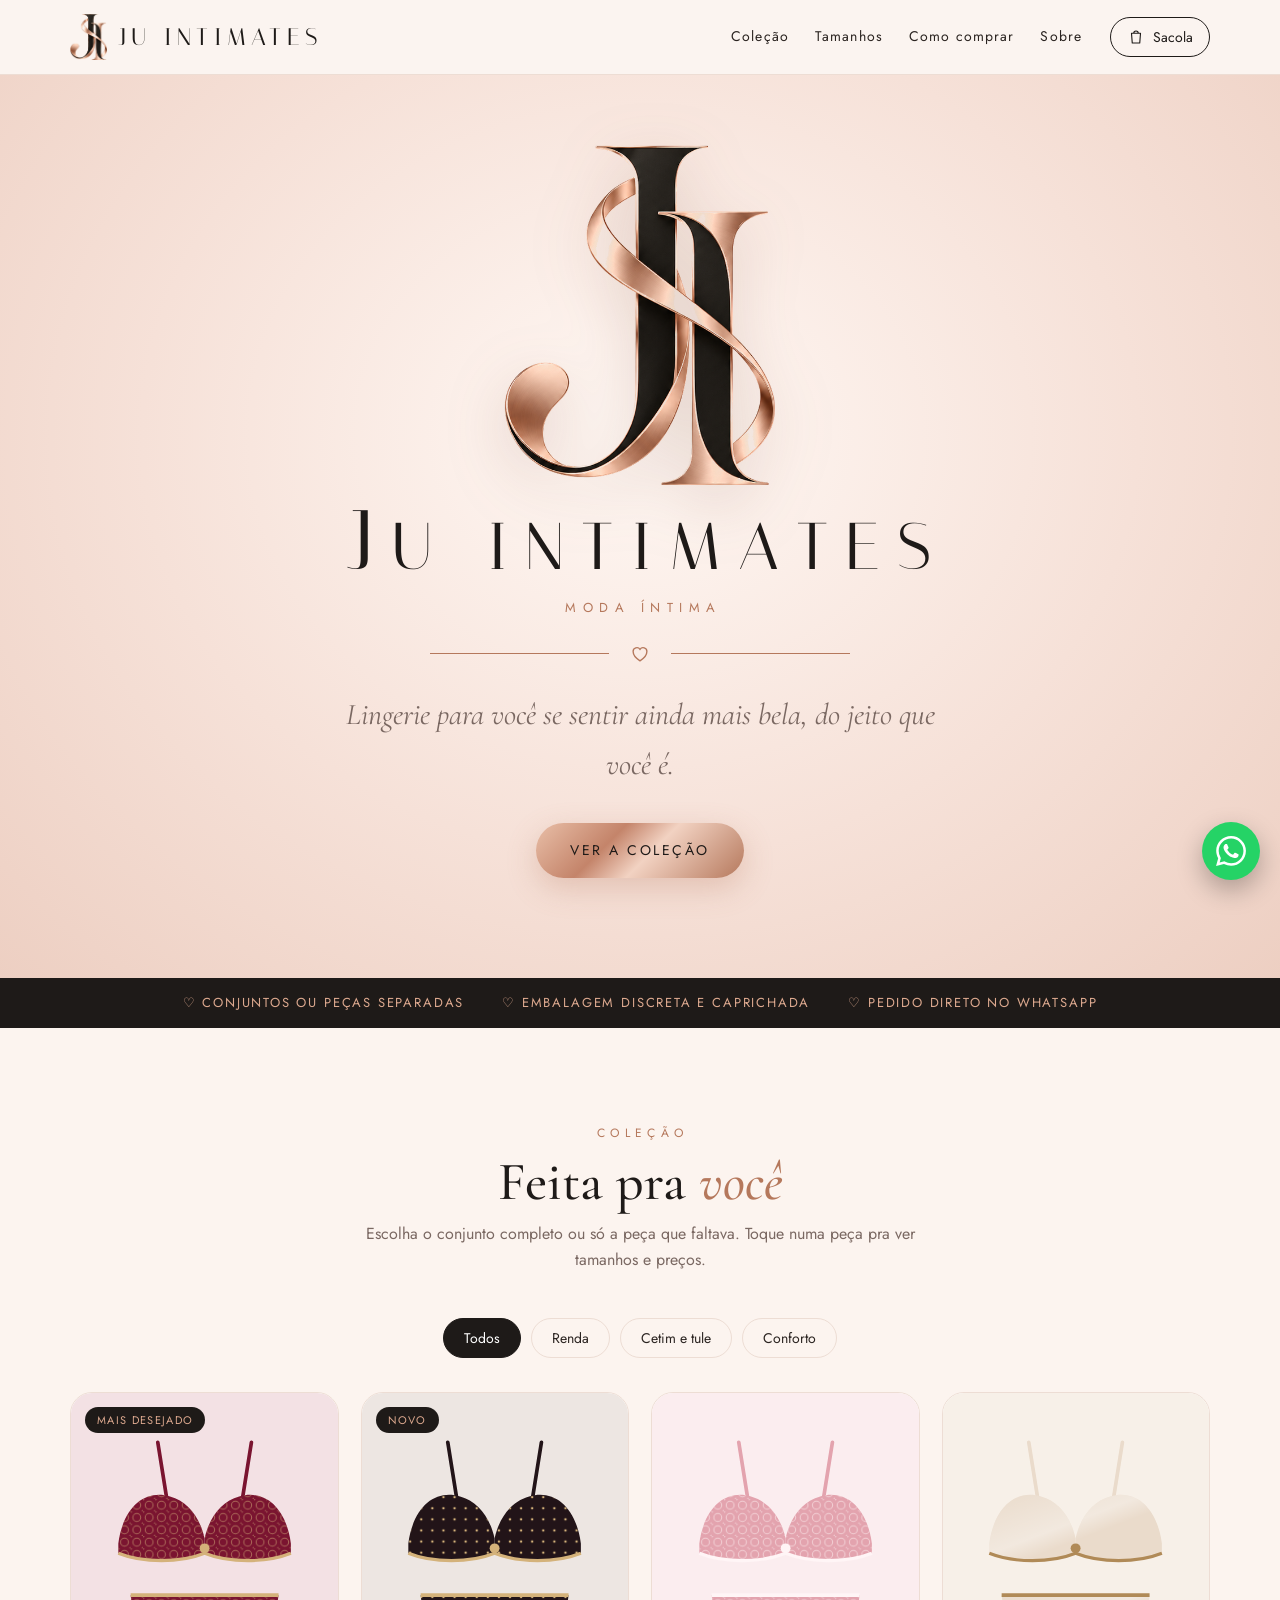
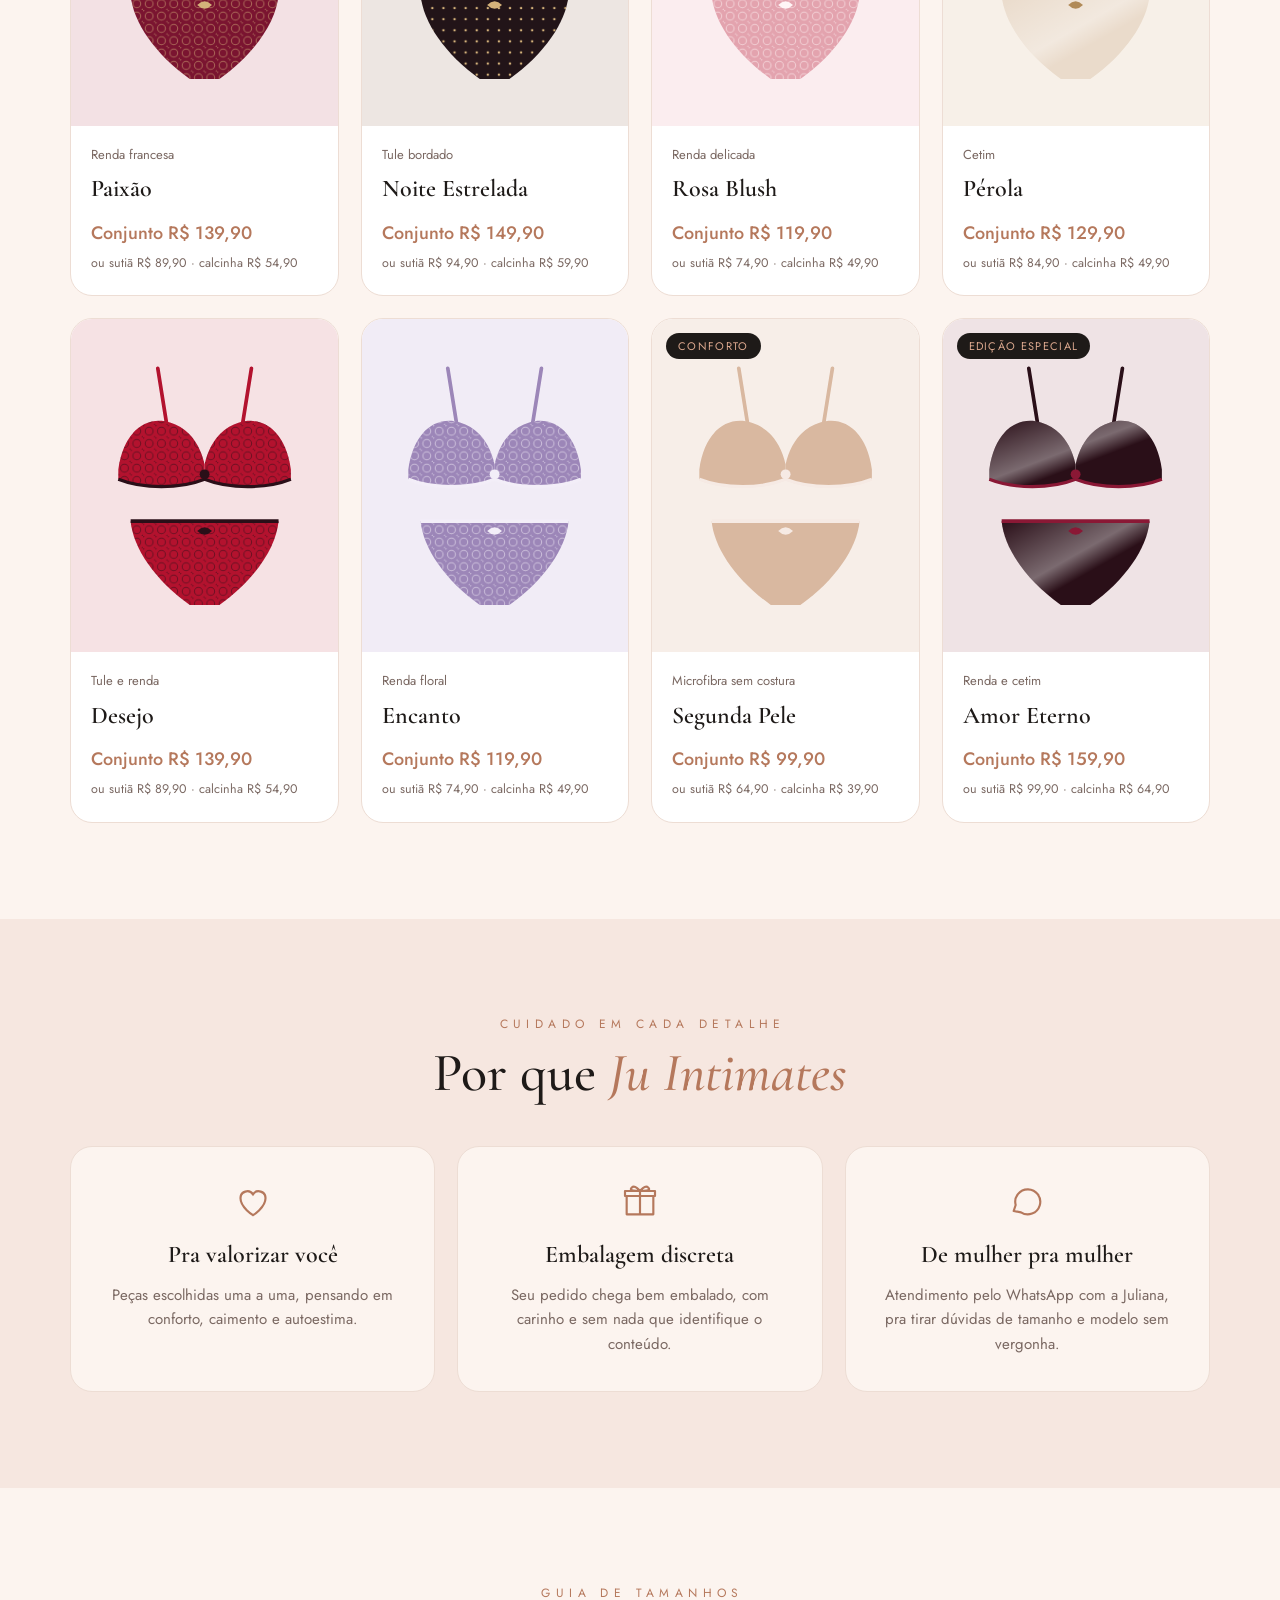
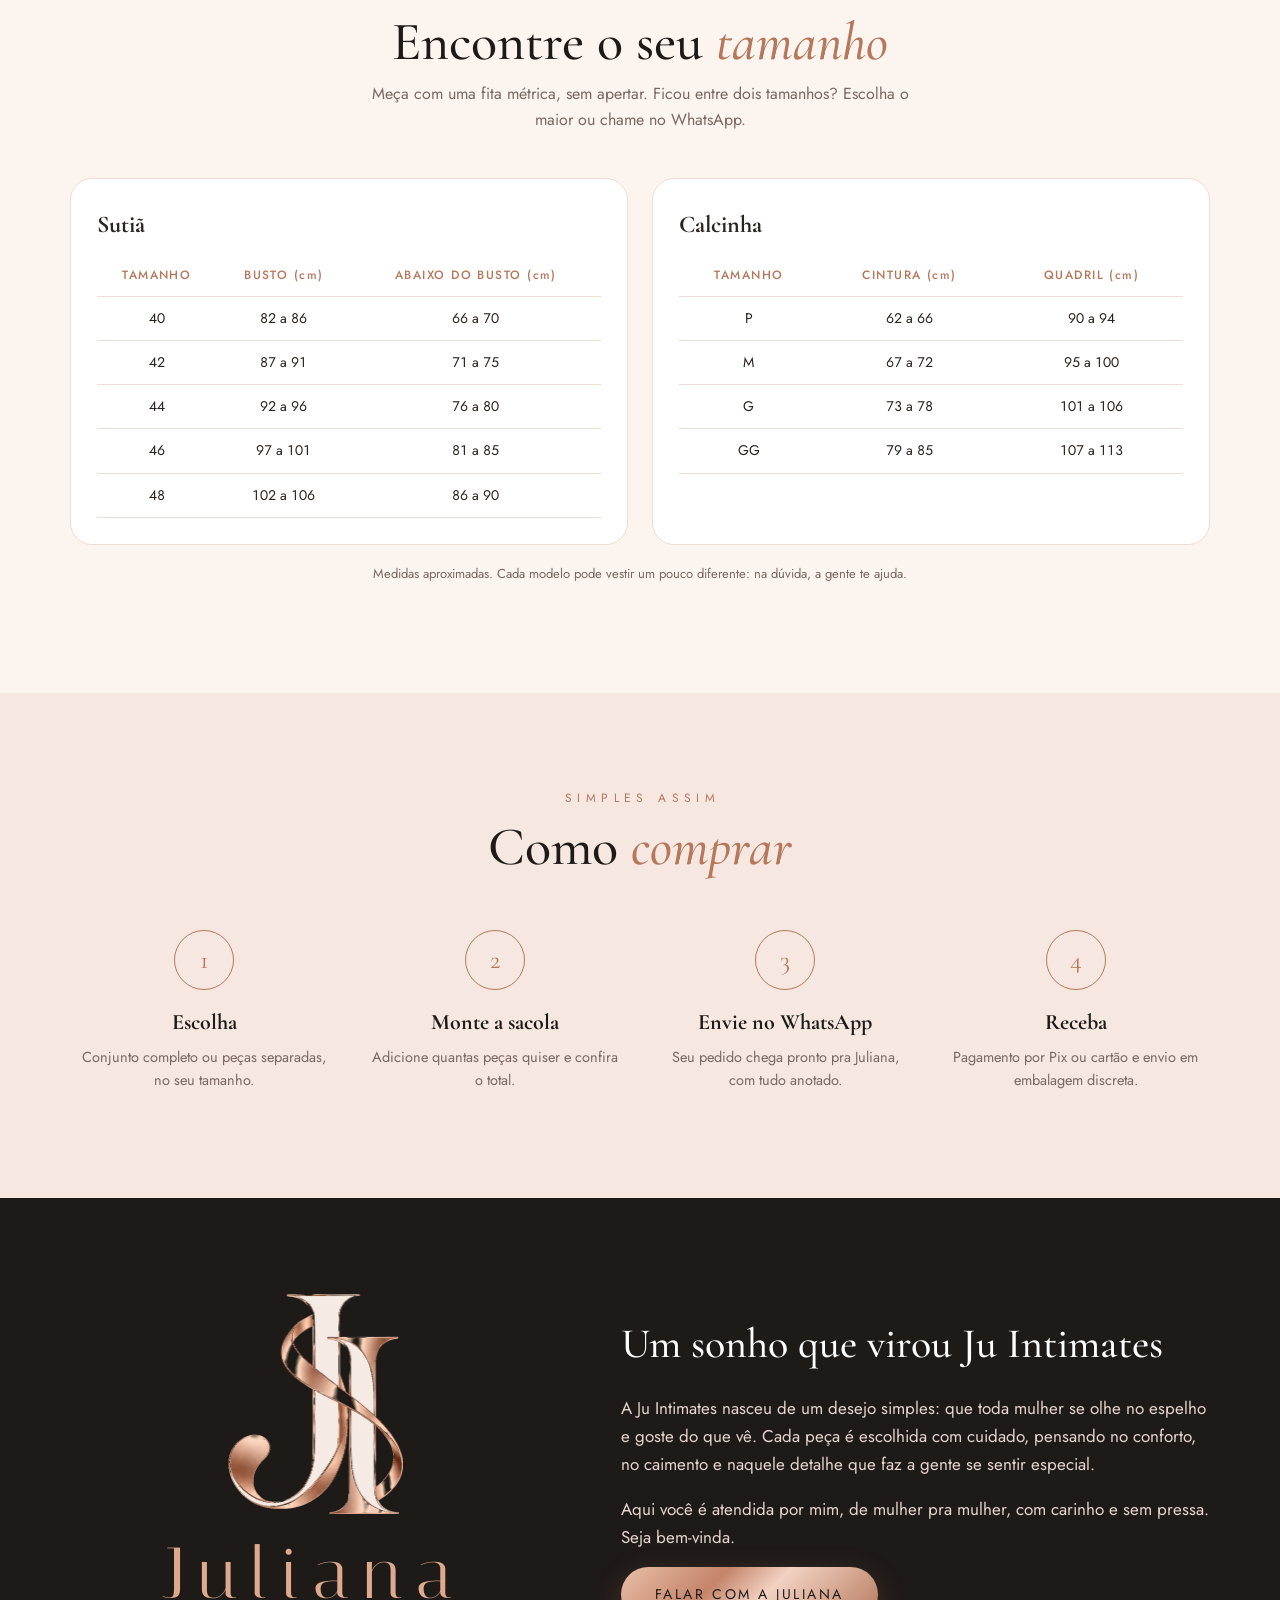
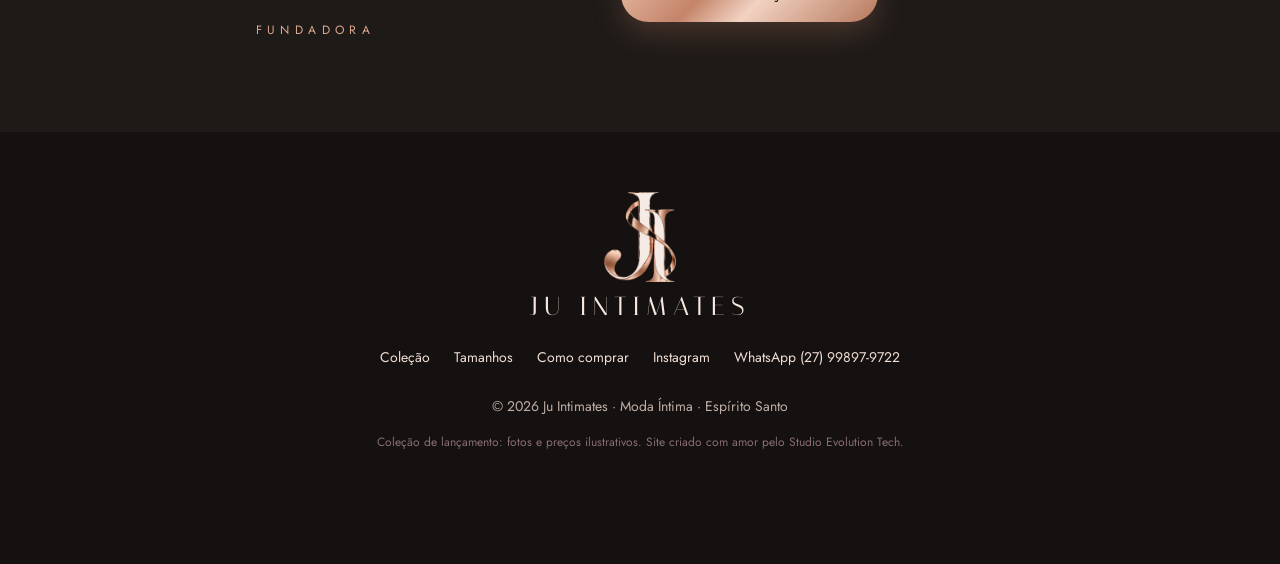
==== index.html @ 94814ea4 "Add files via upload" ====
<!DOCTYPE html>
<html lang="pt-BR">

<head>
    <meta charset="UTF-8">
    <meta name="viewport" content="width=device-width, initial-scale=1.0">
    <title>Ju Intimates · Moda Íntima</title>
    <meta name="description" content="Lingerie para você se sentir ainda mais bela. Conjuntos e peças avulsas com compra pelo WhatsApp.">
    <meta property="og:title" content="Ju Intimates">
    <meta property="og:description" content="Lingerie para você se sentir ainda mais bela.">
    <link rel="icon" href="data:image/svg+xml,%3Csvg xmlns='http://www.w3.org/2000/svg' viewBox='0 0 24 24'%3E%3Cpath d='M12 21s-8-4.9-8-10.8A4.4 4.4 0 0 1 12 7.6a4.4 4.4 0 0 1 8 2.6C20 16.1 12 21 12 21z' fill='%23B5785C'/%3E%3C/svg%3E">
    <link rel="preconnect" href="https://fonts.googleapis.com">
    <link rel="preconnect" href="https://fonts.gstatic.com" crossorigin>
    <link href="https://fonts.googleapis.com/css2?family=Italiana&family=Cormorant+Garamond:ital,wght@0,500;0,600;1,500&family=Jost:wght@400;500&display=swap" rel="stylesheet">

    <style>
        /* ================================================================
           MAIS BELA MODA ÍNTIMA · cores e fontes da marca
           ================================================================ */
        :root {
            --noite: #1E1A18;
            --vinho: #1E1A18;
            --vinho2: #3A302B;
            --rose: #E3B5A2;
            --nude: #F6E7E0;
            --creme: #FCF4EF;
            --dourado: #B5785C;
            --dourado2: #DDA98F;
            --texto: #2A2320;
            --suave: #7A6862;
            --linha: #EDDDD4;
            --rosegold: linear-gradient(135deg, #E9BFA8 0%, #C4846A 35%, #F2D2C2 55%, #B5785C 100%);
            --script: 'Italiana', 'Cormorant Garamond', serif;
            --serif: 'Cormorant Garamond', Georgia, serif;
            --sans: 'Jost', 'Segoe UI', sans-serif;
        }

        * { box-sizing: border-box; }
        html { scroll-behavior: smooth; }
        body { margin: 0; font-family: var(--sans); color: var(--texto); background: var(--creme); line-height: 1.65; overflow-x: clip; }
        img, svg { max-width: 100%; display: block; }
        a { color: var(--vinho); }
        button { font-family: inherit; }
        .container { width: min(1140px, 100% - 40px); margin: 0 auto; }

        /* ===== TOPO ===== */
        .topo { position: sticky; top: 0; z-index: 40; background: rgba(251, 244, 240, 0.9); backdrop-filter: blur(10px); -webkit-backdrop-filter: blur(10px); border-bottom: 1px solid var(--linha); }
        .topo .container { display: flex; align-items: center; gap: 28px; height: 74px; }
        .marca { display: flex; align-items: center; gap: 12px; text-decoration: none; line-height: 1; }
        .marca img { height: 46px; width: auto; }
        .marca b { font-family: var(--script); font-weight: 400; font-size: 24px; letter-spacing: .22em; color: var(--noite); white-space: nowrap; }
        .marca small { display: none; }
        .menu { display: flex; gap: 26px; margin-left: auto; }
        .menu a { text-decoration: none; color: var(--texto); font-size: 14px; letter-spacing: .08em; position: relative; }
        .menu a::after { content: ""; position: absolute; left: 0; right: 0; bottom: -4px; height: 1px; background: var(--dourado); transform: scaleX(0); transition: transform .3s; }
        .menu a:hover::after { transform: scaleX(1); }
        .btn-sacola { position: relative; display: flex; align-items: center; gap: 8px; background: none; border: 1px solid var(--vinho); color: var(--vinho); padding: 9px 16px; border-radius: 999px; cursor: pointer; font-size: 14px; }
        .btn-sacola:hover { background: var(--vinho); color: #fff; }
        .btn-sacola svg { width: 18px; height: 18px; }
        .contador { position: absolute; top: -8px; right: -8px; min-width: 22px; height: 22px; border-radius: 999px; background: var(--dourado); color: #fff; font-size: 12px; display: grid; place-items: center; padding: 0 6px; }
        .contador[hidden] { display: none; }

        /* ===== CAPA ===== */
        .capa { position: relative; overflow: hidden; background: radial-gradient(ellipse at 50% 40%, #FFF8F4 0%, #F6E1D8 55%, #EDCFC2 100%); color: var(--noite); padding: 70px 0 100px; text-align: center; }
        .capa .mono { height: clamp(220px, 34vw, 340px); width: auto; margin: 0 auto 10px; opacity: 0; transform: scale(.94); animation: monograma 1.4s ease .1s forwards; filter: drop-shadow(0 18px 30px rgba(120, 70, 50, .18)); }
        @keyframes monograma { to { opacity: 1; transform: none; } }
        .capa .eyebrow { font-size: 13px; letter-spacing: .5em; color: var(--dourado); margin-right: -.5em; }
        .capa h1 { font-family: var(--script); font-weight: 400; font-size: clamp(34px, 6.4vw, 66px); letter-spacing: .26em; margin: 6px -.26em 6px 0; line-height: 1.1; color: var(--noite); }
        .capa h1 .grande { font-size: 1.28em; }
        .capa h1 span { display: inline-block; opacity: 0; transform: translateY(18px); animation: surgir .9s ease forwards; }
        @keyframes surgir { to { opacity: 1; transform: none; } }
        .ornamento { display: flex; align-items: center; justify-content: center; gap: 16px; margin: 18px auto 22px; width: min(420px, 80%); }
        .ornamento i { flex: 1; height: 1px; background: var(--dourado); transform: scaleX(0); animation: linha 1.4s ease 1.2s forwards; }
        .ornamento i:first-child { transform-origin: right; }
        .ornamento i:last-child { transform-origin: left; }
        @keyframes linha { to { transform: scaleX(1); } }
        .ornamento button { background: none; border: 0; padding: 4px; cursor: pointer; color: var(--dourado); }
        .ornamento svg { width: 22px; height: 22px; animation: bater 1.6s ease-in-out infinite; }
        @keyframes bater { 0%, 100% { transform: scale(1); } 15% { transform: scale(1.18); } 30% { transform: scale(1); } 45% { transform: scale(1.12); } }
        .capa p { font-family: var(--serif); font-style: italic; font-size: clamp(22px, 3vw, 30px); max-width: 640px; margin: 0 auto 34px; color: var(--suave); }
        .botao { display: inline-flex; align-items: center; justify-content: center; gap: 10px; padding: 16px 34px; border-radius: 999px; text-decoration: none; font-size: 14px; letter-spacing: .18em; border: 0; cursor: pointer; transition: transform .2s, background .2s, box-shadow .2s; }
        .botao:hover { transform: translateY(-2px); }
        .botao-dourado { background: var(--rosegold); color: var(--noite); box-shadow: 0 10px 30px rgba(181, 120, 92, .3); }
        .botao-vinho { background: var(--vinho); color: #fff; }
        .botao-vinho:hover { background: var(--vinho2); }
        .botao-contorno { border: 1px solid var(--vinho); color: var(--vinho); background: transparent; }

        /* Pétalas caindo devagar na capa */
        .petalas { position: absolute; inset: 0; pointer-events: none; }
        .petalas i { position: absolute; top: -40px; width: 14px; height: 18px; background: var(--rosegold); border-radius: 80% 0 80% 0; opacity: .5; animation: cair linear infinite; }
        @keyframes cair { to { transform: translate(var(--x, 60px), 760px) rotate(540deg); opacity: 0; } }

        /* ===== FAIXA DE BENEFÍCIOS ===== */
        .faixa { background: var(--noite); color: var(--dourado2); font-size: 13px; letter-spacing: .14em; }
        .faixa .container { display: flex; flex-wrap: wrap; justify-content: center; gap: 10px 38px; padding: 14px 0; text-align: center; }

        /* ===== TÍTULOS DE SEÇÃO ===== */
        section { padding: 96px 0; }
        .titulo { text-align: center; margin-bottom: 44px; }
        .titulo small { display: block; font-size: 12px; letter-spacing: .45em; color: var(--dourado); margin-right: -.45em; }
        .titulo h2 { font-family: var(--serif); font-weight: 500; font-size: clamp(36px, 5vw, 54px); line-height: 1.1; margin: 8px 0 10px; color: var(--noite); }
        .titulo h2 em { font-family: var(--serif); font-style: italic; color: var(--dourado); }
        .titulo p { color: var(--suave); max-width: 560px; margin: 0 auto; }

        /* ===== COLEÇÃO ===== */
        .filtros { display: flex; flex-wrap: wrap; justify-content: center; gap: 10px; margin-bottom: 34px; }
        .filtros button { background: transparent; border: 1px solid var(--linha); color: var(--texto); padding: 9px 20px; border-radius: 999px; cursor: pointer; font-size: 14px; }
        .filtros button[aria-pressed="true"] { background: var(--vinho); border-color: var(--vinho); color: #fff; }
        .grade { display: grid; grid-template-columns: repeat(4, minmax(0, 1fr)); gap: 22px; }
        .produto { background: #fff; border-radius: 22px; overflow: hidden; border: 1px solid var(--linha); display: flex; flex-direction: column; transition: transform .3s, box-shadow .3s; cursor: pointer; text-align: left; padding: 0; color: inherit; font: inherit; }
        .produto:hover { transform: translateY(-6px); box-shadow: 0 22px 44px rgba(107, 16, 40, .14); }
        .produto:focus-visible { outline: 2px solid var(--vinho); outline-offset: 3px; }
        .produto .vitrine { position: relative; aspect-ratio: 4 / 5; display: grid; place-items: center; }
        .produto .vitrine svg { width: 74%; transition: transform .5s; }
        .produto:hover .vitrine svg { transform: scale(1.05) rotate(-1.5deg); }
        .selo { position: absolute; top: 14px; left: 14px; background: var(--noite); color: var(--dourado2); font-size: 11px; letter-spacing: .12em; padding: 4px 12px; border-radius: 999px; }
        .produto .info { padding: 18px 20px 22px; display: grid; gap: 4px; }
        .produto h3 { font-family: var(--serif); font-weight: 600; font-size: 24px; margin: 0; color: var(--noite); }
        .produto .tecido { font-size: 13px; color: var(--suave); }
        .produto .preco { font-size: 18px; color: var(--dourado); font-weight: 500; margin-top: 6px; }
        .produto .avulso { font-size: 12.5px; color: var(--suave); }

        /* ===== POR QUE ===== */
        .porque { background: var(--nude); }
        .cartoes { display: grid; grid-template-columns: repeat(3, minmax(0, 1fr)); gap: 22px; }
        .cartao { background: var(--creme); border-radius: 22px; padding: 34px 28px; text-align: center; border: 1px solid var(--linha); }
        .cartao svg { width: 40px; height: 40px; margin: 0 auto 14px; color: var(--dourado); }
        .cartao h3 { font-family: var(--serif); font-weight: 600; font-size: 24px; margin: 0 0 8px; color: var(--noite); }
        .cartao p { margin: 0; color: var(--suave); font-size: 15px; }

        /* ===== TAMANHOS ===== */
        .tabelas { display: grid; grid-template-columns: repeat(2, minmax(0, 1fr)); gap: 24px; }
        .tabela { background: #fff; border-radius: 22px; padding: 26px; border: 1px solid var(--linha); overflow-x: auto; }
        .tabela h3 { font-family: var(--serif); font-size: 24px; margin: 0 0 12px; }
        table { width: 100%; border-collapse: collapse; font-size: 14px; font-variant-numeric: tabular-nums; }
        th, td { padding: 10px 8px; text-align: center; border-bottom: 1px solid var(--linha); }
        th { font-weight: 500; color: var(--dourado); font-size: 12px; letter-spacing: .12em; }
        .nota { text-align: center; color: var(--suave); font-size: 13px; margin-top: 18px; }

        /* ===== COMO COMPRAR ===== */
        .passos { list-style: none; padding: 0; margin: 0; display: grid; grid-template-columns: repeat(4, minmax(0, 1fr)); gap: 22px; counter-reset: p; }
        .passos li { counter-increment: p; text-align: center; padding: 10px; }
        .passos li::before { content: counter(p); display: grid; place-items: center; width: 58px; height: 58px; margin: 0 auto 14px; border-radius: 50%; border: 1px solid var(--dourado); font-family: var(--serif); font-size: 26px; color: var(--dourado); }
        .passos b { display: block; font-family: var(--serif); font-size: 22px; color: var(--noite); }
        .passos p { margin: 4px 0 0; color: var(--suave); font-size: 14.5px; }

        /* ===== SOBRE ===== */
        .sobre { background: var(--noite); color: var(--nude); }
        .sobre .container { display: grid; grid-template-columns: minmax(0, 1fr) minmax(0, 1.2fr); gap: 60px; align-items: center; }
        .sobre .assinatura { font-family: var(--script); font-size: clamp(48px, 6vw, 72px); letter-spacing: .2em; color: var(--dourado2); line-height: 1; text-align: center; }
        .sobre .assinatura img { height: 220px; width: auto; margin: 0 auto 24px; }
        .sobre .assinatura small { display: block; font-family: var(--sans); font-size: 12px; letter-spacing: .45em; color: var(--dourado2); margin-top: 14px; }
        .sobre h2 { font-family: var(--serif); font-weight: 500; font-size: 42px; margin: 0 0 16px; color: #fff; }
        .sobre p { color: #E6D6CF; font-size: 17px; margin: 0 0 16px; }

        /* ===== RODAPÉ ===== */
        .rodape { background: #141110; color: #BFAEA6; padding: 60px 0 100px; text-align: center; font-size: 14px; }
        .rodape .marca { flex-direction: column; } .rodape .marca img { height: 90px; } .rodape .marca b { color: var(--nude); font-size: 26px; }
        .rodape nav { display: flex; flex-wrap: wrap; justify-content: center; gap: 24px; margin: 26px 0; }
        .rodape a { color: #F2DED5; text-decoration: none; }
        .rodape a:hover { color: var(--dourado2); }
        .rodape .demo { font-size: 12px; color: #8A6E74; margin-top: 10px; }

        /* ===== WHATSAPP FLUTUANTE ===== */
        .whats { position: fixed; right: 20px; bottom: 20px; z-index: 45; width: 58px; height: 58px; border-radius: 50%; background: #25D366; color: #fff; display: grid; place-items: center; box-shadow: 0 10px 26px rgba(0, 0, 0, .28); }
        .whats svg { width: 30px; height: 30px; }

        /* ===== JANELA DO PRODUTO ===== */
        .fundo { position: fixed; inset: 0; z-index: 60; background: rgba(26, 10, 15, .62); display: none; align-items: center; justify-content: center; padding: 20px; }
        .fundo.aberto { display: flex; }
        .janela { background: var(--creme); border-radius: 26px; width: min(880px, 100%); max-height: 92vh; overflow: auto; display: grid; grid-template-columns: minmax(0, 1fr) minmax(0, 1.1fr); position: relative; animation: abrir .35s ease; }
        @keyframes abrir { from { opacity: 0; transform: translateY(16px) scale(.98); } }
        .janela .vitrine { display: grid; place-items: center; padding: 30px; min-height: 340px; }
        .janela .vitrine svg { width: 82%; }
        .janela .detalhes { padding: 34px 32px; display: grid; gap: 14px; align-content: start; }
        .janela h3 { font-family: var(--serif); font-weight: 600; font-size: 34px; margin: 0; color: var(--noite); line-height: 1.1; }
        .janela .desc { color: var(--suave); margin: 0; }
        .fechar { position: absolute; top: 14px; right: 16px; background: #fff; border: 1px solid var(--linha); width: 40px; height: 40px; border-radius: 50%; font-size: 22px; cursor: pointer; color: var(--texto); z-index: 2; }
        .rotulo { font-size: 12px; letter-spacing: .2em; color: var(--dourado); }
        .opcoes { display: flex; flex-wrap: wrap; gap: 8px; }
        .opcoes button { border: 1px solid var(--linha); background: #fff; padding: 9px 14px; border-radius: 12px; cursor: pointer; font-size: 14px; color: var(--texto); min-width: 48px; }
        .opcoes button[aria-pressed="true"] { border-color: var(--vinho); background: var(--vinho); color: #fff; }
        .opcoes.tipo button { flex: 1; text-align: left; display: grid; gap: 2px; }
        .opcoes.tipo button small { opacity: .8; }
        .total-janela { display: flex; align-items: baseline; justify-content: space-between; border-top: 1px solid var(--linha); padding-top: 14px; }
        .total-janela b { font-family: var(--serif); font-size: 30px; color: var(--dourado); }
        .economia { font-size: 13px; color: #8A5A44; }
        .aviso { font-size: 13px; color: #A3423A; min-height: 1em; margin: 0; }

        /* ===== SACOLA ===== */
        .sacola { position: fixed; top: 0; right: 0; bottom: 0; z-index: 70; width: min(420px, 100%); background: var(--creme); box-shadow: -20px 0 50px rgba(26, 10, 15, .25); transform: translateX(105%); visibility: hidden; transition: transform .35s ease, visibility 0s .35s; display: flex; flex-direction: column; }
        .sacola.aberta { transform: none; visibility: visible; transition: transform .35s ease; }
        .sacola header { display: flex; align-items: center; justify-content: space-between; padding: 22px 24px; border-bottom: 1px solid var(--linha); }
        .sacola header h3 { font-family: var(--serif); font-size: 28px; margin: 0; }
        .sacola .itens { flex: 1; overflow: auto; padding: 10px 24px; }
        .item { display: grid; grid-template-columns: 64px minmax(0, 1fr) auto; gap: 14px; align-items: center; padding: 14px 0; border-bottom: 1px solid var(--linha); }
        .item .mini { width: 64px; height: 64px; border-radius: 14px; display: grid; place-items: center; }
        .item .mini svg { width: 80%; }
        .item b { font-family: var(--serif); font-size: 19px; display: block; }
        .item small { color: var(--suave); display: block; }
        .item .qtd { display: flex; align-items: center; gap: 8px; margin-top: 6px; }
        .item .qtd button { width: 28px; height: 28px; border-radius: 50%; border: 1px solid var(--linha); background: #fff; cursor: pointer; }
        .item .valor { text-align: right; font-weight: 500; color: var(--dourado); white-space: nowrap; }
        .vazia { text-align: center; color: var(--suave); padding: 50px 10px; }
        .vazia b { display: block; font-family: var(--script); font-size: 40px; letter-spacing: .15em; color: var(--dourado); font-weight: 400; }
        .sacola footer { padding: 20px 24px 26px; border-top: 1px solid var(--linha); display: grid; gap: 12px; }
        .sacola footer .soma { display: flex; justify-content: space-between; align-items: baseline; }
        .sacola footer .soma b { font-family: var(--serif); font-size: 30px; color: var(--dourado); }
        .finalizar { background: #25D366; color: #fff; }
        .toast { position: fixed; left: 50%; bottom: 28px; z-index: 80; transform: translate(-50%, 30px); opacity: 0; background: var(--noite); color: var(--nude); padding: 14px 24px; border-radius: 999px; font-size: 14px; transition: .35s; pointer-events: none; text-align: center; max-width: calc(100% - 40px); }
        .toast.ver { opacity: 1; transform: translate(-50%, 0); }

        /* ===== CELULAR ===== */
        @media (max-width: 980px) {
            .grade { grid-template-columns: repeat(2, minmax(0, 1fr)); }
            .passos { grid-template-columns: repeat(2, minmax(0, 1fr)); }
        }
        @media (max-width: 760px) {
            .menu { display: none; }
            .btn-sacola span { display: none; }
            .topo .marca b { font-size: 17px; letter-spacing: .16em; }
            .topo .marca img { height: 40px; }
            section { padding: 72px 0; }
            .capa { padding: 90px 0 100px; }
            .cartoes, .tabelas, .sobre .container, .janela { grid-template-columns: minmax(0, 1fr); }
            .janela .vitrine { min-height: 220px; padding: 20px; }
            .janela .vitrine svg { width: 52%; }
            .janela .detalhes { padding: 6px 22px 26px; }
        }
        @media (max-width: 420px) {
            .grade { gap: 12px; }
            .produto .info { padding: 14px; }
            .produto h3 { font-size: 20px; }
        }
        @media (prefers-reduced-motion: reduce) {
            *, *::before, *::after { animation: none !important; transition: none !important; }
            .capa h1 span { opacity: 1; transform: none; }
            .ornamento i { transform: none; }
        }
    </style>
</head>

<body>

    <!-- ===== TOPO ===== -->
    <header class="topo">
        <div class="container">
            <a class="marca" href="#inicio" aria-label="Ju Intimates, início"><img src="img/monograma-mini.png" alt="" width="38" height="48"><b>JU INTIMATES</b></a>
            <nav class="menu" aria-label="Menu">
                <a href="#colecao">Coleção</a>
                <a href="#tamanhos">Tamanhos</a>
                <a href="#como-comprar">Como comprar</a>
                <a href="#sobre">Sobre</a>
            </nav>
            <button class="btn-sacola" id="abrir-sacola" type="button" aria-label="Abrir a sacola">
                <svg viewBox="0 0 24 24" aria-hidden="true"><path d="M6 7h12l-1 13H7L6 7zm3 0a3 3 0 0 1 6 0" fill="none" stroke="currentColor" stroke-width="1.5" stroke-linecap="round" stroke-linejoin="round"/></svg>
                <span>Sacola</span>
                <em class="contador" id="contador" hidden>0</em>
            </button>
        </div>
    </header>

    <main>
        <!-- ===== CAPA ===== -->
        <section class="capa" id="inicio">
            <div class="petalas" id="petalas" aria-hidden="true"></div>
            <div class="container">
                <img class="mono" src="img/monograma.png" alt="Monograma Ju Intimates" width="480" height="600">
                <h1 aria-label="Ju Intimates"><span class="grande" style="animation-delay:0.50s">J</span><span style="animation-delay:0.56s">U</span>&nbsp;<span style="animation-delay:0.62s">I</span><span style="animation-delay:0.68s">N</span><span style="animation-delay:0.74s">T</span><span style="animation-delay:0.80s">I</span><span style="animation-delay:0.86s">M</span><span style="animation-delay:0.92s">A</span><span style="animation-delay:0.98s">T</span><span style="animation-delay:1.04s">E</span><span style="animation-delay:1.10s">S</span></h1>
                <span class="eyebrow">MODA ÍNTIMA</span>
                <div class="ornamento">
                    <i></i>
                    <button type="button" id="coracao" aria-label="Um recado especial"><svg viewBox="0 0 24 24" aria-hidden="true"><path d="M12 20.5s-7.5-4.6-7.5-10.1A4.1 4.1 0 0 1 12 8a4.1 4.1 0 0 1 7.5 2.4c0 5.5-7.5 10.1-7.5 10.1z" fill="none" stroke="currentColor" stroke-width="1.5"/></svg></button>
                    <i></i>
                </div>
                <p>Lingerie para você se sentir ainda mais bela, do jeito que você é.</p>
                <a class="botao botao-dourado" href="#colecao">VER A COLEÇÃO</a>
            </div>
        </section>

        <div class="faixa">
            <div class="container">
                <span>♡ CONJUNTOS OU PEÇAS SEPARADAS</span>
                <span>♡ EMBALAGEM DISCRETA E CAPRICHADA</span>
                <span>♡ PEDIDO DIRETO NO WHATSAPP</span>
            </div>
        </div>

        <!-- ===== COLEÇÃO ===== -->
        <section id="colecao">
            <div class="container">
                <div class="titulo">
                    <small>COLEÇÃO</small>
                    <h2>Feita pra <em>você</em></h2>
                    <p>Escolha o conjunto completo ou só a peça que faltava. Toque numa peça pra ver tamanhos e preços.</p>
                </div>
                <div class="filtros" id="filtros">
                    <button type="button" data-filtro="todos" aria-pressed="true">Todos</button>
                    <button type="button" data-filtro="renda" aria-pressed="false">Renda</button>
                    <button type="button" data-filtro="cetim" aria-pressed="false">Cetim e tule</button>
                    <button type="button" data-filtro="conforto" aria-pressed="false">Conforto</button>
                </div>
                <div class="grade" id="grade"></div>
            </div>
        </section>

        <!-- ===== POR QUE MAIS BELA ===== -->
        <section class="porque">
            <div class="container">
                <div class="titulo">
                    <small>CUIDADO EM CADA DETALHE</small>
                    <h2>Por que <em>Ju Intimates</em></h2>
                </div>
                <div class="cartoes">
                    <div class="cartao">
                        <svg viewBox="0 0 24 24" aria-hidden="true"><path d="M12 20.5s-7.5-4.6-7.5-10.1A4.1 4.1 0 0 1 12 8a4.1 4.1 0 0 1 7.5 2.4c0 5.5-7.5 10.1-7.5 10.1z" fill="none" stroke="currentColor" stroke-width="1.3"/></svg>
                        <h3>Pra valorizar você</h3>
                        <p>Peças escolhidas uma a uma, pensando em conforto, caimento e autoestima.</p>
                    </div>
                    <div class="cartao">
                        <svg viewBox="0 0 24 24" aria-hidden="true"><path d="M4 9h16v11H4zM3 6h18v3H3zm9 0v14M12 6S9 2 7 4s3 2 5 2c2 0 7 0 5-2s-5 2-5 2" fill="none" stroke="currentColor" stroke-width="1.3" stroke-linejoin="round"/></svg>
                        <h3>Embalagem discreta</h3>
                        <p>Seu pedido chega bem embalado, com carinho e sem nada que identifique o conteúdo.</p>
                    </div>
                    <div class="cartao">
                        <svg viewBox="0 0 24 24" aria-hidden="true"><path d="M4 18l1.2-3.6A7.5 7.5 0 1 1 8.4 18.8L4 18z" fill="none" stroke="currentColor" stroke-width="1.3" stroke-linejoin="round"/></svg>
                        <h3>De mulher pra mulher</h3>
                        <p>Atendimento pelo WhatsApp com a Juliana, pra tirar dúvidas de tamanho e modelo sem vergonha.</p>
                    </div>
                </div>
            </div>
        </section>

        <!-- ===== TAMANHOS ===== -->
        <section id="tamanhos">
            <div class="container">
                <div class="titulo">
                    <small>GUIA DE TAMANHOS</small>
                    <h2>Encontre o seu <em>tamanho</em></h2>
                    <p>Meça com uma fita métrica, sem apertar. Ficou entre dois tamanhos? Escolha o maior ou chame no WhatsApp.</p>
                </div>
                <div class="tabelas">
                    <div class="tabela">
                        <h3>Sutiã</h3>
                        <table>
                            <thead><tr><th>TAMANHO</th><th>BUSTO (cm)</th><th>ABAIXO DO BUSTO (cm)</th></tr></thead>
                            <tbody>
                                <tr><td>40</td><td>82 a 86</td><td>66 a 70</td></tr>
                                <tr><td>42</td><td>87 a 91</td><td>71 a 75</td></tr>
                                <tr><td>44</td><td>92 a 96</td><td>76 a 80</td></tr>
                                <tr><td>46</td><td>97 a 101</td><td>81 a 85</td></tr>
                                <tr><td>48</td><td>102 a 106</td><td>86 a 90</td></tr>
                            </tbody>
                        </table>
                    </div>
                    <div class="tabela">
                        <h3>Calcinha</h3>
                        <table>
                            <thead><tr><th>TAMANHO</th><th>CINTURA (cm)</th><th>QUADRIL (cm)</th></tr></thead>
                            <tbody>
                                <tr><td>P</td><td>62 a 66</td><td>90 a 94</td></tr>
                                <tr><td>M</td><td>67 a 72</td><td>95 a 100</td></tr>
                                <tr><td>G</td><td>73 a 78</td><td>101 a 106</td></tr>
                                <tr><td>GG</td><td>79 a 85</td><td>107 a 113</td></tr>
                            </tbody>
                        </table>
                    </div>
                </div>
                <p class="nota">Medidas aproximadas. Cada modelo pode vestir um pouco diferente: na dúvida, a gente te ajuda.</p>
            </div>
        </section>

        <!-- ===== COMO COMPRAR ===== -->
        <section id="como-comprar" style="background:var(--nude)">
            <div class="container">
                <div class="titulo">
                    <small>SIMPLES ASSIM</small>
                    <h2>Como <em>comprar</em></h2>
                </div>
                <ol class="passos">
                    <li><b>Escolha</b><p>Conjunto completo ou peças separadas, no seu tamanho.</p></li>
                    <li><b>Monte a sacola</b><p>Adicione quantas peças quiser e confira o total.</p></li>
                    <li><b>Envie no WhatsApp</b><p>Seu pedido chega pronto pra Juliana, com tudo anotado.</p></li>
                    <li><b>Receba</b><p>Pagamento por Pix ou cartão e envio em embalagem discreta.</p></li>
                </ol>
            </div>
        </section>

        <!-- ===== SOBRE ===== -->
        <section class="sobre" id="sobre">
            <div class="container">
                <div class="assinatura"><img src="img/monograma-escuro.png" alt="" width="176" height="220">Juliana<small>FUNDADORA</small></div>
                <div>
                    <h2>Um sonho que virou Ju Intimates</h2>
                    <p>A Ju Intimates nasceu de um desejo simples: que toda mulher se olhe no espelho e goste do que vê. Cada peça é escolhida com cuidado, pensando no conforto, no caimento e naquele detalhe que faz a gente se sentir especial.</p>
                    <p>Aqui você é atendida por mim, de mulher pra mulher, com carinho e sem pressa. Seja bem-vinda.</p>
                    <a class="botao botao-dourado" href="https://wa.me/5527998979722?text=Ol%C3%A1%2C%20Juliana!%20Vim%20pelo%20site%20da%20Ju%20Intimates%20e%20queria%20tirar%20uma%20d%C3%BAvida." target="_blank" rel="noopener">FALAR COM A JULIANA</a>
                </div>
            </div>
        </section>
    </main>

    <!-- ===== RODAPÉ ===== -->
    <footer class="rodape">
        <div class="container">
            <a class="marca" href="#inicio" aria-label="Voltar ao início"><img src="img/monograma-escuro.png" alt="" width="72" height="90"><b>JU INTIMATES</b></a>
            <nav aria-label="Rodapé">
                <a href="#colecao">Coleção</a>
                <a href="#tamanhos">Tamanhos</a>
                <a href="#como-comprar">Como comprar</a>
                <a href="https://www.instagram.com/juintimates/" target="_blank" rel="noopener">Instagram</a>
                <a href="https://wa.me/5527998979722" target="_blank" rel="noopener">WhatsApp (27) 99897-9722</a>
            </nav>
            <p>© 2026 Ju Intimates · Moda Íntima · Espírito Santo</p>
            <p class="demo">Coleção de lançamento: fotos e preços ilustrativos. Site criado com amor pelo Studio Evolution Tech.</p>
        </div>
    </footer>

    <a class="whats" href="https://wa.me/5527998979722?text=Ol%C3%A1%2C%20Juliana!%20Vim%20pelo%20site%20da%20Ju%20Intimates." target="_blank" rel="noopener" aria-label="Falar no WhatsApp">
        <svg viewBox="0 0 24 24" aria-hidden="true"><path fill="currentColor" d="M17.47 14.38c-.3-.15-1.76-.87-2.03-.97-.27-.1-.47-.15-.67.15-.2.3-.77.97-.94 1.16-.17.2-.35.22-.64.08-.3-.15-1.26-.47-2.39-1.48-.88-.79-1.48-1.76-1.65-2.06-.17-.3-.02-.46.13-.61.13-.13.3-.35.45-.52.15-.17.2-.3.3-.5.1-.2.05-.37-.03-.52-.07-.15-.67-1.61-.92-2.21-.24-.58-.49-.5-.67-.51h-.57c-.2 0-.52.07-.79.37-.27.3-1.04 1.02-1.04 2.48s1.07 2.88 1.21 3.07c.15.2 2.1 3.2 5.08 4.49.71.31 1.26.49 1.7.63.71.23 1.36.2 1.87.12.57-.09 1.76-.72 2-1.41.25-.7.25-1.29.18-1.41-.08-.13-.28-.2-.57-.35M12.05 21.8a9.9 9.9 0 0 1-5.03-1.38l-.36-.21-3.74.98 1-3.65-.24-.37a9.9 9.9 0 0 1-1.51-5.26c0-5.45 4.44-9.89 9.89-9.89a9.83 9.83 0 0 1 9.88 9.9c0 5.45-4.44 9.88-9.89 9.88m8.41-18.3A11.8 11.8 0 0 0 12.05 0C5.5 0 .16 5.34.16 11.89c0 2.1.55 4.14 1.59 5.95L.06 24l6.3-1.65a11.9 11.9 0 0 0 5.69 1.45c6.55 0 11.89-5.34 11.89-11.89a11.8 11.8 0 0 0-3.48-8.41Z"/></svg>
    </a>

    <!-- ===== JANELA DO PRODUTO ===== -->
    <div class="fundo" id="fundo" role="dialog" aria-modal="true" aria-labelledby="j-nome">
        <div class="janela">
            <button class="fechar" id="fechar" type="button" aria-label="Fechar">×</button>
            <div class="vitrine" id="j-vitrine"></div>
            <div class="detalhes">
                <span class="rotulo" id="j-tecido"></span>
                <h3 id="j-nome"></h3>
                <p class="desc" id="j-desc"></p>
                <span class="rotulo">COMO VOCÊ QUER</span>
                <div class="opcoes tipo" id="j-tipo"></div>
                <div id="bloco-sutia"><span class="rotulo">TAMANHO DO SUTIÃ</span><div class="opcoes" id="j-sutia"></div></div>
                <div id="bloco-calcinha"><span class="rotulo">TAMANHO DA CALCINHA</span><div class="opcoes" id="j-calcinha"></div></div>
                <div class="total-janela"><span>Total</span><b id="j-total"></b></div>
                <span class="economia" id="j-economia"></span>
                <p class="aviso" id="j-aviso"></p>
                <button class="botao botao-vinho" id="j-adicionar" type="button">ADICIONAR À SACOLA</button>
            </div>
        </div>
    </div>

    <!-- ===== SACOLA ===== -->
    <aside class="sacola" id="sacola" aria-label="Sacola">
        <header><h3>Sua sacola</h3><button class="fechar" style="position:static" id="fechar-sacola" type="button" aria-label="Fechar a sacola">×</button></header>
        <div class="itens" id="itens"></div>
        <footer>
            <div class="soma"><span>Total</span><b id="soma">R$ 0,00</b></div>
            <a class="botao finalizar" id="finalizar" href="#" target="_blank" rel="noopener">FINALIZAR PELO WHATSAPP</a>
            <button class="botao botao-contorno" id="continuar" type="button">CONTINUAR COMPRANDO</button>
        </footer>
    </aside>

    <div class="toast" id="toast" role="status"></div>

    <script>
        /* ================================================================
           1) OS PRODUTOS: troque aqui quando a Juliana comprar o estoque
              preços em reais · conj = conjunto · sut = só sutiã · cal = só calcinha
           ================================================================ */
        const WHATSAPP = '5527998979722';

        const PRODUTOS = [
            { id: 'paixao', nome: 'Paixão', tecido: 'Renda francesa', grupo: 'renda', cor: '#7A1430', det: '#D4B27A', fundo: '#F3E1E4', padrao: 'renda', selo: 'Mais desejado', conj: 139.9, sut: 89.9, cal: 54.9, desc: 'Renda vinho com acabamento dourado. Para noites que ficam na memória.' },
            { id: 'noite', nome: 'Noite Estrelada', tecido: 'Tule bordado', grupo: 'cetim', cor: '#221418', det: '#D4B27A', fundo: '#EDE6E2', padrao: 'pontos', selo: 'Novo', conj: 149.9, sut: 94.9, cal: 59.9, desc: 'Tule preto com pontinhos dourados, leve e misterioso.' },
            { id: 'blush', nome: 'Rosa Blush', tecido: 'Renda delicada', grupo: 'renda', cor: '#E3A3AE', det: '#FFF5F6', fundo: '#FBEDEF', padrao: 'renda', selo: '', conj: 119.9, sut: 74.9, cal: 49.9, desc: 'Rosa clarinho, romântico e delicado como um primeiro encontro.' },
            { id: 'perola', nome: 'Pérola', tecido: 'Cetim', grupo: 'cetim', cor: '#EADBCB', det: '#B08A57', fundo: '#F7F0E8', padrao: 'cetim', selo: '', conj: 129.9, sut: 84.9, cal: 49.9, desc: 'Cetim cor de pérola com brilho suave. Elegância que se sente na pele.' },
            { id: 'desejo', nome: 'Desejo', tecido: 'Tule e renda', grupo: 'renda', cor: '#B3122E', det: '#2A0F18', fundo: '#F6E2E4', padrao: 'renda', selo: '', conj: 139.9, sut: 89.9, cal: 54.9, desc: 'Vermelho intenso com renda e tule. Pra quem gosta de chamar atenção.' },
            { id: 'encanto', nome: 'Encanto', tecido: 'Renda floral', grupo: 'renda', cor: '#9C86B8', det: '#F3EEF8', fundo: '#F1ECF6', padrao: 'renda', selo: '', conj: 119.9, sut: 74.9, cal: 49.9, desc: 'Lilás com flores em renda. Doce, leve e cheio de charme.' },
            { id: 'segunda-pele', nome: 'Segunda Pele', tecido: 'Microfibra sem costura', grupo: 'conforto', cor: '#D9B8A0', det: '#F6EAE4', fundo: '#F7EEE8', padrao: 'liso', selo: 'Conforto', conj: 99.9, sut: 64.9, cal: 39.9, desc: 'Nude, macio e invisível por baixo da roupa. Pro dia a dia todo.' },
            { id: 'amor-eterno', nome: 'Amor Eterno', tecido: 'Renda e cetim', grupo: 'cetim', cor: '#2A0F18', det: '#8A1835', fundo: '#EFE3E5', padrao: 'cetim', selo: 'Edição especial', conj: 159.9, sut: 99.9, cal: 64.9, desc: 'Preto com detalhes em vinho. Sofisticação pra ocasiões especiais.' }
        ];
        const TAM_SUTIA = ['40', '42', '44', '46', '48'];
        const TAM_CALCINHA = ['P', 'M', 'G', 'GG'];

        const real = v => 'R$ ' + v.toFixed(2).replace('.', ',');

        /* ===== 2) A ILUSTRAÇÃO DE CADA CONJUNTO (desenhada em SVG) ===== */
        function desenho(p, pecas) {
            pecas = pecas || 'conjunto';
            const id = 'p' + p.id + Math.random().toString(36).slice(2, 6);
            let textura = '';
            if (p.padrao === 'renda') textura = `<pattern id="${id}" width="10" height="10" patternUnits="userSpaceOnUse"><circle cx="5" cy="5" r="3.2" fill="none" stroke="${p.det}" stroke-width=".8" opacity=".55"/><circle cx="0" cy="0" r="1.2" fill="${p.det}" opacity=".45"/><circle cx="10" cy="10" r="1.2" fill="${p.det}" opacity=".45"/></pattern>`;
            if (p.padrao === 'pontos') textura = `<pattern id="${id}" width="9" height="9" patternUnits="userSpaceOnUse"><circle cx="4.5" cy="4.5" r="1" fill="${p.det}"/></pattern>`;
            if (p.padrao === 'cetim') textura = `<linearGradient id="${id}" x1="0" y1="0" x2="1" y2="1"><stop offset="0" stop-color="#fff" stop-opacity=".0"/><stop offset=".45" stop-color="#fff" stop-opacity=".38"/><stop offset=".6" stop-color="#fff" stop-opacity="0"/></linearGradient>`;
            const sobre = p.padrao === 'liso' ? '' : `fill="url(#${id})"`;
            const sutia = `
                <path d="M62 14 L70 64 M138 14 L130 64" stroke="${p.cor}" stroke-width="3" stroke-linecap="round"/>
                <path d="M30 96 C34 66 52 52 72 58 C86 62 96 74 100 92 L100 104 C80 112 50 112 30 104 Z" fill="${p.cor}"/>
                <path d="M170 96 C166 66 148 52 128 58 C114 62 104 74 100 92 L100 104 C120 112 150 112 170 104 Z" fill="${p.cor}"/>
                ${sobre ? `<path d="M30 96 C34 66 52 52 72 58 C86 62 96 74 100 92 L100 104 C80 112 50 112 30 104 Z M170 96 C166 66 148 52 128 58 C114 62 104 74 100 92 L100 104 C120 112 150 112 170 104 Z" ${sobre}/>` : ''}
                <path d="M30 104 C50 112 80 112 100 104 C120 112 150 112 170 104" fill="none" stroke="${p.det}" stroke-width="2.5"/>
                <circle cx="100" cy="100" r="4" fill="${p.det}"/>`;
            const calcinha = `
                <path d="M40 138 L160 138 C158 160 140 186 112 206 L88 206 C60 186 42 160 40 138 Z" fill="${p.cor}"/>
                ${sobre ? `<path d="M40 138 L160 138 C158 160 140 186 112 206 L88 206 C60 186 42 160 40 138 Z" ${sobre}/>` : ''}
                <path d="M40 138 L160 138" stroke="${p.det}" stroke-width="3"/>
                <path d="M94 146 q6 -6 12 0 q-6 6 -12 0" fill="${p.det}"/>`;
            const vb = pecas === 'sutia' ? '20 4 160 116' : pecas === 'calcinha' ? '30 130 140 82' : '20 4 160 210';
            return `<svg viewBox="${vb}" role="img" aria-label="Ilustração do ${p.nome}"><defs>${textura}</defs>${pecas !== 'calcinha' ? sutia : ''}${pecas !== 'sutia' ? calcinha : ''}</svg>`;
        }

        /* ===== 3) A VITRINE ===== */
        const grade = document.getElementById('grade');
        function montarVitrine(filtro) {
            grade.innerHTML = PRODUTOS.filter(p => filtro === 'todos' || p.grupo === filtro).map(p => `
                <button class="produto" type="button" data-id="${p.id}">
                    <div class="vitrine" style="background:${p.fundo}">${p.selo ? `<span class="selo">${p.selo.toUpperCase()}</span>` : ''}${desenho(p)}</div>
                    <div class="info">
                        <span class="tecido">${p.tecido}</span>
                        <h3>${p.nome}</h3>
                        <span class="preco">Conjunto ${real(p.conj)}</span>
                        <span class="avulso">ou sutiã ${real(p.sut)} · calcinha ${real(p.cal)}</span>
                    </div>
                </button>`).join('');
        }
        montarVitrine('todos');
        document.getElementById('filtros').addEventListener('click', e => {
            const b = e.target.closest('button'); if (!b) return;
            document.querySelectorAll('#filtros button').forEach(x => x.setAttribute('aria-pressed', x === b));
            montarVitrine(b.dataset.filtro);
        });

        /* ===== 4) A JANELA DO PRODUTO ===== */
        const fundo = document.getElementById('fundo');
        let atual = null, escolha = {};
        function opcoes(el, lista, chave) {
            el.innerHTML = lista.map(t => `<button type="button" aria-pressed="${escolha[chave] === t}" data-v="${t}">${t}</button>`).join('');
        }
        function atualizarJanela() {
            const p = atual;
            const tipos = [['conjunto', 'Conjunto', p.conj], ['sutia', 'Só o sutiã', p.sut], ['calcinha', 'Só a calcinha', p.cal]];
            document.getElementById('j-tipo').innerHTML = tipos.map(([v, n, pr]) => `<button type="button" data-v="${v}" aria-pressed="${escolha.tipo === v}">${n}<small>${real(pr)}</small></button>`).join('');
            document.getElementById('bloco-sutia').hidden = escolha.tipo === 'calcinha';
            document.getElementById('bloco-calcinha').hidden = escolha.tipo === 'sutia';
            opcoes(document.getElementById('j-sutia'), TAM_SUTIA, 'sutia');
            opcoes(document.getElementById('j-calcinha'), TAM_CALCINHA, 'calcinha');
            const preco = escolha.tipo === 'conjunto' ? p.conj : escolha.tipo === 'sutia' ? p.sut : p.cal;
            document.getElementById('j-total').textContent = real(preco);
            const eco = p.sut + p.cal - p.conj;
            document.getElementById('j-economia').textContent = escolha.tipo === 'conjunto' ? `No conjunto você economiza ${real(eco)} ♡` : '';
            document.getElementById('j-vitrine').innerHTML = desenho(p, escolha.tipo);
        }
        function abrirProduto(id) {
            atual = PRODUTOS.find(p => p.id === id);
            escolha = { tipo: 'conjunto', sutia: null, calcinha: null };
            document.getElementById('j-nome').textContent = atual.nome;
            document.getElementById('j-tecido').textContent = atual.tecido.toUpperCase();
            document.getElementById('j-desc').textContent = atual.desc;
            document.getElementById('j-vitrine').style.background = atual.fundo;
            document.getElementById('j-aviso').textContent = '';
            atualizarJanela();
            fundo.classList.add('aberto');
            document.getElementById('fechar').focus();
        }
        function fecharProduto() { fundo.classList.remove('aberto'); }
        grade.addEventListener('click', e => { const b = e.target.closest('.produto'); if (b) abrirProduto(b.dataset.id); });
        document.getElementById('fechar').addEventListener('click', fecharProduto);
        fundo.addEventListener('click', e => { if (e.target === fundo) fecharProduto(); });
        document.getElementById('j-tipo').addEventListener('click', e => { const b = e.target.closest('button'); if (!b) return; escolha.tipo = b.dataset.v; atualizarJanela(); });
        document.getElementById('j-sutia').addEventListener('click', e => { const b = e.target.closest('button'); if (!b) return; escolha.sutia = b.dataset.v; atualizarJanela(); });
        document.getElementById('j-calcinha').addEventListener('click', e => { const b = e.target.closest('button'); if (!b) return; escolha.calcinha = b.dataset.v; atualizarJanela(); });

        /* ===== 5) A SACOLA (fica guardada no celular da cliente) ===== */
        let sacola = [];
        try { sacola = JSON.parse(localStorage.getItem('juintimates-sacola')) || []; } catch (e) { sacola = []; }
        const guardar = () => { try { localStorage.setItem('juintimates-sacola', JSON.stringify(sacola)); } catch (e) { } };
        const nomeTipo = { conjunto: 'Conjunto', sutia: 'Sutiã', calcinha: 'Calcinha' };

        document.getElementById('j-adicionar').addEventListener('click', () => {
            const aviso = document.getElementById('j-aviso');
            if (escolha.tipo !== 'calcinha' && !escolha.sutia) { aviso.textContent = 'Escolha o tamanho do sutiã ♡'; return; }
            if (escolha.tipo !== 'sutia' && !escolha.calcinha) { aviso.textContent = 'Escolha o tamanho da calcinha ♡'; return; }
            const p = atual;
            const preco = escolha.tipo === 'conjunto' ? p.conj : escolha.tipo === 'sutia' ? p.sut : p.cal;
            const tam = [escolha.tipo !== 'calcinha' ? 'Sutiã ' + escolha.sutia : '', escolha.tipo !== 'sutia' ? 'Calcinha ' + escolha.calcinha : ''].filter(Boolean).join(' · ');
            const chave = [p.id, escolha.tipo, tam].join('|');
            const ja = sacola.find(i => i.chave === chave);
            if (ja) ja.qtd++; else sacola.push({ chave, id: p.id, tipo: escolha.tipo, tam, preco, qtd: 1 });
            guardar(); desenharSacola(); fecharProduto();
            mostrar(`${nomeTipo[escolha.tipo]} ${p.nome} na sacola ♡`);
        });

        const elSacola = document.getElementById('sacola');
        function desenharSacola() {
            const qtd = sacola.reduce((s, i) => s + i.qtd, 0);
            const cont = document.getElementById('contador');
            cont.hidden = !qtd; cont.textContent = qtd;
            const total = sacola.reduce((s, i) => s + i.preco * i.qtd, 0);
            document.getElementById('soma').textContent = real(total);
            const itens = document.getElementById('itens');
            if (!sacola.length) {
                itens.innerHTML = '<div class="vazia"><b>Vazia</b>Sua sacola está esperando por algo lindo.</div>';
            } else {
                itens.innerHTML = sacola.map((i, n) => {
                    const p = PRODUTOS.find(x => x.id === i.id);
                    return `<div class="item"><div class="mini" style="background:${p.fundo}">${desenho(p, i.tipo)}</div>
                        <div><b>${nomeTipo[i.tipo]} ${p.nome}</b><small>${i.tam}</small>
                        <div class="qtd"><button type="button" data-n="${n}" data-d="-1" aria-label="Diminuir">−</button><span>${i.qtd}</span><button type="button" data-n="${n}" data-d="1" aria-label="Aumentar">+</button></div></div>
                        <span class="valor">${real(i.preco * i.qtd)}</span></div>`;
                }).join('');
            }
            const linhas = sacola.map(i => `• ${i.qtd}x ${nomeTipo[i.tipo]} ${PRODUTOS.find(x => x.id === i.id).nome} (${i.tam}) – ${real(i.preco * i.qtd)}`);
            const msg = `Olá, Juliana! Quero fazer um pedido na Ju Intimates ♡\n\n${linhas.join('\n')}\n\nTotal: ${real(total)}\n\nPode me passar as formas de pagamento e o frete?`;
            const fim = document.getElementById('finalizar');
            fim.href = 'https://wa.me/' + WHATSAPP + '?text=' + encodeURIComponent(msg);
            fim.style.opacity = sacola.length ? 1 : .5;
            fim.style.pointerEvents = sacola.length ? 'auto' : 'none';
        }
        document.getElementById('itens').addEventListener('click', e => {
            const b = e.target.closest('button[data-n]'); if (!b) return;
            const i = sacola[+b.dataset.n]; i.qtd += +b.dataset.d;
            if (i.qtd <= 0) sacola.splice(+b.dataset.n, 1);
            guardar(); desenharSacola();
        });
        const abrirSacola = () => elSacola.classList.add('aberta');
        const fecharSacola = () => elSacola.classList.remove('aberta');
        document.getElementById('abrir-sacola').addEventListener('click', abrirSacola);
        document.getElementById('fechar-sacola').addEventListener('click', fecharSacola);
        document.getElementById('continuar').addEventListener('click', fecharSacola);
        document.addEventListener('keydown', e => { if (e.key === 'Escape') { fecharProduto(); fecharSacola(); } });
        desenharSacola();

        /* ===== 6) DETALHES QUE ENCANTAM ===== */
        let tempo;
        function mostrar(t) {
            const el = document.getElementById('toast');
            el.textContent = t; el.classList.add('ver');
            clearTimeout(tempo); tempo = setTimeout(() => el.classList.remove('ver'), 3200);
        }
        /* Pétalas caindo na capa */
        const petalas = document.getElementById('petalas');
        for (let i = 0; i < 16; i++) {
            const p = document.createElement('i');
            p.style.left = Math.random() * 100 + '%';
            p.style.animationDuration = 9 + Math.random() * 9 + 's';
            p.style.animationDelay = -Math.random() * 16 + 's';
            p.style.setProperty('--x', (Math.random() * 160 - 80) + 'px');
            p.style.transform = 'scale(' + (0.6 + Math.random() * 0.8) + ')';
            petalas.appendChild(p);
        }
        /* Um segredo no coração da capa */
        document.getElementById('coracao').addEventListener('click', () => mostrar('Para Juliana, com todo o amor do Arnold ♡'));
    </script>
</body>

</html>
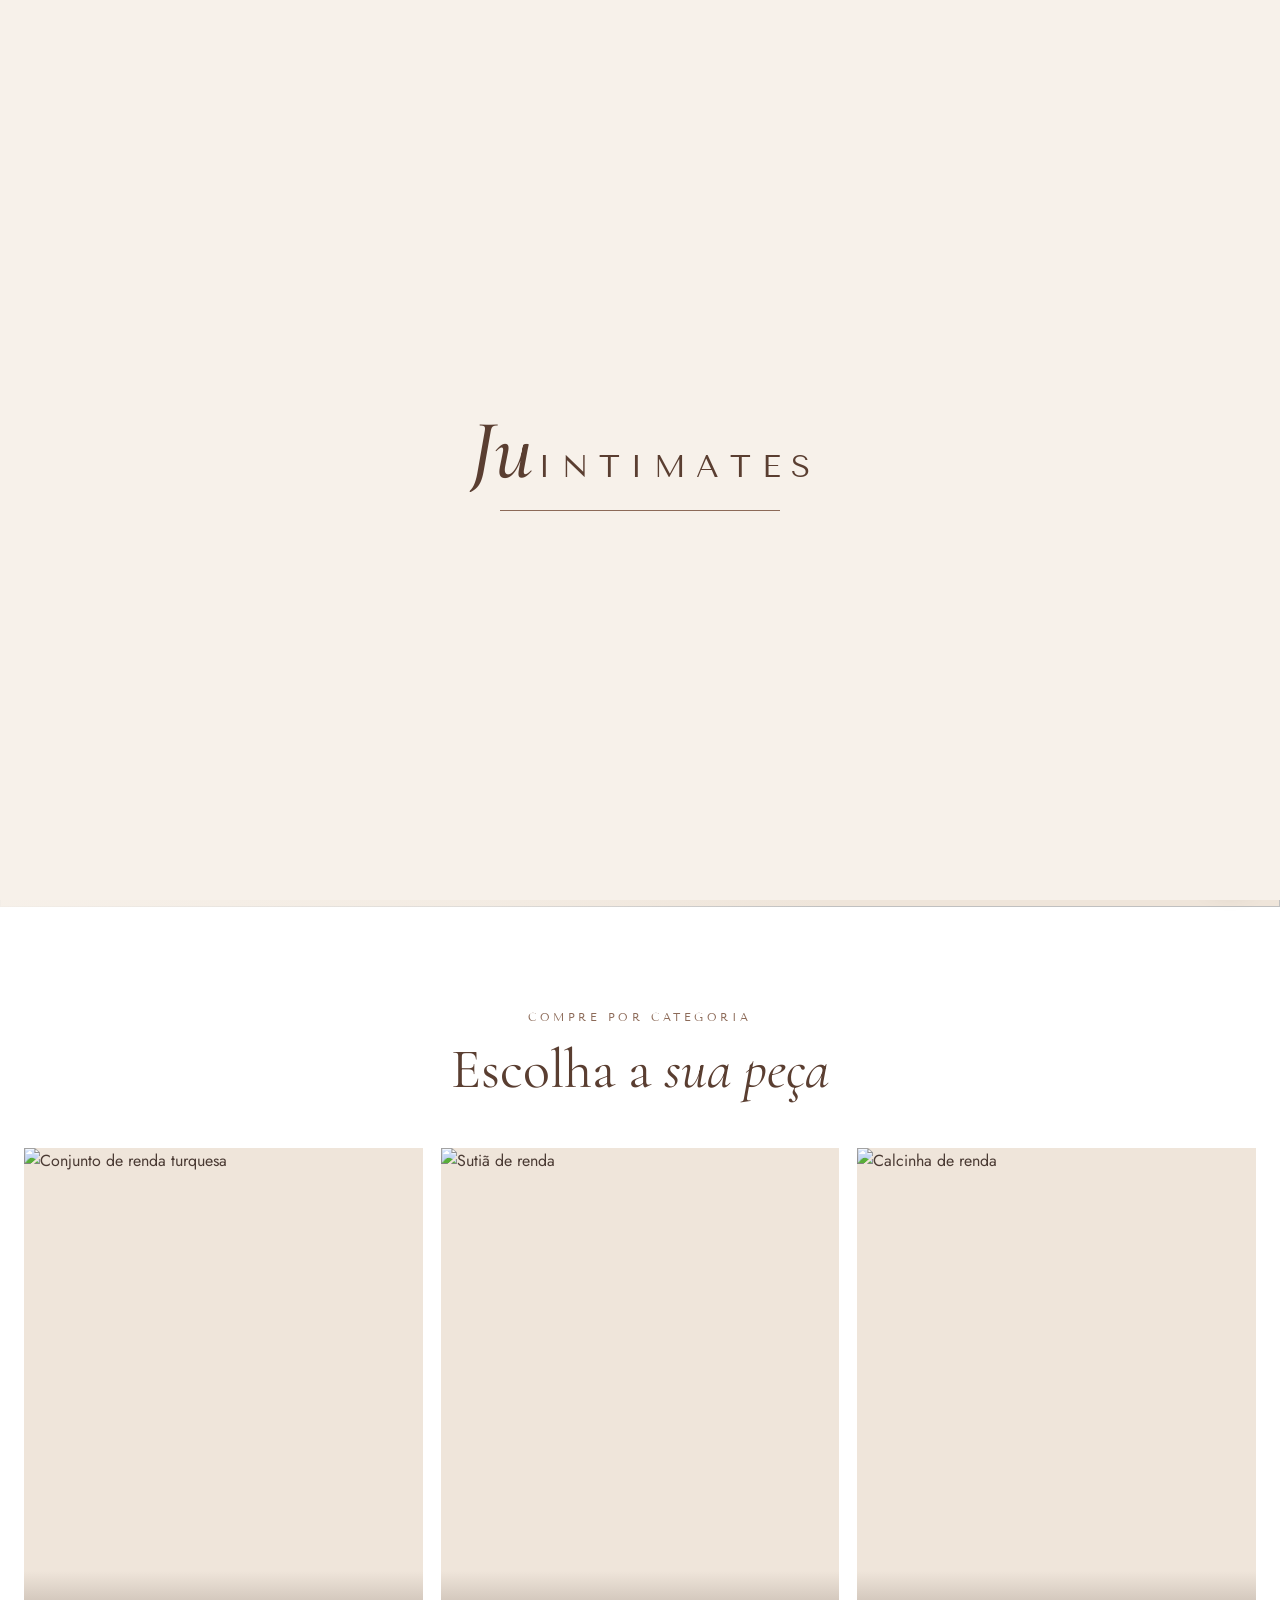
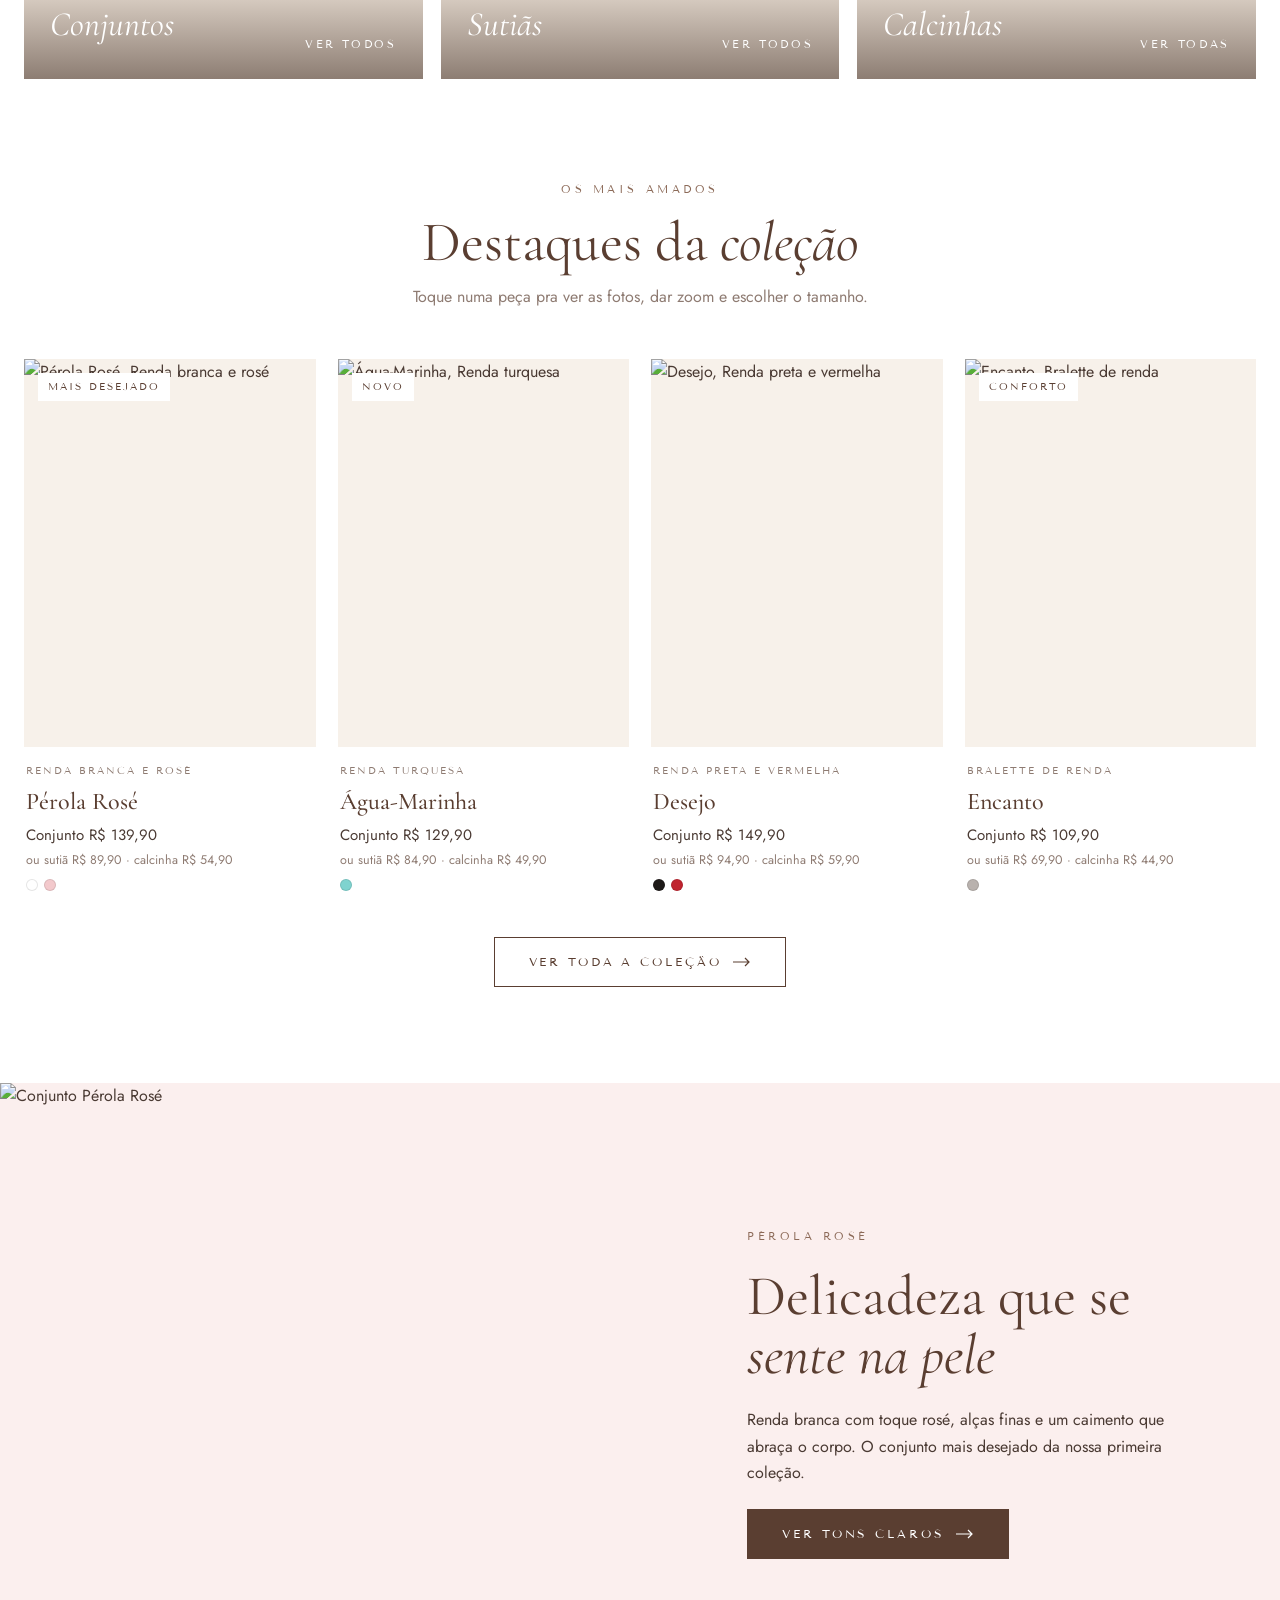
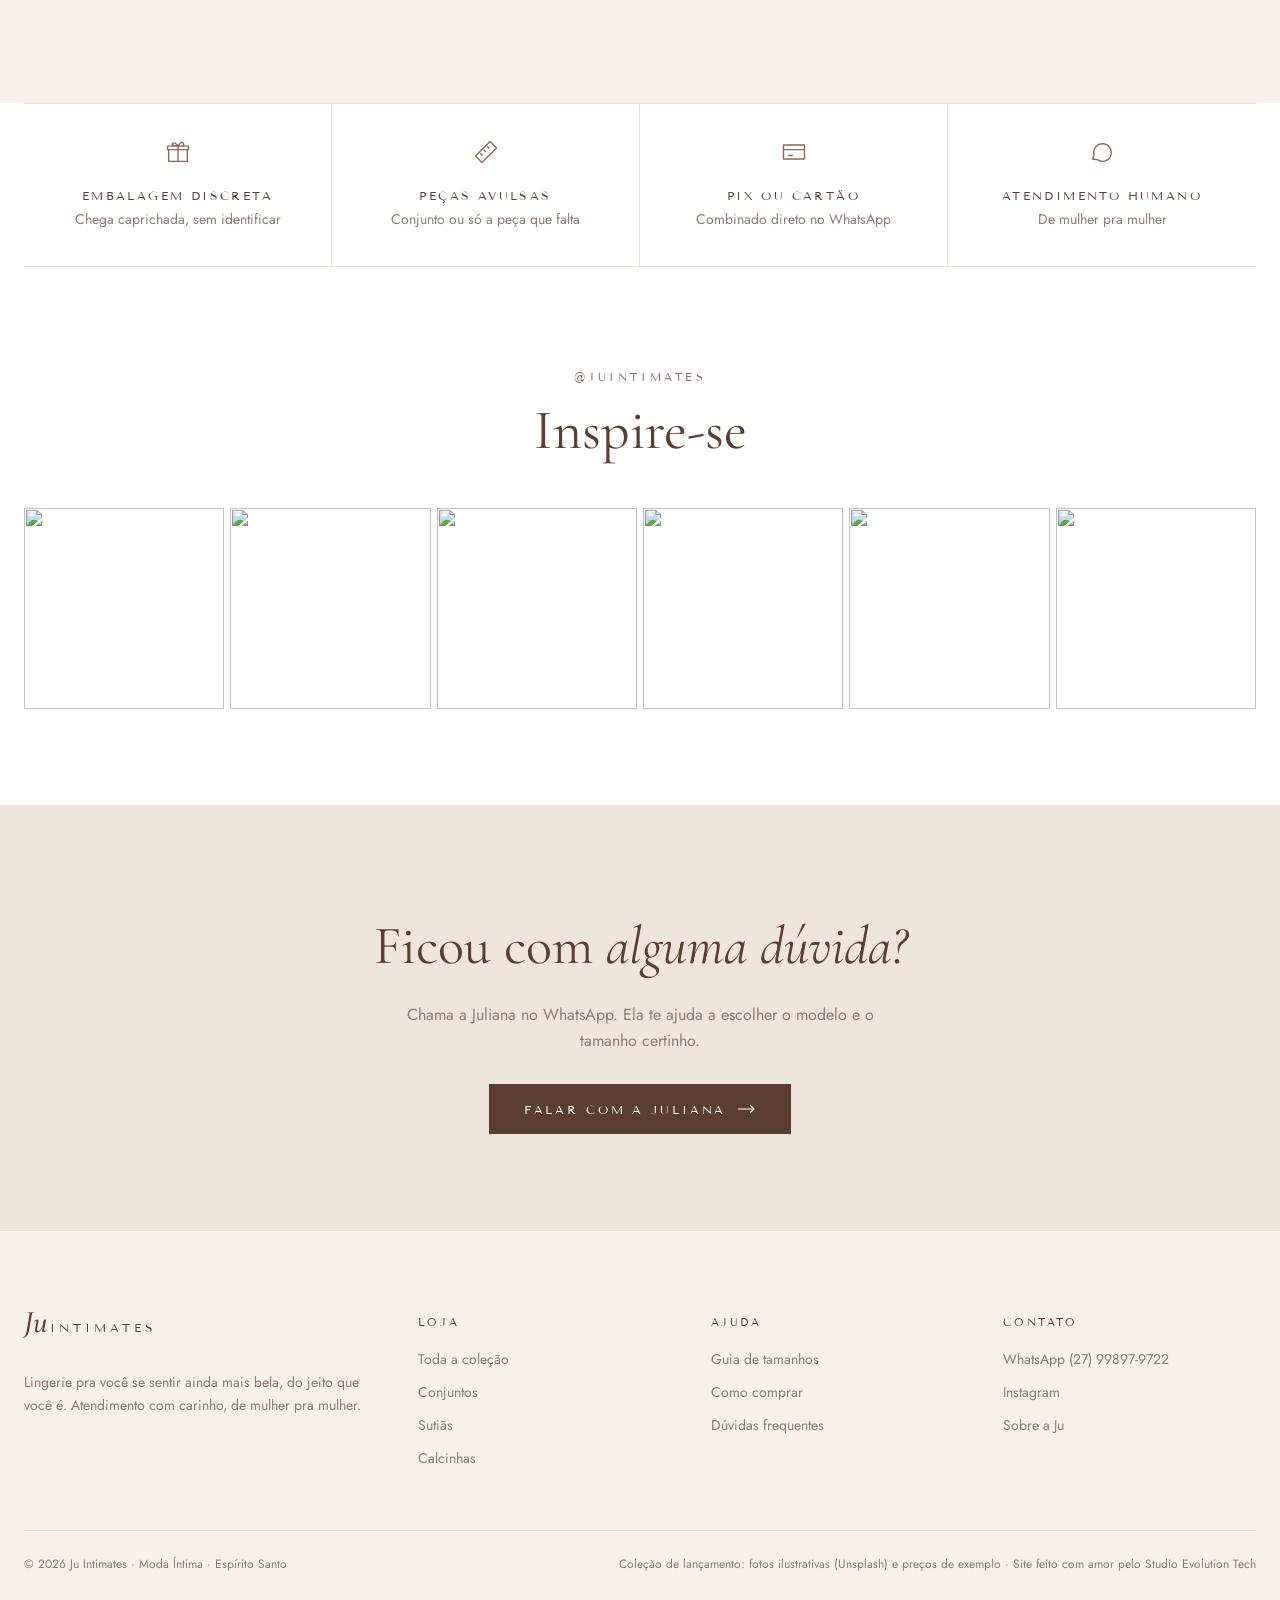
==== commit 65ef376d: "Add files via upload" ====
--- a/index.html
+++ b/index.html
@@ -5,397 +5,130 @@
     <meta charset="UTF-8">
     <meta name="viewport" content="width=device-width, initial-scale=1.0">
     <title>Ju Intimates · Moda Íntima</title>
-    <meta name="description" content="Lingerie para você se sentir ainda mais bela. Conjuntos e peças avulsas com compra pelo WhatsApp.">
-    <meta property="og:title" content="Ju Intimates">
-    <meta property="og:description" content="Lingerie para você se sentir ainda mais bela.">
-    <link rel="icon" href="data:image/svg+xml,%3Csvg xmlns='http://www.w3.org/2000/svg' viewBox='0 0 24 24'%3E%3Cpath d='M12 21s-8-4.9-8-10.8A4.4 4.4 0 0 1 12 7.6a4.4 4.4 0 0 1 8 2.6C20 16.1 12 21 12 21z' fill='%23B5785C'/%3E%3C/svg%3E">
+    <meta name="description" content="Lingerie para você se sentir ainda mais bela. Conjuntos e peças avulsas com pedido pelo WhatsApp.">
+    <meta property="og:title" content="Ju Intimates · Moda Íntima">
+    <meta property="og:description" content="Lingerie para você se sentir ainda mais bela. Conjuntos e peças avulsas com pedido pelo WhatsApp.">
+    <meta name="theme-color" content="#F7F1EA">
+    <link rel="icon" href="data:image/svg+xml,%3Csvg xmlns='http://www.w3.org/2000/svg' viewBox='0 0 32 32'%3E%3Crect width='32' height='32' rx='6' fill='%23F7F1EA'/%3E%3Ctext x='16' y='23' text-anchor='middle' font-family='Georgia' font-style='italic' font-size='20' fill='%235A3E31'%3EJu%3C/text%3E%3C/svg%3E">
     <link rel="preconnect" href="https://fonts.googleapis.com">
     <link rel="preconnect" href="https://fonts.gstatic.com" crossorigin>
-    <link href="https://fonts.googleapis.com/css2?family=Italiana&family=Cormorant+Garamond:ital,wght@0,500;0,600;1,500&family=Jost:wght@400;500&display=swap" rel="stylesheet">
-
-    <style>
-        /* ================================================================
-           MAIS BELA MODA ÍNTIMA · cores e fontes da marca
-           ================================================================ */
-        :root {
-            --noite: #1E1A18;
-            --vinho: #1E1A18;
-            --vinho2: #3A302B;
-            --rose: #E3B5A2;
-            --nude: #F6E7E0;
-            --creme: #FCF4EF;
-            --dourado: #B5785C;
-            --dourado2: #DDA98F;
-            --texto: #2A2320;
-            --suave: #7A6862;
-            --linha: #EDDDD4;
-            --rosegold: linear-gradient(135deg, #E9BFA8 0%, #C4846A 35%, #F2D2C2 55%, #B5785C 100%);
-            --script: 'Italiana', 'Cormorant Garamond', serif;
-            --serif: 'Cormorant Garamond', Georgia, serif;
-            --sans: 'Jost', 'Segoe UI', sans-serif;
-        }
-
-        * { box-sizing: border-box; }
-        html { scroll-behavior: smooth; }
-        body { margin: 0; font-family: var(--sans); color: var(--texto); background: var(--creme); line-height: 1.65; overflow-x: clip; }
-        img, svg { max-width: 100%; display: block; }
-        a { color: var(--vinho); }
-        button { font-family: inherit; }
-        .container { width: min(1140px, 100% - 40px); margin: 0 auto; }
-
-        /* ===== TOPO ===== */
-        .topo { position: sticky; top: 0; z-index: 40; background: rgba(251, 244, 240, 0.9); backdrop-filter: blur(10px); -webkit-backdrop-filter: blur(10px); border-bottom: 1px solid var(--linha); }
-        .topo .container { display: flex; align-items: center; gap: 28px; height: 74px; }
-        .marca { display: flex; align-items: center; gap: 12px; text-decoration: none; line-height: 1; }
-        .marca img { height: 46px; width: auto; }
-        .marca b { font-family: var(--script); font-weight: 400; font-size: 24px; letter-spacing: .22em; color: var(--noite); white-space: nowrap; }
-        .marca small { display: none; }
-        .menu { display: flex; gap: 26px; margin-left: auto; }
-        .menu a { text-decoration: none; color: var(--texto); font-size: 14px; letter-spacing: .08em; position: relative; }
-        .menu a::after { content: ""; position: absolute; left: 0; right: 0; bottom: -4px; height: 1px; background: var(--dourado); transform: scaleX(0); transition: transform .3s; }
-        .menu a:hover::after { transform: scaleX(1); }
-        .btn-sacola { position: relative; display: flex; align-items: center; gap: 8px; background: none; border: 1px solid var(--vinho); color: var(--vinho); padding: 9px 16px; border-radius: 999px; cursor: pointer; font-size: 14px; }
-        .btn-sacola:hover { background: var(--vinho); color: #fff; }
-        .btn-sacola svg { width: 18px; height: 18px; }
-        .contador { position: absolute; top: -8px; right: -8px; min-width: 22px; height: 22px; border-radius: 999px; background: var(--dourado); color: #fff; font-size: 12px; display: grid; place-items: center; padding: 0 6px; }
-        .contador[hidden] { display: none; }
-
-        /* ===== CAPA ===== */
-        .capa { position: relative; overflow: hidden; background: radial-gradient(ellipse at 50% 40%, #FFF8F4 0%, #F6E1D8 55%, #EDCFC2 100%); color: var(--noite); padding: 70px 0 100px; text-align: center; }
-        .capa .mono { height: clamp(220px, 34vw, 340px); width: auto; margin: 0 auto 10px; opacity: 0; transform: scale(.94); animation: monograma 1.4s ease .1s forwards; filter: drop-shadow(0 18px 30px rgba(120, 70, 50, .18)); }
-        @keyframes monograma { to { opacity: 1; transform: none; } }
-        .capa .eyebrow { font-size: 13px; letter-spacing: .5em; color: var(--dourado); margin-right: -.5em; }
-        .capa h1 { font-family: var(--script); font-weight: 400; font-size: clamp(34px, 6.4vw, 66px); letter-spacing: .26em; margin: 6px -.26em 6px 0; line-height: 1.1; color: var(--noite); }
-        .capa h1 .grande { font-size: 1.28em; }
-        .capa h1 span { display: inline-block; opacity: 0; transform: translateY(18px); animation: surgir .9s ease forwards; }
-        @keyframes surgir { to { opacity: 1; transform: none; } }
-        .ornamento { display: flex; align-items: center; justify-content: center; gap: 16px; margin: 18px auto 22px; width: min(420px, 80%); }
-        .ornamento i { flex: 1; height: 1px; background: var(--dourado); transform: scaleX(0); animation: linha 1.4s ease 1.2s forwards; }
-        .ornamento i:first-child { transform-origin: right; }
-        .ornamento i:last-child { transform-origin: left; }
-        @keyframes linha { to { transform: scaleX(1); } }
-        .ornamento button { background: none; border: 0; padding: 4px; cursor: pointer; color: var(--dourado); }
-        .ornamento svg { width: 22px; height: 22px; animation: bater 1.6s ease-in-out infinite; }
-        @keyframes bater { 0%, 100% { transform: scale(1); } 15% { transform: scale(1.18); } 30% { transform: scale(1); } 45% { transform: scale(1.12); } }
-        .capa p { font-family: var(--serif); font-style: italic; font-size: clamp(22px, 3vw, 30px); max-width: 640px; margin: 0 auto 34px; color: var(--suave); }
-        .botao { display: inline-flex; align-items: center; justify-content: center; gap: 10px; padding: 16px 34px; border-radius: 999px; text-decoration: none; font-size: 14px; letter-spacing: .18em; border: 0; cursor: pointer; transition: transform .2s, background .2s, box-shadow .2s; }
-        .botao:hover { transform: translateY(-2px); }
-        .botao-dourado { background: var(--rosegold); color: var(--noite); box-shadow: 0 10px 30px rgba(181, 120, 92, .3); }
-        .botao-vinho { background: var(--vinho); color: #fff; }
-        .botao-vinho:hover { background: var(--vinho2); }
-        .botao-contorno { border: 1px solid var(--vinho); color: var(--vinho); background: transparent; }
-
-        /* Pétalas caindo devagar na capa */
-        .petalas { position: absolute; inset: 0; pointer-events: none; }
-        .petalas i { position: absolute; top: -40px; width: 14px; height: 18px; background: var(--rosegold); border-radius: 80% 0 80% 0; opacity: .5; animation: cair linear infinite; }
-        @keyframes cair { to { transform: translate(var(--x, 60px), 760px) rotate(540deg); opacity: 0; } }
-
-        /* ===== FAIXA DE BENEFÍCIOS ===== */
-        .faixa { background: var(--noite); color: var(--dourado2); font-size: 13px; letter-spacing: .14em; }
-        .faixa .container { display: flex; flex-wrap: wrap; justify-content: center; gap: 10px 38px; padding: 14px 0; text-align: center; }
-
-        /* ===== TÍTULOS DE SEÇÃO ===== */
-        section { padding: 96px 0; }
-        .titulo { text-align: center; margin-bottom: 44px; }
-        .titulo small { display: block; font-size: 12px; letter-spacing: .45em; color: var(--dourado); margin-right: -.45em; }
-        .titulo h2 { font-family: var(--serif); font-weight: 500; font-size: clamp(36px, 5vw, 54px); line-height: 1.1; margin: 8px 0 10px; color: var(--noite); }
-        .titulo h2 em { font-family: var(--serif); font-style: italic; color: var(--dourado); }
-        .titulo p { color: var(--suave); max-width: 560px; margin: 0 auto; }
-
-        /* ===== COLEÇÃO ===== */
-        .filtros { display: flex; flex-wrap: wrap; justify-content: center; gap: 10px; margin-bottom: 34px; }
-        .filtros button { background: transparent; border: 1px solid var(--linha); color: var(--texto); padding: 9px 20px; border-radius: 999px; cursor: pointer; font-size: 14px; }
-        .filtros button[aria-pressed="true"] { background: var(--vinho); border-color: var(--vinho); color: #fff; }
-        .grade { display: grid; grid-template-columns: repeat(4, minmax(0, 1fr)); gap: 22px; }
-        .produto { background: #fff; border-radius: 22px; overflow: hidden; border: 1px solid var(--linha); display: flex; flex-direction: column; transition: transform .3s, box-shadow .3s; cursor: pointer; text-align: left; padding: 0; color: inherit; font: inherit; }
-        .produto:hover { transform: translateY(-6px); box-shadow: 0 22px 44px rgba(107, 16, 40, .14); }
-        .produto:focus-visible { outline: 2px solid var(--vinho); outline-offset: 3px; }
-        .produto .vitrine { position: relative; aspect-ratio: 4 / 5; display: grid; place-items: center; }
-        .produto .vitrine svg { width: 74%; transition: transform .5s; }
-        .produto:hover .vitrine svg { transform: scale(1.05) rotate(-1.5deg); }
-        .selo { position: absolute; top: 14px; left: 14px; background: var(--noite); color: var(--dourado2); font-size: 11px; letter-spacing: .12em; padding: 4px 12px; border-radius: 999px; }
-        .produto .info { padding: 18px 20px 22px; display: grid; gap: 4px; }
-        .produto h3 { font-family: var(--serif); font-weight: 600; font-size: 24px; margin: 0; color: var(--noite); }
-        .produto .tecido { font-size: 13px; color: var(--suave); }
-        .produto .preco { font-size: 18px; color: var(--dourado); font-weight: 500; margin-top: 6px; }
-        .produto .avulso { font-size: 12.5px; color: var(--suave); }
-
-        /* ===== POR QUE ===== */
-        .porque { background: var(--nude); }
-        .cartoes { display: grid; grid-template-columns: repeat(3, minmax(0, 1fr)); gap: 22px; }
-        .cartao { background: var(--creme); border-radius: 22px; padding: 34px 28px; text-align: center; border: 1px solid var(--linha); }
-        .cartao svg { width: 40px; height: 40px; margin: 0 auto 14px; color: var(--dourado); }
-        .cartao h3 { font-family: var(--serif); font-weight: 600; font-size: 24px; margin: 0 0 8px; color: var(--noite); }
-        .cartao p { margin: 0; color: var(--suave); font-size: 15px; }
-
-        /* ===== TAMANHOS ===== */
-        .tabelas { display: grid; grid-template-columns: repeat(2, minmax(0, 1fr)); gap: 24px; }
-        .tabela { background: #fff; border-radius: 22px; padding: 26px; border: 1px solid var(--linha); overflow-x: auto; }
-        .tabela h3 { font-family: var(--serif); font-size: 24px; margin: 0 0 12px; }
-        table { width: 100%; border-collapse: collapse; font-size: 14px; font-variant-numeric: tabular-nums; }
-        th, td { padding: 10px 8px; text-align: center; border-bottom: 1px solid var(--linha); }
-        th { font-weight: 500; color: var(--dourado); font-size: 12px; letter-spacing: .12em; }
-        .nota { text-align: center; color: var(--suave); font-size: 13px; margin-top: 18px; }
-
-        /* ===== COMO COMPRAR ===== */
-        .passos { list-style: none; padding: 0; margin: 0; display: grid; grid-template-columns: repeat(4, minmax(0, 1fr)); gap: 22px; counter-reset: p; }
-        .passos li { counter-increment: p; text-align: center; padding: 10px; }
-        .passos li::before { content: counter(p); display: grid; place-items: center; width: 58px; height: 58px; margin: 0 auto 14px; border-radius: 50%; border: 1px solid var(--dourado); font-family: var(--serif); font-size: 26px; color: var(--dourado); }
-        .passos b { display: block; font-family: var(--serif); font-size: 22px; color: var(--noite); }
-        .passos p { margin: 4px 0 0; color: var(--suave); font-size: 14.5px; }
-
-        /* ===== SOBRE ===== */
-        .sobre { background: var(--noite); color: var(--nude); }
-        .sobre .container { display: grid; grid-template-columns: minmax(0, 1fr) minmax(0, 1.2fr); gap: 60px; align-items: center; }
-        .sobre .assinatura { font-family: var(--script); font-size: clamp(48px, 6vw, 72px); letter-spacing: .2em; color: var(--dourado2); line-height: 1; text-align: center; }
-        .sobre .assinatura img { height: 220px; width: auto; margin: 0 auto 24px; }
-        .sobre .assinatura small { display: block; font-family: var(--sans); font-size: 12px; letter-spacing: .45em; color: var(--dourado2); margin-top: 14px; }
-        .sobre h2 { font-family: var(--serif); font-weight: 500; font-size: 42px; margin: 0 0 16px; color: #fff; }
-        .sobre p { color: #E6D6CF; font-size: 17px; margin: 0 0 16px; }
-
-        /* ===== RODAPÉ ===== */
-        .rodape { background: #141110; color: #BFAEA6; padding: 60px 0 100px; text-align: center; font-size: 14px; }
-        .rodape .marca { flex-direction: column; } .rodape .marca img { height: 90px; } .rodape .marca b { color: var(--nude); font-size: 26px; }
-        .rodape nav { display: flex; flex-wrap: wrap; justify-content: center; gap: 24px; margin: 26px 0; }
-        .rodape a { color: #F2DED5; text-decoration: none; }
-        .rodape a:hover { color: var(--dourado2); }
-        .rodape .demo { font-size: 12px; color: #8A6E74; margin-top: 10px; }
-
-        /* ===== WHATSAPP FLUTUANTE ===== */
-        .whats { position: fixed; right: 20px; bottom: 20px; z-index: 45; width: 58px; height: 58px; border-radius: 50%; background: #25D366; color: #fff; display: grid; place-items: center; box-shadow: 0 10px 26px rgba(0, 0, 0, .28); }
-        .whats svg { width: 30px; height: 30px; }
-
-        /* ===== JANELA DO PRODUTO ===== */
-        .fundo { position: fixed; inset: 0; z-index: 60; background: rgba(26, 10, 15, .62); display: none; align-items: center; justify-content: center; padding: 20px; }
-        .fundo.aberto { display: flex; }
-        .janela { background: var(--creme); border-radius: 26px; width: min(880px, 100%); max-height: 92vh; overflow: auto; display: grid; grid-template-columns: minmax(0, 1fr) minmax(0, 1.1fr); position: relative; animation: abrir .35s ease; }
-        @keyframes abrir { from { opacity: 0; transform: translateY(16px) scale(.98); } }
-        .janela .vitrine { display: grid; place-items: center; padding: 30px; min-height: 340px; }
-        .janela .vitrine svg { width: 82%; }
-        .janela .detalhes { padding: 34px 32px; display: grid; gap: 14px; align-content: start; }
-        .janela h3 { font-family: var(--serif); font-weight: 600; font-size: 34px; margin: 0; color: var(--noite); line-height: 1.1; }
-        .janela .desc { color: var(--suave); margin: 0; }
-        .fechar { position: absolute; top: 14px; right: 16px; background: #fff; border: 1px solid var(--linha); width: 40px; height: 40px; border-radius: 50%; font-size: 22px; cursor: pointer; color: var(--texto); z-index: 2; }
-        .rotulo { font-size: 12px; letter-spacing: .2em; color: var(--dourado); }
-        .opcoes { display: flex; flex-wrap: wrap; gap: 8px; }
-        .opcoes button { border: 1px solid var(--linha); background: #fff; padding: 9px 14px; border-radius: 12px; cursor: pointer; font-size: 14px; color: var(--texto); min-width: 48px; }
-        .opcoes button[aria-pressed="true"] { border-color: var(--vinho); background: var(--vinho); color: #fff; }
-        .opcoes.tipo button { flex: 1; text-align: left; display: grid; gap: 2px; }
-        .opcoes.tipo button small { opacity: .8; }
-        .total-janela { display: flex; align-items: baseline; justify-content: space-between; border-top: 1px solid var(--linha); padding-top: 14px; }
-        .total-janela b { font-family: var(--serif); font-size: 30px; color: var(--dourado); }
-        .economia { font-size: 13px; color: #8A5A44; }
-        .aviso { font-size: 13px; color: #A3423A; min-height: 1em; margin: 0; }
-
-        /* ===== SACOLA ===== */
-        .sacola { position: fixed; top: 0; right: 0; bottom: 0; z-index: 70; width: min(420px, 100%); background: var(--creme); box-shadow: -20px 0 50px rgba(26, 10, 15, .25); transform: translateX(105%); visibility: hidden; transition: transform .35s ease, visibility 0s .35s; display: flex; flex-direction: column; }
-        .sacola.aberta { transform: none; visibility: visible; transition: transform .35s ease; }
-        .sacola header { display: flex; align-items: center; justify-content: space-between; padding: 22px 24px; border-bottom: 1px solid var(--linha); }
-        .sacola header h3 { font-family: var(--serif); font-size: 28px; margin: 0; }
-        .sacola .itens { flex: 1; overflow: auto; padding: 10px 24px; }
-        .item { display: grid; grid-template-columns: 64px minmax(0, 1fr) auto; gap: 14px; align-items: center; padding: 14px 0; border-bottom: 1px solid var(--linha); }
-        .item .mini { width: 64px; height: 64px; border-radius: 14px; display: grid; place-items: center; }
-        .item .mini svg { width: 80%; }
-        .item b { font-family: var(--serif); font-size: 19px; display: block; }
-        .item small { color: var(--suave); display: block; }
-        .item .qtd { display: flex; align-items: center; gap: 8px; margin-top: 6px; }
-        .item .qtd button { width: 28px; height: 28px; border-radius: 50%; border: 1px solid var(--linha); background: #fff; cursor: pointer; }
-        .item .valor { text-align: right; font-weight: 500; color: var(--dourado); white-space: nowrap; }
-        .vazia { text-align: center; color: var(--suave); padding: 50px 10px; }
-        .vazia b { display: block; font-family: var(--script); font-size: 40px; letter-spacing: .15em; color: var(--dourado); font-weight: 400; }
-        .sacola footer { padding: 20px 24px 26px; border-top: 1px solid var(--linha); display: grid; gap: 12px; }
-        .sacola footer .soma { display: flex; justify-content: space-between; align-items: baseline; }
-        .sacola footer .soma b { font-family: var(--serif); font-size: 30px; color: var(--dourado); }
-        .finalizar { background: #25D366; color: #fff; }
-        .toast { position: fixed; left: 50%; bottom: 28px; z-index: 80; transform: translate(-50%, 30px); opacity: 0; background: var(--noite); color: var(--nude); padding: 14px 24px; border-radius: 999px; font-size: 14px; transition: .35s; pointer-events: none; text-align: center; max-width: calc(100% - 40px); }
-        .toast.ver { opacity: 1; transform: translate(-50%, 0); }
-
-        /* ===== CELULAR ===== */
-        @media (max-width: 980px) {
-            .grade { grid-template-columns: repeat(2, minmax(0, 1fr)); }
-            .passos { grid-template-columns: repeat(2, minmax(0, 1fr)); }
-        }
-        @media (max-width: 760px) {
-            .menu { display: none; }
-            .btn-sacola span { display: none; }
-            .topo .marca b { font-size: 17px; letter-spacing: .16em; }
-            .topo .marca img { height: 40px; }
-            section { padding: 72px 0; }
-            .capa { padding: 90px 0 100px; }
-            .cartoes, .tabelas, .sobre .container, .janela { grid-template-columns: minmax(0, 1fr); }
-            .janela .vitrine { min-height: 220px; padding: 20px; }
-            .janela .vitrine svg { width: 52%; }
-            .janela .detalhes { padding: 6px 22px 26px; }
-        }
-        @media (max-width: 420px) {
-            .grade { gap: 12px; }
-            .produto .info { padding: 14px; }
-            .produto h3 { font-size: 20px; }
-        }
-        @media (prefers-reduced-motion: reduce) {
-            *, *::before, *::after { animation: none !important; transition: none !important; }
-            .capa h1 span { opacity: 1; transform: none; }
-            .ornamento i { transform: none; }
-        }
-    </style>
+    <link rel="preconnect" href="https://images.unsplash.com">
+    <link href="https://fonts.googleapis.com/css2?family=Cormorant+Garamond:ital,wght@0,400;0,500;1,400;1,500&family=Jost:wght@300;400;500&family=Tenor+Sans&display=swap" rel="stylesheet">
+    <link rel="stylesheet" href="css/estilo.css">
 </head>
 
 <body>
+    <div class="abertura" id="abertura" aria-hidden="true"><span class="logo"><span class="ju">Ju</span><span class="int"><span>I</span><span>N</span><span>T</span><span>I</span><span>M</span><span>A</span><span>T</span><span>E</span><span>S</span></span></span><i class="traco"></i></div>
+    <div class="aviso-topo"><div class="trilho"><span>CONJUNTOS OU PEÇAS SEPARADAS</span><span>♡</span><span>EMBALAGEM DISCRETA E CAPRICHADA</span><span>♡</span><span>PEDIDO DIRETO NO WHATSAPP</span><span>♡</span><span>PIX OU CARTÃO</span><span>♡</span><span>CONJUNTOS OU PEÇAS SEPARADAS</span><span>♡</span><span>EMBALAGEM DISCRETA E CAPRICHADA</span><span>♡</span><span>PEDIDO DIRETO NO WHATSAPP</span><span>♡</span><span>PIX OU CARTÃO</span><span>♡</span><span>CONJUNTOS OU PEÇAS SEPARADAS</span><span>♡</span><span>EMBALAGEM DISCRETA E CAPRICHADA</span><span>♡</span><span>PEDIDO DIRETO NO WHATSAPP</span><span>♡</span><span>PIX OU CARTÃO</span><span>♡</span><span>CONJUNTOS OU PEÇAS SEPARADAS</span><span>♡</span><span>EMBALAGEM DISCRETA E CAPRICHADA</span><span>♡</span><span>PEDIDO DIRETO NO WHATSAPP</span><span>♡</span><span>PIX OU CARTÃO</span><span>♡</span></div></div>
 
     <!-- ===== TOPO ===== -->
     <header class="topo">
         <div class="container">
-            <a class="marca" href="#inicio" aria-label="Ju Intimates, início"><img src="img/monograma-mini.png" alt="" width="38" height="48"><b>JU INTIMATES</b></a>
-            <nav class="menu" aria-label="Menu">
-                <a href="#colecao">Coleção</a>
-                <a href="#tamanhos">Tamanhos</a>
-                <a href="#como-comprar">Como comprar</a>
-                <a href="#sobre">Sobre</a>
-            </nav>
-            <button class="btn-sacola" id="abrir-sacola" type="button" aria-label="Abrir a sacola">
-                <svg viewBox="0 0 24 24" aria-hidden="true"><path d="M6 7h12l-1 13H7L6 7zm3 0a3 3 0 0 1 6 0" fill="none" stroke="currentColor" stroke-width="1.5" stroke-linecap="round" stroke-linejoin="round"/></svg>
-                <span>Sacola</span>
-                <em class="contador" id="contador" hidden>0</em>
-            </button>
+            <div class="linha1">
+                <button class="icone-btn abrir-menu" id="abrir-menu" type="button" aria-label="Abrir o menu"><svg viewBox="0 0 24 24" aria-hidden="true"><path d="M3 7h18M3 12h18M3 17h18" stroke="currentColor" stroke-width="1.3"/></svg></button>
+                <div class="player esperando" id="player">
+                    <span class="spot" title="Ver as músicas"><svg viewBox="0 0 24 24" aria-hidden="true"><path fill="currentColor" d="M12 0a12 12 0 1 0 0 24 12 12 0 0 0 0-24zm5.5 17.3a.75.75 0 0 1-1 .25c-2.85-1.74-6.43-2.13-10.66-1.17a.75.75 0 1 1-.33-1.46c4.62-1.05 8.6-.6 11.74 1.33.35.22.46.68.25 1.05zm1.47-3.27a.94.94 0 0 1-1.29.31c-3.26-2-8.22-2.58-12.08-1.41a.94.94 0 1 1-.54-1.8c4.4-1.33 9.88-.69 13.6 1.6.44.27.58.85.31 1.3zm.13-3.4C15.2 8.3 8.7 8.08 4.98 9.21a1.12 1.12 0 1 1-.65-2.15c4.27-1.3 11.42-1.04 15.92 1.63a1.12 1.12 0 1 1-1.15 1.94z"/></svg></span>
+                    <span class="eq" aria-hidden="true"><i></i><i></i><i></i></span>
+                    <span class="nome-musica">R&amp;B</span>
+                    <button class="tocar" id="tocar" type="button" aria-label="Tocar ou pausar a música"><svg class="ic-tocar" viewBox="0 0 24 24"><path fill="currentColor" d="M7 4.5v15l13-7.5z"/></svg><svg class="ic-pausar" viewBox="0 0 24 24"><path fill="currentColor" d="M6 4h4.5v16H6zM13.5 4H18v16h-4.5z"/></svg></button>
+                </div>
+                <a class="logo" href="index.html" aria-label="Ju Intimates, página inicial"><span class="ju">Ju</span><span class="int">INTIMATES</span></a>
+                <div class="acoes">
+                    <button class="icone-btn" id="abrir-sacola" type="button" aria-label="Abrir a sacola"><svg viewBox="0 0 24 24" aria-hidden="true"><path d="M5.5 8h13l-1 12.5h-11L5.5 8zM9 8V6.5a3 3 0 0 1 6 0V8" fill="none" stroke="currentColor" stroke-width="1.3" stroke-linejoin="round"/></svg><em class="contador" id="contador" hidden>0</em></button>
+                </div>
+            </div>
+            <nav class="menu" aria-label="Menu principal"><a href="index.html" data-pagina="inicio">Início</a><a href="colecao.html" data-pagina="colecao">Coleção</a><a href="colecao.html?cat=conjunto" data-pagina="x1">Conjuntos</a><a href="colecao.html?cat=sutia" data-pagina="x2">Sutiãs</a><a href="colecao.html?cat=calcinha" data-pagina="x3">Calcinhas</a><a href="guia.html" data-pagina="guia">Guia de tamanhos</a><a href="sobre.html" data-pagina="sobre">Sobre</a></nav>
         </div>
     </header>
-
-    <main>
-        <!-- ===== CAPA ===== -->
-        <section class="capa" id="inicio">
-            <div class="petalas" id="petalas" aria-hidden="true"></div>
+    <div class="painel-musica" id="painel-musica"><div id="spotify"></div></div>
+
+    <main data-pagina="inicio">
+        <section class="banner capa" style="padding:0" aria-label="Destaques">
+            <div class="slide">
+                <div class="foto"><img src="https://images.unsplash.com/photo-1770611185243-f15967f0822e?auto=format&fit=crop&w=1900&h=1100&q=80" alt="" style="object-position:center 35%"></div>
+                <div class="veu"></div>
+                <div class="container conteudo">
+                    <span class="chapeu">NOVA COLEÇÃO</span>
+                    <h2>Feita pra você se sentir <em>ainda mais bela</em></h2>
+                    <p>Rendas delicadas, conforto e aquele detalhe que faz toda a diferença.</p>
+                    <div style="display:flex;gap:14px;flex-wrap:wrap;align-items:center"><a class="btn" href="colecao.html">Ver a coleção <svg class="seta" viewBox="0 0 18 10" aria-hidden="true"><path d="M0 5h16M12 1l4 4-4 4" fill="none" stroke="currentColor" stroke-width="1.2"/></svg></a><button class="coracao-segredo" id="coracao" type="button" aria-label="Um recado especial"><svg viewBox="0 0 24 24" aria-hidden="true"><path d="M12 20.5s-7.5-4.6-7.5-10.1A4.1 4.1 0 0 1 12 8a4.1 4.1 0 0 1 7.5 2.4c0 5.5-7.5 10.1-7.5 10.1z" fill="none" stroke="currentColor" stroke-width="1.3"/></svg></button></div>
+                </div>
+            </div>
+            <div class="slide">
+                <div class="foto"><img src="https://images.unsplash.com/photo-1644083598521-77e1b4f1a379?auto=format&fit=crop&w=1900&h=1100&q=80" alt="" style="object-position:center 25%"></div>
+                <div class="veu"></div>
+                <div class="container conteudo">
+                    <span class="chapeu">CONJUNTOS OU PEÇAS</span>
+                    <h2>Monte do <em>seu jeito</em></h2>
+                    <p>Leve o conjunto completo ou só o sutiã, só a calcinha. Você escolhe.</p>
+                    <div style="display:flex;gap:14px;flex-wrap:wrap;align-items:center"><a class="btn" href="colecao.html?cat=conjunto">Escolher o meu <svg class="seta" viewBox="0 0 18 10" aria-hidden="true"><path d="M0 5h16M12 1l4 4-4 4" fill="none" stroke="currentColor" stroke-width="1.2"/></svg></a></div>
+                </div>
+            </div>
+            <div class="slide">
+                <div class="foto"><img src="https://images.unsplash.com/photo-1627456902738-e11f3172ac4e?auto=format&fit=crop&w=1900&h=1100&q=80" alt="" style="object-position:center 30%"></div>
+                <div class="veu"></div>
+                <div class="container conteudo">
+                    <span class="chapeu">DE MULHER PRA MULHER</span>
+                    <h2>Atendimento com <em>carinho</em></h2>
+                    <p>Tire dúvidas de tamanho e modelo direto com a Juliana, sem pressa.</p>
+                    <div style="display:flex;gap:14px;flex-wrap:wrap;align-items:center"><a class="btn" href="guia.html">Guia de tamanhos <svg class="seta" viewBox="0 0 18 10" aria-hidden="true"><path d="M0 5h16M12 1l4 4-4 4" fill="none" stroke="currentColor" stroke-width="1.2"/></svg></a></div>
+                </div>
+            </div>
+            <div class="pontos"></div>
+        </section>
+
+        <section>
             <div class="container">
-                <img class="mono" src="img/monograma.png" alt="Monograma Ju Intimates" width="480" height="600">
-                <h1 aria-label="Ju Intimates"><span class="grande" style="animation-delay:0.50s">J</span><span style="animation-delay:0.56s">U</span>&nbsp;<span style="animation-delay:0.62s">I</span><span style="animation-delay:0.68s">N</span><span style="animation-delay:0.74s">T</span><span style="animation-delay:0.80s">I</span><span style="animation-delay:0.86s">M</span><span style="animation-delay:0.92s">A</span><span style="animation-delay:0.98s">T</span><span style="animation-delay:1.04s">E</span><span style="animation-delay:1.10s">S</span></h1>
-                <span class="eyebrow">MODA ÍNTIMA</span>
-                <div class="ornamento">
-                    <i></i>
-                    <button type="button" id="coracao" aria-label="Um recado especial"><svg viewBox="0 0 24 24" aria-hidden="true"><path d="M12 20.5s-7.5-4.6-7.5-10.1A4.1 4.1 0 0 1 12 8a4.1 4.1 0 0 1 7.5 2.4c0 5.5-7.5 10.1-7.5 10.1z" fill="none" stroke="currentColor" stroke-width="1.5"/></svg></button>
-                    <i></i>
-                </div>
-                <p>Lingerie para você se sentir ainda mais bela, do jeito que você é.</p>
-                <a class="botao botao-dourado" href="#colecao">VER A COLEÇÃO</a>
-            </div>
-        </section>
-
-        <div class="faixa">
+                <div class="titulo revelar"><span class="chapeu">COMPRE POR CATEGORIA</span><h2>Escolha a <em>sua peça</em></h2></div>
+                <div class="categorias">
+                    <a class="categoria revelar" href="colecao.html?cat=conjunto"><img src="https://images.unsplash.com/photo-1778863663181-2ae9f04df79f?auto=format&fit=crop&w=800&h=1067&q=80" alt="Conjunto de renda turquesa" loading="lazy"><span class="nome"><b>Conjuntos</b><span>VER TODOS</span></span></a>
+                    <a class="categoria revelar" href="colecao.html?cat=sutia"><img src="https://images.unsplash.com/photo-1709422122379-79776f76bd87?auto=format&fit=crop&w=800&h=1067&q=80" alt="Sutiã de renda" loading="lazy"><span class="nome"><b>Sutiãs</b><span>VER TODOS</span></span></a>
+                    <a class="categoria revelar" href="colecao.html?cat=calcinha"><img src="https://images.unsplash.com/photo-1568663521381-33b7c467fda0?auto=format&fit=crop&w=800&h=1067&q=80" alt="Calcinha de renda" loading="lazy"><span class="nome"><b>Calcinhas</b><span>VER TODAS</span></span></a>
+                </div>
+            </div>
+        </section>
+
+        <section style="padding-top:0">
             <div class="container">
-                <span>♡ CONJUNTOS OU PEÇAS SEPARADAS</span>
-                <span>♡ EMBALAGEM DISCRETA E CAPRICHADA</span>
-                <span>♡ PEDIDO DIRETO NO WHATSAPP</span>
-            </div>
-        </div>
-
-        <!-- ===== COLEÇÃO ===== -->
-        <section id="colecao">
+                <div class="titulo revelar"><span class="chapeu">OS MAIS AMADOS</span><h2>Destaques da <em>coleção</em></h2><p>Toque numa peça pra ver as fotos, dar zoom e escolher o tamanho.</p></div>
+                <div class="grade" data-grade="4"></div>
+                <div style="text-align:center;margin-top:46px" class="revelar"><a class="btn btn-claro" href="colecao.html">Ver toda a coleção <svg class="seta" viewBox="0 0 18 10" aria-hidden="true"><path d="M0 5h16M12 1l4 4-4 4" fill="none" stroke="currentColor" stroke-width="1.2"/></svg></a></div>
+            </div>
+        </section>
+
+        <section class="editorial" style="padding:0">
+            <div class="foto"><img src="https://images.unsplash.com/photo-1644083589204-4a4ba86f1a37?auto=format&fit=crop&w=1200&h=1400&q=80" alt="Conjunto Pérola Rosé" loading="lazy" style="object-position:center 25%"></div>
+            <div class="texto revelar">
+                <span class="chapeu" style="font-family:var(--caps);font-size:11px;letter-spacing:.32em;color:var(--cafe)">PÉROLA ROSÉ</span>
+                <h2>Delicadeza que se <em>sente na pele</em></h2>
+                <p>Renda branca com toque rosé, alças finas e um caimento que abraça o corpo. O conjunto mais desejado da nossa primeira coleção.</p>
+                <div><a class="btn" href="colecao.html?cat=claras">Ver tons claros <svg class="seta" viewBox="0 0 18 10" aria-hidden="true"><path d="M0 5h16M12 1l4 4-4 4" fill="none" stroke="currentColor" stroke-width="1.2"/></svg></a></div>
+            </div>
+        </section>
+
+        <div class="container">
+            <div class="beneficios revelar">
+                <div class="beneficio"><svg viewBox="0 0 24 24" aria-hidden="true"><path d="M4 10h16v10H4zM3 7h18v3H3zm9 0v13M12 7S9.5 3 7.5 4.5 10 7 12 7c2 0 6.5 0 4.5-2.5S12 7 12 7" fill="none" stroke="currentColor" stroke-width="1.2" stroke-linejoin="round"/></svg><b>Embalagem discreta</b><span>Chega caprichada, sem identificar</span></div>
+                <div class="beneficio"><svg viewBox="0 0 24 24" aria-hidden="true"><path d="M3 15.5 15.5 3 21 8.5 8.5 21zM7 13l2 2M10 10l2 2M13 7l2 2" fill="none" stroke="currentColor" stroke-width="1.2" stroke-linejoin="round"/></svg><b>Peças avulsas</b><span>Conjunto ou só a peça que falta</span></div>
+                <div class="beneficio"><svg viewBox="0 0 24 24" aria-hidden="true"><path d="M3 6h18v12H3zM3 10h18M7 15h4" fill="none" stroke="currentColor" stroke-width="1.2"/></svg><b>Pix ou cartão</b><span>Combinado direto no WhatsApp</span></div>
+                <div class="beneficio"><svg viewBox="0 0 24 24" aria-hidden="true"><path d="M4 18l1.2-3.6A7.5 7.5 0 1 1 8.4 18.8L4 18z" fill="none" stroke="currentColor" stroke-width="1.2" stroke-linejoin="round"/></svg><b>Atendimento humano</b><span>De mulher pra mulher</span></div>
+            </div>
+        </div>
+
+        <section>
             <div class="container">
-                <div class="titulo">
-                    <small>COLEÇÃO</small>
-                    <h2>Feita pra <em>você</em></h2>
-                    <p>Escolha o conjunto completo ou só a peça que faltava. Toque numa peça pra ver tamanhos e preços.</p>
-                </div>
-                <div class="filtros" id="filtros">
-                    <button type="button" data-filtro="todos" aria-pressed="true">Todos</button>
-                    <button type="button" data-filtro="renda" aria-pressed="false">Renda</button>
-                    <button type="button" data-filtro="cetim" aria-pressed="false">Cetim e tule</button>
-                    <button type="button" data-filtro="conforto" aria-pressed="false">Conforto</button>
-                </div>
-                <div class="grade" id="grade"></div>
-            </div>
-        </section>
-
-        <!-- ===== POR QUE MAIS BELA ===== -->
-        <section class="porque">
-            <div class="container">
-                <div class="titulo">
-                    <small>CUIDADO EM CADA DETALHE</small>
-                    <h2>Por que <em>Ju Intimates</em></h2>
-                </div>
-                <div class="cartoes">
-                    <div class="cartao">
-                        <svg viewBox="0 0 24 24" aria-hidden="true"><path d="M12 20.5s-7.5-4.6-7.5-10.1A4.1 4.1 0 0 1 12 8a4.1 4.1 0 0 1 7.5 2.4c0 5.5-7.5 10.1-7.5 10.1z" fill="none" stroke="currentColor" stroke-width="1.3"/></svg>
-                        <h3>Pra valorizar você</h3>
-                        <p>Peças escolhidas uma a uma, pensando em conforto, caimento e autoestima.</p>
-                    </div>
-                    <div class="cartao">
-                        <svg viewBox="0 0 24 24" aria-hidden="true"><path d="M4 9h16v11H4zM3 6h18v3H3zm9 0v14M12 6S9 2 7 4s3 2 5 2c2 0 7 0 5-2s-5 2-5 2" fill="none" stroke="currentColor" stroke-width="1.3" stroke-linejoin="round"/></svg>
-                        <h3>Embalagem discreta</h3>
-                        <p>Seu pedido chega bem embalado, com carinho e sem nada que identifique o conteúdo.</p>
-                    </div>
-                    <div class="cartao">
-                        <svg viewBox="0 0 24 24" aria-hidden="true"><path d="M4 18l1.2-3.6A7.5 7.5 0 1 1 8.4 18.8L4 18z" fill="none" stroke="currentColor" stroke-width="1.3" stroke-linejoin="round"/></svg>
-                        <h3>De mulher pra mulher</h3>
-                        <p>Atendimento pelo WhatsApp com a Juliana, pra tirar dúvidas de tamanho e modelo sem vergonha.</p>
-                    </div>
-                </div>
-            </div>
-        </section>
-
-        <!-- ===== TAMANHOS ===== -->
-        <section id="tamanhos">
-            <div class="container">
-                <div class="titulo">
-                    <small>GUIA DE TAMANHOS</small>
-                    <h2>Encontre o seu <em>tamanho</em></h2>
-                    <p>Meça com uma fita métrica, sem apertar. Ficou entre dois tamanhos? Escolha o maior ou chame no WhatsApp.</p>
-                </div>
-                <div class="tabelas">
-                    <div class="tabela">
-                        <h3>Sutiã</h3>
-                        <table>
-                            <thead><tr><th>TAMANHO</th><th>BUSTO (cm)</th><th>ABAIXO DO BUSTO (cm)</th></tr></thead>
-                            <tbody>
-                                <tr><td>40</td><td>82 a 86</td><td>66 a 70</td></tr>
-                                <tr><td>42</td><td>87 a 91</td><td>71 a 75</td></tr>
-                                <tr><td>44</td><td>92 a 96</td><td>76 a 80</td></tr>
-                                <tr><td>46</td><td>97 a 101</td><td>81 a 85</td></tr>
-                                <tr><td>48</td><td>102 a 106</td><td>86 a 90</td></tr>
-                            </tbody>
-                        </table>
-                    </div>
-                    <div class="tabela">
-                        <h3>Calcinha</h3>
-                        <table>
-                            <thead><tr><th>TAMANHO</th><th>CINTURA (cm)</th><th>QUADRIL (cm)</th></tr></thead>
-                            <tbody>
-                                <tr><td>P</td><td>62 a 66</td><td>90 a 94</td></tr>
-                                <tr><td>M</td><td>67 a 72</td><td>95 a 100</td></tr>
-                                <tr><td>G</td><td>73 a 78</td><td>101 a 106</td></tr>
-                                <tr><td>GG</td><td>79 a 85</td><td>107 a 113</td></tr>
-                            </tbody>
-                        </table>
-                    </div>
-                </div>
-                <p class="nota">Medidas aproximadas. Cada modelo pode vestir um pouco diferente: na dúvida, a gente te ajuda.</p>
-            </div>
-        </section>
-
-        <!-- ===== COMO COMPRAR ===== -->
-        <section id="como-comprar" style="background:var(--nude)">
-            <div class="container">
-                <div class="titulo">
-                    <small>SIMPLES ASSIM</small>
-                    <h2>Como <em>comprar</em></h2>
-                </div>
-                <ol class="passos">
-                    <li><b>Escolha</b><p>Conjunto completo ou peças separadas, no seu tamanho.</p></li>
-                    <li><b>Monte a sacola</b><p>Adicione quantas peças quiser e confira o total.</p></li>
-                    <li><b>Envie no WhatsApp</b><p>Seu pedido chega pronto pra Juliana, com tudo anotado.</p></li>
-                    <li><b>Receba</b><p>Pagamento por Pix ou cartão e envio em embalagem discreta.</p></li>
-                </ol>
-            </div>
-        </section>
-
-        <!-- ===== SOBRE ===== -->
-        <section class="sobre" id="sobre">
-            <div class="container">
-                <div class="assinatura"><img src="img/monograma-escuro.png" alt="" width="176" height="220">Juliana<small>FUNDADORA</small></div>
-                <div>
-                    <h2>Um sonho que virou Ju Intimates</h2>
-                    <p>A Ju Intimates nasceu de um desejo simples: que toda mulher se olhe no espelho e goste do que vê. Cada peça é escolhida com cuidado, pensando no conforto, no caimento e naquele detalhe que faz a gente se sentir especial.</p>
-                    <p>Aqui você é atendida por mim, de mulher pra mulher, com carinho e sem pressa. Seja bem-vinda.</p>
-                    <a class="botao botao-dourado" href="https://wa.me/5527998979722?text=Ol%C3%A1%2C%20Juliana!%20Vim%20pelo%20site%20da%20Ju%20Intimates%20e%20queria%20tirar%20uma%20d%C3%BAvida." target="_blank" rel="noopener">FALAR COM A JULIANA</a>
-                </div>
+                <div class="titulo revelar"><span class="chapeu">@JUINTIMATES</span><h2>Inspire-se</h2></div>
+                <div class="mosaico revelar">
+                    <a href="colecao.html"><img src="https://images.unsplash.com/photo-1778863663049-5540aa1da253?auto=format&fit=crop&w=500&h=500&q=80" alt="" loading="lazy"></a><a href="colecao.html"><img src="https://images.unsplash.com/photo-1642945680515-faada4c0ca7b?auto=format&fit=crop&w=500&h=500&q=80" alt="" loading="lazy"></a><a href="colecao.html"><img src="https://images.unsplash.com/photo-1644083598521-77e1b4f1a379?auto=format&fit=crop&w=500&h=500&q=80" alt="" loading="lazy"></a><a href="colecao.html"><img src="https://images.unsplash.com/photo-1625023489823-c9c1e36d6f2b?auto=format&fit=crop&w=500&h=500&q=80" alt="" loading="lazy"></a><a href="colecao.html"><img src="https://images.unsplash.com/photo-1709422122379-79776f76bd87?auto=format&fit=crop&w=500&h=500&q=80" alt="" loading="lazy"></a><a href="colecao.html"><img src="https://images.unsplash.com/photo-1642945667252-c0a68e4c2904?auto=format&fit=crop&w=500&h=500&q=80" alt="" loading="lazy"></a>
+                </div>
+            </div>
+        </section>
+
+        <section class="chamada">
+            <div class="container revelar">
+                <h2>Ficou com <em>alguma dúvida?</em></h2>
+                <p>Chama a Juliana no WhatsApp. Ela te ajuda a escolher o modelo e o tamanho certinho.</p>
+                <a class="btn" href="https://wa.me/5527998979722?text=Ol%C3%A1%2C%20Juliana!%20Vim%20pelo%20site%20e%20queria%20tirar%20uma%20d%C3%BAvida." target="_blank" rel="noopener">Falar com a Juliana <svg class="seta" viewBox="0 0 18 10" aria-hidden="true"><path d="M0 5h16M12 1l4 4-4 4" fill="none" stroke="currentColor" stroke-width="1.2"/></svg></a>
             </div>
         </section>
     </main>
@@ -403,246 +136,75 @@
     <!-- ===== RODAPÉ ===== -->
     <footer class="rodape">
         <div class="container">
-            <a class="marca" href="#inicio" aria-label="Voltar ao início"><img src="img/monograma-escuro.png" alt="" width="72" height="90"><b>JU INTIMATES</b></a>
-            <nav aria-label="Rodapé">
-                <a href="#colecao">Coleção</a>
-                <a href="#tamanhos">Tamanhos</a>
-                <a href="#como-comprar">Como comprar</a>
-                <a href="https://www.instagram.com/juintimates/" target="_blank" rel="noopener">Instagram</a>
-                <a href="https://wa.me/5527998979722" target="_blank" rel="noopener">WhatsApp (27) 99897-9722</a>
-            </nav>
-            <p>© 2026 Ju Intimates · Moda Íntima · Espírito Santo</p>
-            <p class="demo">Coleção de lançamento: fotos e preços ilustrativos. Site criado com amor pelo Studio Evolution Tech.</p>
+            <div class="colunas">
+                <div>
+                    <a class="logo" href="index.html" aria-label="Ju Intimates"><span class="ju">Ju</span><span class="int">INTIMATES</span></a>
+                    <p>Lingerie pra você se sentir ainda mais bela, do jeito que você é. Atendimento com carinho, de mulher pra mulher.</p>
+                </div>
+                <div><h4>LOJA</h4><ul><li><a href="colecao.html">Toda a coleção</a></li><li><a href="colecao.html?cat=conjunto">Conjuntos</a></li><li><a href="colecao.html?cat=sutia">Sutiãs</a></li><li><a href="colecao.html?cat=calcinha">Calcinhas</a></li></ul></div>
+                <div><h4>AJUDA</h4><ul><li><a href="guia.html">Guia de tamanhos</a></li><li><a href="guia.html#como-comprar">Como comprar</a></li><li><a href="guia.html#duvidas">Dúvidas frequentes</a></li></ul></div>
+                <div><h4>CONTATO</h4><ul><li><a href="https://wa.me/5527998979722" target="_blank" rel="noopener">WhatsApp (27) 99897-9722</a></li><li><a href="https://www.instagram.com/juintimates/" target="_blank" rel="noopener">Instagram</a></li><li><a href="sobre.html">Sobre a Ju</a></li></ul></div>
+            </div>
+            <div class="base"><span>© 2026 Ju Intimates · Moda Íntima · Espírito Santo</span><span>Coleção de lançamento: fotos ilustrativas (Unsplash) e preços de exemplo · Site feito com amor pelo Studio Evolution Tech</span></div>
         </div>
     </footer>
 
-    <a class="whats" href="https://wa.me/5527998979722?text=Ol%C3%A1%2C%20Juliana!%20Vim%20pelo%20site%20da%20Ju%20Intimates." target="_blank" rel="noopener" aria-label="Falar no WhatsApp">
-        <svg viewBox="0 0 24 24" aria-hidden="true"><path fill="currentColor" d="M17.47 14.38c-.3-.15-1.76-.87-2.03-.97-.27-.1-.47-.15-.67.15-.2.3-.77.97-.94 1.16-.17.2-.35.22-.64.08-.3-.15-1.26-.47-2.39-1.48-.88-.79-1.48-1.76-1.65-2.06-.17-.3-.02-.46.13-.61.13-.13.3-.35.45-.52.15-.17.2-.3.3-.5.1-.2.05-.37-.03-.52-.07-.15-.67-1.61-.92-2.21-.24-.58-.49-.5-.67-.51h-.57c-.2 0-.52.07-.79.37-.27.3-1.04 1.02-1.04 2.48s1.07 2.88 1.21 3.07c.15.2 2.1 3.2 5.08 4.49.71.31 1.26.49 1.7.63.71.23 1.36.2 1.87.12.57-.09 1.76-.72 2-1.41.25-.7.25-1.29.18-1.41-.08-.13-.28-.2-.57-.35M12.05 21.8a9.9 9.9 0 0 1-5.03-1.38l-.36-.21-3.74.98 1-3.65-.24-.37a9.9 9.9 0 0 1-1.51-5.26c0-5.45 4.44-9.89 9.89-9.89a9.83 9.83 0 0 1 9.88 9.9c0 5.45-4.44 9.88-9.89 9.88m8.41-18.3A11.8 11.8 0 0 0 12.05 0C5.5 0 .16 5.34.16 11.89c0 2.1.55 4.14 1.59 5.95L.06 24l6.3-1.65a11.9 11.9 0 0 0 5.69 1.45c6.55 0 11.89-5.34 11.89-11.89a11.8 11.8 0 0 0-3.48-8.41Z"/></svg>
-    </a>
+    <a class="whats" href="https://wa.me/5527998979722?text=Ol%C3%A1%2C%20Juliana!%20Vim%20pelo%20site%20da%20Ju%20Intimates." target="_blank" rel="noopener" aria-label="Falar no WhatsApp"><svg viewBox="0 0 24 24" aria-hidden="true"><path fill="currentColor" d="M17.47 14.38c-.3-.15-1.76-.87-2.03-.97-.27-.1-.47-.15-.67.15-.2.3-.77.97-.94 1.16-.17.2-.35.22-.64.08-.3-.15-1.26-.47-2.39-1.48-.88-.79-1.48-1.76-1.65-2.06-.17-.3-.02-.46.13-.61.13-.13.3-.35.45-.52.15-.17.2-.3.3-.5.1-.2.05-.37-.03-.52-.07-.15-.67-1.61-.92-2.21-.24-.58-.49-.5-.67-.51h-.57c-.2 0-.52.07-.79.37-.27.3-1.04 1.02-1.04 2.48s1.07 2.88 1.21 3.07c.15.2 2.1 3.2 5.08 4.49.71.31 1.26.49 1.7.63.71.23 1.36.2 1.87.12.57-.09 1.76-.72 2-1.41.25-.7.25-1.29.18-1.41-.08-.13-.28-.2-.57-.35M12.05 21.8a9.9 9.9 0 0 1-5.03-1.38l-.36-.21-3.74.98 1-3.65-.24-.37a9.9 9.9 0 0 1-1.51-5.26c0-5.45 4.44-9.89 9.89-9.89a9.83 9.83 0 0 1 9.88 9.9c0 5.45-4.44 9.88-9.89 9.88m8.41-18.3A11.8 11.8 0 0 0 12.05 0C5.5 0 .16 5.34.16 11.89c0 2.1.55 4.14 1.59 5.95L.06 24l6.3-1.65a11.9 11.9 0 0 0 5.69 1.45c6.55 0 11.89-5.34 11.89-11.89a11.8 11.8 0 0 0-3.48-8.41Z"/></svg></a>
+
+    <!-- ===== MENU DO CELULAR ===== -->
+    <nav class="gaveta-menu" id="gaveta-menu" aria-label="Menu">
+        <button class="fechar" id="fechar-menu" type="button" aria-label="Fechar o menu" style="top:18px;right:18px">×</button>
+        <a href="index.html" data-pagina="inicio">Início</a><a href="colecao.html" data-pagina="colecao">Coleção</a><a href="colecao.html?cat=conjunto" data-pagina="x1">Conjuntos</a><a href="colecao.html?cat=sutia" data-pagina="x2">Sutiãs</a><a href="colecao.html?cat=calcinha" data-pagina="x3">Calcinhas</a><a href="guia.html" data-pagina="guia">Guia de tamanhos</a><a href="sobre.html" data-pagina="sobre">Sobre</a>
+    </nav>
+    <div class="sombra" id="sombra"></div>
 
     <!-- ===== JANELA DO PRODUTO ===== -->
     <div class="fundo" id="fundo" role="dialog" aria-modal="true" aria-labelledby="j-nome">
         <div class="janela">
             <button class="fechar" id="fechar" type="button" aria-label="Fechar">×</button>
-            <div class="vitrine" id="j-vitrine"></div>
+            <div class="galeria">
+                <div class="miniaturas" id="j-miniaturas"></div>
+                <div class="lupa" id="j-lupa"><img id="j-foto" src="data:," alt=""><span class="dica"><svg viewBox="0 0 24 24" aria-hidden="true"><circle cx="10.5" cy="10.5" r="6" fill="none" stroke="currentColor" stroke-width="1.5"/><path d="M15 15l5 5M10.5 8v5M8 10.5h5" stroke="currentColor" stroke-width="1.5"/></svg>TOQUE PARA AMPLIAR</span></div>
+            </div>
             <div class="detalhes">
                 <span class="rotulo" id="j-tecido"></span>
                 <h3 id="j-nome"></h3>
                 <p class="desc" id="j-desc"></p>
-                <span class="rotulo">COMO VOCÊ QUER</span>
-                <div class="opcoes tipo" id="j-tipo"></div>
+                <div><span class="rotulo">COMO VOCÊ QUER</span><div class="opcoes tipo" id="j-tipo"></div></div>
                 <div id="bloco-sutia"><span class="rotulo">TAMANHO DO SUTIÃ</span><div class="opcoes" id="j-sutia"></div></div>
                 <div id="bloco-calcinha"><span class="rotulo">TAMANHO DA CALCINHA</span><div class="opcoes" id="j-calcinha"></div></div>
-                <div class="total-janela"><span>Total</span><b id="j-total"></b></div>
+                <a class="link-seta" href="guia.html" style="justify-self:start">Guia de tamanhos</a>
+                <div class="total-janela"><span class="rotulo" style="margin:0">TOTAL</span><b id="j-total"></b></div>
                 <span class="economia" id="j-economia"></span>
                 <p class="aviso" id="j-aviso"></p>
-                <button class="botao botao-vinho" id="j-adicionar" type="button">ADICIONAR À SACOLA</button>
-            </div>
-        </div>
+                <button class="btn" id="j-adicionar" type="button">Adicionar à sacola <svg class="seta" viewBox="0 0 18 10" aria-hidden="true"><path d="M0 5h16M12 1l4 4-4 4" fill="none" stroke="currentColor" stroke-width="1.2"/></svg></button>
+            </div>
+        </div>
+    </div>
+
+    <!-- ===== ZOOM ===== -->
+    <div class="zoom" id="zoom" role="dialog" aria-label="Foto ampliada">
+        <img id="zoom-img" src="data:," alt="Foto ampliada do produto">
+        <button class="fechar" id="zoom-fechar" type="button" aria-label="Fechar">×</button>
+        <button class="seta-zoom ant" id="zoom-ant" type="button" aria-label="Foto anterior">‹</button>
+        <button class="seta-zoom prox" id="zoom-prox" type="button" aria-label="Próxima foto">›</button>
+        <span class="legenda" id="zoom-legenda"></span>
     </div>
 
     <!-- ===== SACOLA ===== -->
     <aside class="sacola" id="sacola" aria-label="Sacola">
-        <header><h3>Sua sacola</h3><button class="fechar" style="position:static" id="fechar-sacola" type="button" aria-label="Fechar a sacola">×</button></header>
+        <header><h3>SUA SACOLA</h3><button class="fechar" id="fechar-sacola" type="button" aria-label="Fechar a sacola">×</button></header>
         <div class="itens" id="itens"></div>
         <footer>
-            <div class="soma"><span>Total</span><b id="soma">R$ 0,00</b></div>
-            <a class="botao finalizar" id="finalizar" href="#" target="_blank" rel="noopener">FINALIZAR PELO WHATSAPP</a>
-            <button class="botao botao-contorno" id="continuar" type="button">CONTINUAR COMPRANDO</button>
+            <div class="soma"><span>TOTAL</span><b id="soma">R$ 0,00</b></div>
+            <a class="btn btn-whats" id="finalizar" href="#" target="_blank" rel="noopener">Finalizar pelo WhatsApp <svg class="seta" viewBox="0 0 18 10" aria-hidden="true"><path d="M0 5h16M12 1l4 4-4 4" fill="none" stroke="currentColor" stroke-width="1.2"/></svg></a>
+            <button class="btn btn-claro" id="continuar" type="button">Continuar comprando</button>
+            <small>Frete e pagamento são combinados com a Juliana no WhatsApp.</small>
         </footer>
     </aside>
 
     <div class="toast" id="toast" role="status"></div>
-
-    <script>
-        /* ================================================================
-           1) OS PRODUTOS: troque aqui quando a Juliana comprar o estoque
-              preços em reais · conj = conjunto · sut = só sutiã · cal = só calcinha
-           ================================================================ */
-        const WHATSAPP = '5527998979722';
-
-        const PRODUTOS = [
-            { id: 'paixao', nome: 'Paixão', tecido: 'Renda francesa', grupo: 'renda', cor: '#7A1430', det: '#D4B27A', fundo: '#F3E1E4', padrao: 'renda', selo: 'Mais desejado', conj: 139.9, sut: 89.9, cal: 54.9, desc: 'Renda vinho com acabamento dourado. Para noites que ficam na memória.' },
-            { id: 'noite', nome: 'Noite Estrelada', tecido: 'Tule bordado', grupo: 'cetim', cor: '#221418', det: '#D4B27A', fundo: '#EDE6E2', padrao: 'pontos', selo: 'Novo', conj: 149.9, sut: 94.9, cal: 59.9, desc: 'Tule preto com pontinhos dourados, leve e misterioso.' },
-            { id: 'blush', nome: 'Rosa Blush', tecido: 'Renda delicada', grupo: 'renda', cor: '#E3A3AE', det: '#FFF5F6', fundo: '#FBEDEF', padrao: 'renda', selo: '', conj: 119.9, sut: 74.9, cal: 49.9, desc: 'Rosa clarinho, romântico e delicado como um primeiro encontro.' },
-            { id: 'perola', nome: 'Pérola', tecido: 'Cetim', grupo: 'cetim', cor: '#EADBCB', det: '#B08A57', fundo: '#F7F0E8', padrao: 'cetim', selo: '', conj: 129.9, sut: 84.9, cal: 49.9, desc: 'Cetim cor de pérola com brilho suave. Elegância que se sente na pele.' },
-            { id: 'desejo', nome: 'Desejo', tecido: 'Tule e renda', grupo: 'renda', cor: '#B3122E', det: '#2A0F18', fundo: '#F6E2E4', padrao: 'renda', selo: '', conj: 139.9, sut: 89.9, cal: 54.9, desc: 'Vermelho intenso com renda e tule. Pra quem gosta de chamar atenção.' },
-            { id: 'encanto', nome: 'Encanto', tecido: 'Renda floral', grupo: 'renda', cor: '#9C86B8', det: '#F3EEF8', fundo: '#F1ECF6', padrao: 'renda', selo: '', conj: 119.9, sut: 74.9, cal: 49.9, desc: 'Lilás com flores em renda. Doce, leve e cheio de charme.' },
-            { id: 'segunda-pele', nome: 'Segunda Pele', tecido: 'Microfibra sem costura', grupo: 'conforto', cor: '#D9B8A0', det: '#F6EAE4', fundo: '#F7EEE8', padrao: 'liso', selo: 'Conforto', conj: 99.9, sut: 64.9, cal: 39.9, desc: 'Nude, macio e invisível por baixo da roupa. Pro dia a dia todo.' },
-            { id: 'amor-eterno', nome: 'Amor Eterno', tecido: 'Renda e cetim', grupo: 'cetim', cor: '#2A0F18', det: '#8A1835', fundo: '#EFE3E5', padrao: 'cetim', selo: 'Edição especial', conj: 159.9, sut: 99.9, cal: 64.9, desc: 'Preto com detalhes em vinho. Sofisticação pra ocasiões especiais.' }
-        ];
-        const TAM_SUTIA = ['40', '42', '44', '46', '48'];
-        const TAM_CALCINHA = ['P', 'M', 'G', 'GG'];
-
-        const real = v => 'R$ ' + v.toFixed(2).replace('.', ',');
-
-        /* ===== 2) A ILUSTRAÇÃO DE CADA CONJUNTO (desenhada em SVG) ===== */
-        function desenho(p, pecas) {
-            pecas = pecas || 'conjunto';
-            const id = 'p' + p.id + Math.random().toString(36).slice(2, 6);
-            let textura = '';
-            if (p.padrao === 'renda') textura = `<pattern id="${id}" width="10" height="10" patternUnits="userSpaceOnUse"><circle cx="5" cy="5" r="3.2" fill="none" stroke="${p.det}" stroke-width=".8" opacity=".55"/><circle cx="0" cy="0" r="1.2" fill="${p.det}" opacity=".45"/><circle cx="10" cy="10" r="1.2" fill="${p.det}" opacity=".45"/></pattern>`;
-            if (p.padrao === 'pontos') textura = `<pattern id="${id}" width="9" height="9" patternUnits="userSpaceOnUse"><circle cx="4.5" cy="4.5" r="1" fill="${p.det}"/></pattern>`;
-            if (p.padrao === 'cetim') textura = `<linearGradient id="${id}" x1="0" y1="0" x2="1" y2="1"><stop offset="0" stop-color="#fff" stop-opacity=".0"/><stop offset=".45" stop-color="#fff" stop-opacity=".38"/><stop offset=".6" stop-color="#fff" stop-opacity="0"/></linearGradient>`;
-            const sobre = p.padrao === 'liso' ? '' : `fill="url(#${id})"`;
-            const sutia = `
-                <path d="M62 14 L70 64 M138 14 L130 64" stroke="${p.cor}" stroke-width="3" stroke-linecap="round"/>
-                <path d="M30 96 C34 66 52 52 72 58 C86 62 96 74 100 92 L100 104 C80 112 50 112 30 104 Z" fill="${p.cor}"/>
-                <path d="M170 96 C166 66 148 52 128 58 C114 62 104 74 100 92 L100 104 C120 112 150 112 170 104 Z" fill="${p.cor}"/>
-                ${sobre ? `<path d="M30 96 C34 66 52 52 72 58 C86 62 96 74 100 92 L100 104 C80 112 50 112 30 104 Z M170 96 C166 66 148 52 128 58 C114 62 104 74 100 92 L100 104 C120 112 150 112 170 104 Z" ${sobre}/>` : ''}
-                <path d="M30 104 C50 112 80 112 100 104 C120 112 150 112 170 104" fill="none" stroke="${p.det}" stroke-width="2.5"/>
-                <circle cx="100" cy="100" r="4" fill="${p.det}"/>`;
-            const calcinha = `
-                <path d="M40 138 L160 138 C158 160 140 186 112 206 L88 206 C60 186 42 160 40 138 Z" fill="${p.cor}"/>
-                ${sobre ? `<path d="M40 138 L160 138 C158 160 140 186 112 206 L88 206 C60 186 42 160 40 138 Z" ${sobre}/>` : ''}
-                <path d="M40 138 L160 138" stroke="${p.det}" stroke-width="3"/>
-                <path d="M94 146 q6 -6 12 0 q-6 6 -12 0" fill="${p.det}"/>`;
-            const vb = pecas === 'sutia' ? '20 4 160 116' : pecas === 'calcinha' ? '30 130 140 82' : '20 4 160 210';
-            return `<svg viewBox="${vb}" role="img" aria-label="Ilustração do ${p.nome}"><defs>${textura}</defs>${pecas !== 'calcinha' ? sutia : ''}${pecas !== 'sutia' ? calcinha : ''}</svg>`;
-        }
-
-        /* ===== 3) A VITRINE ===== */
-        const grade = document.getElementById('grade');
-        function montarVitrine(filtro) {
-            grade.innerHTML = PRODUTOS.filter(p => filtro === 'todos' || p.grupo === filtro).map(p => `
-                <button class="produto" type="button" data-id="${p.id}">
-                    <div class="vitrine" style="background:${p.fundo}">${p.selo ? `<span class="selo">${p.selo.toUpperCase()}</span>` : ''}${desenho(p)}</div>
-                    <div class="info">
-                        <span class="tecido">${p.tecido}</span>
-                        <h3>${p.nome}</h3>
-                        <span class="preco">Conjunto ${real(p.conj)}</span>
-                        <span class="avulso">ou sutiã ${real(p.sut)} · calcinha ${real(p.cal)}</span>
-                    </div>
-                </button>`).join('');
-        }
-        montarVitrine('todos');
-        document.getElementById('filtros').addEventListener('click', e => {
-            const b = e.target.closest('button'); if (!b) return;
-            document.querySelectorAll('#filtros button').forEach(x => x.setAttribute('aria-pressed', x === b));
-            montarVitrine(b.dataset.filtro);
-        });
-
-        /* ===== 4) A JANELA DO PRODUTO ===== */
-        const fundo = document.getElementById('fundo');
-        let atual = null, escolha = {};
-        function opcoes(el, lista, chave) {
-            el.innerHTML = lista.map(t => `<button type="button" aria-pressed="${escolha[chave] === t}" data-v="${t}">${t}</button>`).join('');
-        }
-        function atualizarJanela() {
-            const p = atual;
-            const tipos = [['conjunto', 'Conjunto', p.conj], ['sutia', 'Só o sutiã', p.sut], ['calcinha', 'Só a calcinha', p.cal]];
-            document.getElementById('j-tipo').innerHTML = tipos.map(([v, n, pr]) => `<button type="button" data-v="${v}" aria-pressed="${escolha.tipo === v}">${n}<small>${real(pr)}</small></button>`).join('');
-            document.getElementById('bloco-sutia').hidden = escolha.tipo === 'calcinha';
-            document.getElementById('bloco-calcinha').hidden = escolha.tipo === 'sutia';
-            opcoes(document.getElementById('j-sutia'), TAM_SUTIA, 'sutia');
-            opcoes(document.getElementById('j-calcinha'), TAM_CALCINHA, 'calcinha');
-            const preco = escolha.tipo === 'conjunto' ? p.conj : escolha.tipo === 'sutia' ? p.sut : p.cal;
-            document.getElementById('j-total').textContent = real(preco);
-            const eco = p.sut + p.cal - p.conj;
-            document.getElementById('j-economia').textContent = escolha.tipo === 'conjunto' ? `No conjunto você economiza ${real(eco)} ♡` : '';
-            document.getElementById('j-vitrine').innerHTML = desenho(p, escolha.tipo);
-        }
-        function abrirProduto(id) {
-            atual = PRODUTOS.find(p => p.id === id);
-            escolha = { tipo: 'conjunto', sutia: null, calcinha: null };
-            document.getElementById('j-nome').textContent = atual.nome;
-            document.getElementById('j-tecido').textContent = atual.tecido.toUpperCase();
-            document.getElementById('j-desc').textContent = atual.desc;
-            document.getElementById('j-vitrine').style.background = atual.fundo;
-            document.getElementById('j-aviso').textContent = '';
-            atualizarJanela();
-            fundo.classList.add('aberto');
-            document.getElementById('fechar').focus();
-        }
-        function fecharProduto() { fundo.classList.remove('aberto'); }
-        grade.addEventListener('click', e => { const b = e.target.closest('.produto'); if (b) abrirProduto(b.dataset.id); });
-        document.getElementById('fechar').addEventListener('click', fecharProduto);
-        fundo.addEventListener('click', e => { if (e.target === fundo) fecharProduto(); });
-        document.getElementById('j-tipo').addEventListener('click', e => { const b = e.target.closest('button'); if (!b) return; escolha.tipo = b.dataset.v; atualizarJanela(); });
-        document.getElementById('j-sutia').addEventListener('click', e => { const b = e.target.closest('button'); if (!b) return; escolha.sutia = b.dataset.v; atualizarJanela(); });
-        document.getElementById('j-calcinha').addEventListener('click', e => { const b = e.target.closest('button'); if (!b) return; escolha.calcinha = b.dataset.v; atualizarJanela(); });
-
-        /* ===== 5) A SACOLA (fica guardada no celular da cliente) ===== */
-        let sacola = [];
-        try { sacola = JSON.parse(localStorage.getItem('juintimates-sacola')) || []; } catch (e) { sacola = []; }
-        const guardar = () => { try { localStorage.setItem('juintimates-sacola', JSON.stringify(sacola)); } catch (e) { } };
-        const nomeTipo = { conjunto: 'Conjunto', sutia: 'Sutiã', calcinha: 'Calcinha' };
-
-        document.getElementById('j-adicionar').addEventListener('click', () => {
-            const aviso = document.getElementById('j-aviso');
-            if (escolha.tipo !== 'calcinha' && !escolha.sutia) { aviso.textContent = 'Escolha o tamanho do sutiã ♡'; return; }
-            if (escolha.tipo !== 'sutia' && !escolha.calcinha) { aviso.textContent = 'Escolha o tamanho da calcinha ♡'; return; }
-            const p = atual;
-            const preco = escolha.tipo === 'conjunto' ? p.conj : escolha.tipo === 'sutia' ? p.sut : p.cal;
-            const tam = [escolha.tipo !== 'calcinha' ? 'Sutiã ' + escolha.sutia : '', escolha.tipo !== 'sutia' ? 'Calcinha ' + escolha.calcinha : ''].filter(Boolean).join(' · ');
-            const chave = [p.id, escolha.tipo, tam].join('|');
-            const ja = sacola.find(i => i.chave === chave);
-            if (ja) ja.qtd++; else sacola.push({ chave, id: p.id, tipo: escolha.tipo, tam, preco, qtd: 1 });
-            guardar(); desenharSacola(); fecharProduto();
-            mostrar(`${nomeTipo[escolha.tipo]} ${p.nome} na sacola ♡`);
-        });
-
-        const elSacola = document.getElementById('sacola');
-        function desenharSacola() {
-            const qtd = sacola.reduce((s, i) => s + i.qtd, 0);
-            const cont = document.getElementById('contador');
-            cont.hidden = !qtd; cont.textContent = qtd;
-            const total = sacola.reduce((s, i) => s + i.preco * i.qtd, 0);
-            document.getElementById('soma').textContent = real(total);
-            const itens = document.getElementById('itens');
-            if (!sacola.length) {
-                itens.innerHTML = '<div class="vazia"><b>Vazia</b>Sua sacola está esperando por algo lindo.</div>';
-            } else {
-                itens.innerHTML = sacola.map((i, n) => {
-                    const p = PRODUTOS.find(x => x.id === i.id);
-                    return `<div class="item"><div class="mini" style="background:${p.fundo}">${desenho(p, i.tipo)}</div>
-                        <div><b>${nomeTipo[i.tipo]} ${p.nome}</b><small>${i.tam}</small>
-                        <div class="qtd"><button type="button" data-n="${n}" data-d="-1" aria-label="Diminuir">−</button><span>${i.qtd}</span><button type="button" data-n="${n}" data-d="1" aria-label="Aumentar">+</button></div></div>
-                        <span class="valor">${real(i.preco * i.qtd)}</span></div>`;
-                }).join('');
-            }
-            const linhas = sacola.map(i => `• ${i.qtd}x ${nomeTipo[i.tipo]} ${PRODUTOS.find(x => x.id === i.id).nome} (${i.tam}) – ${real(i.preco * i.qtd)}`);
-            const msg = `Olá, Juliana! Quero fazer um pedido na Ju Intimates ♡\n\n${linhas.join('\n')}\n\nTotal: ${real(total)}\n\nPode me passar as formas de pagamento e o frete?`;
-            const fim = document.getElementById('finalizar');
-            fim.href = 'https://wa.me/' + WHATSAPP + '?text=' + encodeURIComponent(msg);
-            fim.style.opacity = sacola.length ? 1 : .5;
-            fim.style.pointerEvents = sacola.length ? 'auto' : 'none';
-        }
-        document.getElementById('itens').addEventListener('click', e => {
-            const b = e.target.closest('button[data-n]'); if (!b) return;
-            const i = sacola[+b.dataset.n]; i.qtd += +b.dataset.d;
-            if (i.qtd <= 0) sacola.splice(+b.dataset.n, 1);
-            guardar(); desenharSacola();
-        });
-        const abrirSacola = () => elSacola.classList.add('aberta');
-        const fecharSacola = () => elSacola.classList.remove('aberta');
-        document.getElementById('abrir-sacola').addEventListener('click', abrirSacola);
-        document.getElementById('fechar-sacola').addEventListener('click', fecharSacola);
-        document.getElementById('continuar').addEventListener('click', fecharSacola);
-        document.addEventListener('keydown', e => { if (e.key === 'Escape') { fecharProduto(); fecharSacola(); } });
-        desenharSacola();
-
-        /* ===== 6) DETALHES QUE ENCANTAM ===== */
-        let tempo;
-        function mostrar(t) {
-            const el = document.getElementById('toast');
-            el.textContent = t; el.classList.add('ver');
-            clearTimeout(tempo); tempo = setTimeout(() => el.classList.remove('ver'), 3200);
-        }
-        /* Pétalas caindo na capa */
-        const petalas = document.getElementById('petalas');
-        for (let i = 0; i < 16; i++) {
-            const p = document.createElement('i');
-            p.style.left = Math.random() * 100 + '%';
-            p.style.animationDuration = 9 + Math.random() * 9 + 's';
-            p.style.animationDelay = -Math.random() * 16 + 's';
-            p.style.setProperty('--x', (Math.random() * 160 - 80) + 'px');
-            p.style.transform = 'scale(' + (0.6 + Math.random() * 0.8) + ')';
-            petalas.appendChild(p);
-        }
-        /* Um segredo no coração da capa */
-        document.getElementById('coracao').addEventListener('click', () => mostrar('Para Juliana, com todo o amor do Arnold ♡'));
-    </script>
+    <script src="js/loja.js"></script>
 </body>
 
 </html>
--- a/css/estilo.css
+++ b/css/estilo.css
@@ -0,0 +1,387 @@
+/* ================================================================
+   JU INTIMATES · estilo do site
+   Paleta: marrom, café, bege, rosa claro e branco
+   Fontes: Cormorant Garamond (títulos e "Ju"), Tenor Sans (INTIMATES e menus), Jost (textos)
+   ================================================================ */
+:root {
+    --marrom: #5A3E31;
+    --cafe: #8C6A58;
+    --bege: #EFE5DA;
+    --bege2: #F7F1EA;
+    --rosa: #F3D9D6;
+    --rosa2: #FBEFEE;
+    --branco: #FFFFFF;
+    --texto: #4A3A33;
+    --suave: #8E7B72;
+    --linha: #E9DFD6;
+    --serif: 'Cormorant Garamond', Georgia, serif;
+    --caps: 'Tenor Sans', 'Jost', sans-serif;
+    --sans: 'Jost', 'Segoe UI', sans-serif;
+    --topo: 112px;
+}
+
+* { box-sizing: border-box; }
+html { scroll-behavior: smooth; }
+body { margin: 0; font-family: var(--sans); font-weight: 400; color: var(--texto); background: var(--branco); line-height: 1.65; overflow-x: clip; -webkit-font-smoothing: antialiased; }
+img { max-width: 100%; display: block; }
+a { color: inherit; }
+button { font-family: inherit; color: inherit; }
+.container { width: min(1240px, 100% - 48px); margin: 0 auto; }
+
+/* ===== O LOGO (texto, fica nítido em qualquer tamanho) ===== */
+.logo { display: inline-flex; align-items: baseline; gap: .16em; text-decoration: none; color: var(--marrom); line-height: 1; white-space: nowrap; }
+.logo .ju { font-family: var(--serif); font-style: italic; font-weight: 500; font-size: 2.1em; letter-spacing: -.01em; }
+.logo .int { font-family: var(--caps); font-size: .78em; letter-spacing: .34em; margin-right: -.34em; }
+
+/* ===== BOTÕES (retos, finos, de grife) ===== */
+.btn { position: relative; display: inline-flex; align-items: center; justify-content: center; gap: 12px; min-height: 50px; padding: 0 34px; font-family: var(--caps); font-size: 12px; letter-spacing: .24em; text-transform: uppercase; text-decoration: none; border: 1px solid var(--marrom); background: var(--marrom); color: var(--branco); cursor: pointer; overflow: hidden; isolation: isolate; transition: color .45s ease, border-color .45s ease; }
+.btn::before { content: ""; position: absolute; inset: 0; z-index: -1; background: var(--branco); transform: scaleX(0); transform-origin: right; transition: transform .45s cubic-bezier(.7, 0, .2, 1); }
+.btn:hover { color: var(--marrom); }
+.btn:hover::before { transform: scaleX(1); transform-origin: left; }
+.btn .seta { width: 18px; height: 10px; transition: transform .35s ease; }
+.btn:hover .seta { transform: translateX(5px); }
+.btn-claro { background: transparent; color: var(--marrom); }
+.btn-claro::before { background: var(--marrom); }
+.btn-claro:hover { color: var(--branco); }
+.btn-branco { background: var(--branco); border-color: var(--branco); color: var(--marrom); }
+.btn-branco::before { background: var(--marrom); }
+.btn-branco:hover { color: var(--branco); border-color: var(--marrom); }
+.btn-whats { background: var(--marrom); }
+.link-seta { font-family: var(--caps); font-size: 12px; letter-spacing: .22em; text-transform: uppercase; text-decoration: none; color: var(--marrom); padding-bottom: 6px; background: linear-gradient(var(--marrom), var(--marrom)) left bottom / 100% 1px no-repeat; transition: background-size .4s ease; }
+.link-seta:hover { background-size: 30% 1px; }
+
+/* ===== FAIXA DE AVISOS (rola sozinha) ===== */
+.aviso-topo { background: var(--bege); color: var(--marrom); font-family: var(--caps); font-size: 11px; letter-spacing: .22em; overflow: hidden; height: 34px; display: flex; align-items: center; }
+.aviso-topo .trilho { display: flex; gap: 70px; white-space: nowrap; animation: correr 34s linear infinite; padding-left: 70px; }
+@keyframes correr { to { transform: translateX(-50%); } }
+
+/* ===== TOPO ===== */
+.topo { position: sticky; top: 0; z-index: 50; background: rgba(255, 255, 255, .94); backdrop-filter: blur(12px); -webkit-backdrop-filter: blur(12px); border-bottom: 1px solid var(--linha); transition: box-shadow .3s; }
+.topo.rolou { box-shadow: 0 8px 30px rgba(90, 62, 49, .07); }
+.topo .linha1 { display: grid; grid-template-columns: 1fr auto 1fr; align-items: center; height: 76px; }
+.topo .logo { font-size: 17px; justify-self: center; }
+.topo .acoes { display: flex; align-items: center; gap: 6px; justify-self: end; }
+.icone-btn { position: relative; display: grid; place-items: center; width: 42px; height: 42px; background: none; border: 0; cursor: pointer; color: var(--marrom); border-radius: 50%; transition: background .25s; }
+.icone-btn:hover { background: var(--bege2); }
+.icone-btn svg { width: 21px; height: 21px; }
+.contador { position: absolute; top: 4px; right: 2px; min-width: 18px; height: 18px; border-radius: 999px; background: var(--marrom); color: #fff; font-size: 10px; display: grid; place-items: center; padding: 0 5px; font-style: normal; }
+.contador[hidden] { display: none; }
+.menu { display: flex; justify-content: center; gap: 38px; height: 42px; align-items: center; }
+.menu a { font-family: var(--caps); font-size: 12px; letter-spacing: .2em; text-transform: uppercase; text-decoration: none; color: var(--texto); position: relative; padding: 4px 0; }
+.menu a::after { content: ""; position: absolute; left: 0; right: 0; bottom: -2px; height: 1px; background: var(--marrom); transform: scaleX(0); transition: transform .35s ease; }
+.menu a:hover::after, .menu a.ativo::after { transform: scaleX(1); }
+.menu a.ativo { color: var(--marrom); }
+.abrir-menu { display: none; justify-self: start; }
+
+/* ===== MÚSICA (Spotify) ===== */
+.player { display: flex; align-items: center; gap: 8px; height: 36px; padding: 0 6px 0 12px; border: 1px solid var(--linha); border-radius: 999px; background: var(--branco); color: var(--marrom); font-family: var(--caps); font-size: 10px; letter-spacing: .18em; justify-self: start; }
+.player .spot { display: flex; color: #1DB954; cursor: pointer; }
+.player .spot svg { width: 18px; height: 18px; }
+.eq { display: flex; align-items: flex-end; gap: 2px; height: 12px; }
+.eq i { width: 2px; height: 3px; background: var(--cafe); }
+.player.tocando .eq i { animation: eq .9s ease-in-out infinite alternate; }
+.player.tocando .eq i:nth-child(2) { animation-delay: -.3s; }
+.player.tocando .eq i:nth-child(3) { animation-delay: -.6s; }
+@keyframes eq { from { height: 2px; } to { height: 12px; } }
+.player .tocar { display: grid; place-items: center; width: 26px; height: 26px; border-radius: 50%; border: 0; background: var(--marrom); color: #fff; cursor: pointer; }
+.player .tocar svg { width: 11px; height: 11px; }
+.player .ic-pausar, .player.tocando .ic-tocar { display: none; }
+.player.tocando .ic-pausar { display: block; }
+.player.esperando .tocar { animation: chamar 1.8s ease-out infinite; }
+@keyframes chamar { from { box-shadow: 0 0 0 0 rgba(90, 62, 49, .45); } to { box-shadow: 0 0 0 10px rgba(90, 62, 49, 0); } }
+.painel-musica { position: fixed; top: 120px; left: 24px; z-index: 55; width: 320px; max-width: calc(100vw - 24px); border-radius: 12px; overflow: hidden; box-shadow: 0 20px 50px rgba(0, 0, 0, .18); opacity: 0; visibility: hidden; transform: translateY(-8px); transition: .25s; }
+.painel-musica.aberto { opacity: 1; visibility: visible; transform: none; }
+
+/* ===== ABERTURA: o logo se desenhando (1x por visita) ===== */
+.abertura { position: fixed; inset: 0; z-index: 100; background: var(--bege2); display: grid; place-items: center; transition: opacity .9s ease .2s, visibility .9s ease .2s; }
+.abertura.fim { opacity: 0; visibility: hidden; }
+.abertura .logo { font-size: clamp(22px, 4.4vw, 40px); }
+.abertura .ju { clip-path: inset(0 100% 0 0); animation: escrever 1.3s cubic-bezier(.6, 0, .2, 1) .3s forwards; }
+@keyframes escrever { to { clip-path: inset(0 -10% 0 0); } }
+.abertura .int span { display: inline-block; opacity: 0; transform: translateY(8px); filter: blur(4px); animation: letra .7s ease forwards; }
+@keyframes letra { to { opacity: 1; transform: none; filter: none; } }
+.abertura .traco { position: absolute; left: 50%; top: calc(50% + clamp(36px, 6vw, 60px)); width: min(280px, 50vw); height: 1px; background: var(--cafe); transform: translateX(-50%) scaleX(0); animation: traco 1s ease 1.9s forwards; }
+@keyframes traco { to { transform: translateX(-50%) scaleX(1); } }
+
+/* ===== BANNERS ===== */
+.banner { position: relative; overflow: hidden; background: var(--bege); }
+.banner .foto { position: absolute; inset: 0; }
+.banner .foto img { width: 100%; height: 100%; object-fit: cover; animation: kenburns 18s ease-in-out infinite alternate; }
+@keyframes kenburns { from { transform: scale(1.02); } to { transform: scale(1.12) translate(-1.5%, -1%); } }
+.banner .veu { position: absolute; inset: 0; background: linear-gradient(90deg, rgba(247, 241, 234, .92) 0%, rgba(247, 241, 234, .55) 38%, rgba(247, 241, 234, 0) 65%); }
+.banner .conteudo { position: relative; z-index: 2; height: 100%; display: flex; flex-direction: column; justify-content: center; align-items: flex-start; gap: 18px; }
+.banner .chapeu { font-family: var(--caps); font-size: 12px; letter-spacing: .32em; color: var(--cafe); }
+.banner h1, .banner h2 { font-family: var(--serif); font-weight: 400; font-size: clamp(44px, 6vw, 84px); line-height: 1; margin: 0; color: var(--marrom); max-width: 620px; }
+.banner h1 em, .banner h2 em { font-style: italic; }
+.banner p { margin: 0; max-width: 440px; color: var(--texto); font-size: 17px; }
+.banner-pagina { height: clamp(320px, 46vh, 460px); }
+.banner-pagina .conteudo { align-items: flex-start; }
+.migalha { font-family: var(--caps); font-size: 11px; letter-spacing: .2em; color: var(--suave); }
+.migalha a { text-decoration: none; }
+
+/* carrossel da capa */
+.capa { height: clamp(560px, calc(100vh - var(--topo) - 34px), 820px); }
+.capa .slide { position: absolute; inset: 0; opacity: 0; transition: opacity 1.4s ease; }
+.capa .slide.ativo { opacity: 1; }
+.capa .slide .conteudo > * { opacity: 0; transform: translateY(24px); transition: opacity .9s ease, transform .9s ease; }
+.capa .slide.ativo .conteudo > * { opacity: 1; transform: none; }
+.capa .slide.ativo .conteudo > *:nth-child(2) { transition-delay: .15s; }
+.capa .slide.ativo .conteudo > *:nth-child(3) { transition-delay: .3s; }
+.capa .slide.ativo .conteudo > *:nth-child(4) { transition-delay: .45s; }
+.pontos { position: absolute; z-index: 3; left: 50%; bottom: 28px; transform: translateX(-50%); display: flex; gap: 12px; }
+.pontos button { width: 34px; height: 2px; border: 0; padding: 0; background: rgba(90, 62, 49, .25); cursor: pointer; position: relative; overflow: hidden; }
+.pontos button.ativo::after { content: ""; position: absolute; inset: 0; background: var(--marrom); animation: progresso 6s linear forwards; transform-origin: left; }
+@keyframes progresso { from { transform: scaleX(0); } }
+.coracao-segredo { background: none; border: 0; padding: 0; cursor: pointer; color: var(--cafe); }
+.coracao-segredo svg { width: 18px; height: 18px; }
+
+/* ===== SEÇÕES ===== */
+section { padding: 96px 0; }
+.titulo { text-align: center; margin-bottom: 48px; }
+.titulo .chapeu { font-family: var(--caps); font-size: 11px; letter-spacing: .32em; color: var(--cafe); }
+.titulo h2 { font-family: var(--serif); font-weight: 400; font-size: clamp(36px, 4.6vw, 56px); line-height: 1.08; margin: 10px 0 12px; color: var(--marrom); }
+.titulo h2 em { font-style: italic; }
+.titulo p { color: var(--suave); max-width: 560px; margin: 0 auto; }
+
+/* aparecer ao rolar */
+.revelar { opacity: 0; transform: translateY(34px); transition: opacity 1s ease, transform 1s cubic-bezier(.2, .7, .2, 1); }
+.revelar.visto { opacity: 1; transform: none; }
+
+/* ===== CATEGORIAS ===== */
+.categorias { display: grid; grid-template-columns: repeat(3, minmax(0, 1fr)); gap: 18px; }
+.categoria { position: relative; display: block; aspect-ratio: 3 / 4; overflow: hidden; text-decoration: none; background: var(--bege); }
+.categoria img { width: 100%; height: 100%; object-fit: cover; transition: transform 1.2s cubic-bezier(.2, .7, .2, 1); }
+.categoria:hover img { transform: scale(1.07); }
+.categoria .nome { position: absolute; left: 0; right: 0; bottom: 0; padding: 26px; background: linear-gradient(transparent, rgba(60, 40, 30, .55)); color: #fff; display: flex; justify-content: space-between; align-items: flex-end; }
+.categoria .nome b { font-family: var(--serif); font-weight: 400; font-size: 34px; font-style: italic; }
+.categoria .nome span { font-family: var(--caps); font-size: 11px; letter-spacing: .24em; }
+
+/* ===== PRODUTOS ===== */
+.filtros { display: flex; flex-wrap: wrap; justify-content: center; gap: 8px 30px; margin-bottom: 40px; border-bottom: 1px solid var(--linha); }
+.filtros button { background: none; border: 0; padding: 0 0 14px; font-family: var(--caps); font-size: 12px; letter-spacing: .2em; text-transform: uppercase; color: var(--suave); cursor: pointer; position: relative; }
+.filtros button[aria-pressed="true"] { color: var(--marrom); }
+.filtros button[aria-pressed="true"]::after { content: ""; position: absolute; left: 0; right: 0; bottom: -1px; height: 2px; background: var(--marrom); }
+.grade { display: grid; grid-template-columns: repeat(4, minmax(0, 1fr)); gap: 40px 22px; }
+.produto { display: block; text-align: left; background: none; border: 0; padding: 0; cursor: pointer; font: inherit; color: inherit; }
+.produto .fotos { position: relative; aspect-ratio: 3 / 4; overflow: hidden; background: var(--bege2); }
+.produto .fotos img { position: absolute; inset: 0; width: 100%; height: 100%; object-fit: cover; object-position: center 30%; transition: opacity .7s ease, transform 1.4s cubic-bezier(.2, .7, .2, 1); }
+.produto .fotos .f2 { opacity: 0; }
+.produto:hover .fotos .f2 { opacity: 1; }
+.produto:hover .fotos img { transform: scale(1.06); }
+.produto .selo { position: absolute; z-index: 2; top: 14px; left: 14px; background: var(--branco); color: var(--marrom); font-family: var(--caps); font-size: 10px; letter-spacing: .2em; padding: 6px 10px; }
+.produto .rapido { position: absolute; z-index: 2; left: 14px; right: 14px; bottom: 14px; background: rgba(255, 255, 255, .94); color: var(--marrom); font-family: var(--caps); font-size: 11px; letter-spacing: .22em; text-align: center; padding: 14px; transform: translateY(130%); transition: transform .45s cubic-bezier(.2, .7, .2, 1); }
+.produto:hover .rapido, .produto:focus-visible .rapido { transform: none; }
+.produto .info { padding: 16px 2px 0; display: grid; gap: 2px; }
+.produto .tecido { font-family: var(--caps); font-size: 10px; letter-spacing: .2em; color: var(--suave); text-transform: uppercase; }
+.produto h3 { font-family: var(--serif); font-weight: 500; font-size: 24px; margin: 0; color: var(--marrom); }
+.produto .preco { font-size: 15px; color: var(--texto); }
+.produto .avulso { font-size: 12.5px; color: var(--suave); }
+.produto .cores { display: flex; gap: 6px; margin-top: 6px; }
+.produto .cores i { width: 12px; height: 12px; border-radius: 50%; border: 1px solid rgba(0, 0, 0, .1); }
+
+/* ===== EDITORIAL ===== */
+.editorial { display: grid; grid-template-columns: minmax(0, 1.1fr) minmax(0, 1fr); background: var(--rosa2); }
+.editorial .foto { min-height: 620px; overflow: hidden; }
+.editorial .foto img { width: 100%; height: 100%; object-fit: cover; transition: transform 1.6s ease; }
+.editorial:hover .foto img { transform: scale(1.04); }
+.editorial .texto { padding: 80px clamp(28px, 6vw, 96px); display: flex; flex-direction: column; justify-content: center; gap: 22px; }
+.editorial h2 { font-family: var(--serif); font-weight: 400; font-size: clamp(38px, 4.4vw, 58px); line-height: 1.05; margin: 0; color: var(--marrom); }
+.editorial h2 em { font-style: italic; }
+.editorial p { margin: 0; color: var(--texto); max-width: 460px; }
+
+/* ===== BENEFÍCIOS ===== */
+.beneficios { display: grid; grid-template-columns: repeat(4, minmax(0, 1fr)); border-top: 1px solid var(--linha); border-bottom: 1px solid var(--linha); }
+.beneficio { padding: 34px 22px; text-align: center; border-right: 1px solid var(--linha); }
+.beneficio:last-child { border-right: 0; }
+.beneficio svg { width: 28px; height: 28px; margin: 0 auto 12px; color: var(--cafe); }
+.beneficio b { display: block; font-family: var(--caps); font-size: 12px; letter-spacing: .2em; font-weight: 400; color: var(--marrom); text-transform: uppercase; }
+.beneficio span { font-size: 14px; color: var(--suave); }
+
+/* ===== MOSAICO ===== */
+.mosaico { display: grid; grid-template-columns: repeat(6, minmax(0, 1fr)); gap: 6px; }
+.mosaico a { aspect-ratio: 1; overflow: hidden; position: relative; display: block; }
+.mosaico img { width: 100%; height: 100%; object-fit: cover; transition: transform .9s ease, filter .6s; }
+.mosaico a:hover img { transform: scale(1.08); filter: brightness(.85); }
+
+/* ===== TABELAS / GUIA ===== */
+.tabelas { display: grid; grid-template-columns: repeat(2, minmax(0, 1fr)); gap: 28px; }
+.tabela { background: var(--bege2); padding: 34px; overflow-x: auto; }
+.tabela h3 { font-family: var(--serif); font-weight: 500; font-size: 30px; margin: 0 0 14px; color: var(--marrom); }
+table { width: 100%; border-collapse: collapse; font-size: 15px; font-variant-numeric: tabular-nums; }
+th, td { padding: 12px 8px; text-align: center; border-bottom: 1px solid var(--linha); }
+th { font-family: var(--caps); font-weight: 400; color: var(--cafe); font-size: 11px; letter-spacing: .16em; }
+.medir { display: grid; grid-template-columns: repeat(3, minmax(0, 1fr)); gap: 24px; margin-top: 56px; }
+.medir div { border-top: 1px solid var(--marrom); padding-top: 18px; }
+.medir b { font-family: var(--serif); font-size: 24px; font-weight: 500; color: var(--marrom); display: block; margin-bottom: 6px; }
+.medir p { margin: 0; color: var(--suave); font-size: 15px; }
+.passos { list-style: none; padding: 0; margin: 0; display: grid; grid-template-columns: repeat(4, minmax(0, 1fr)); gap: 26px; counter-reset: p; }
+.passos li { counter-increment: p; padding: 30px 26px; background: var(--branco); }
+.passos li::before { content: "0" counter(p); display: block; font-family: var(--serif); font-size: 44px; font-style: italic; color: var(--rosa); line-height: 1; margin-bottom: 14px; -webkit-text-stroke: 1px var(--cafe); }
+.passos b { display: block; font-family: var(--caps); font-weight: 400; font-size: 13px; letter-spacing: .18em; text-transform: uppercase; color: var(--marrom); margin-bottom: 6px; }
+.passos p { margin: 0; color: var(--suave); font-size: 15px; }
+.perguntas { max-width: 820px; margin: 0 auto; }
+.perguntas details { border-bottom: 1px solid var(--linha); }
+.perguntas summary { list-style: none; cursor: pointer; padding: 24px 40px 24px 0; font-family: var(--serif); font-size: 24px; color: var(--marrom); position: relative; }
+.perguntas summary::-webkit-details-marker { display: none; }
+.perguntas summary::after { content: "+"; position: absolute; right: 6px; top: 50%; transform: translateY(-50%); font-family: var(--sans); font-weight: 300; font-size: 26px; transition: transform .3s; }
+.perguntas details[open] summary::after { transform: translateY(-50%) rotate(45deg); }
+.perguntas details p { margin: 0 0 24px; color: var(--suave); }
+
+/* ===== SOBRE ===== */
+.historia { display: grid; grid-template-columns: minmax(0, 1fr) minmax(0, 1fr); gap: clamp(40px, 7vw, 110px); align-items: center; }
+.historia .foto { aspect-ratio: 4 / 5; overflow: hidden; }
+.historia .foto img { width: 100%; height: 100%; object-fit: cover; }
+.historia h2 { font-family: var(--serif); font-weight: 400; font-size: clamp(38px, 4.4vw, 56px); line-height: 1.05; margin: 0 0 22px; color: var(--marrom); }
+.historia h2 em { font-style: italic; }
+.historia p { color: var(--texto); margin: 0 0 16px; font-size: 17px; }
+.assinatura { font-family: var(--serif); font-style: italic; font-size: 40px; color: var(--cafe); margin-top: 10px; }
+.valores { display: grid; grid-template-columns: repeat(3, minmax(0, 1fr)); gap: 24px; }
+.valor { background: var(--branco); padding: 40px 32px; text-align: center; }
+.valor b { display: block; font-family: var(--serif); font-size: 28px; font-weight: 500; color: var(--marrom); margin-bottom: 8px; }
+.valor p { margin: 0; color: var(--suave); }
+.contatos { display: grid; grid-template-columns: repeat(3, minmax(0, 1fr)); gap: 24px; }
+.contato { border: 1px solid var(--linha); padding: 36px 30px; text-align: center; text-decoration: none; transition: border-color .3s, transform .3s; }
+.contato:hover { border-color: var(--marrom); transform: translateY(-4px); }
+.contato svg { width: 30px; height: 30px; margin: 0 auto 14px; color: var(--cafe); }
+.contato b { display: block; font-family: var(--caps); font-weight: 400; font-size: 12px; letter-spacing: .22em; color: var(--marrom); }
+.contato span { color: var(--suave); font-size: 15px; }
+
+/* ===== CHAMADA FINAL ===== */
+.chamada { background: var(--bege); text-align: center; }
+.chamada h2 { font-family: var(--serif); font-weight: 400; font-size: clamp(36px, 4.4vw, 54px); margin: 0 0 12px; color: var(--marrom); }
+.chamada h2 em { font-style: italic; }
+.chamada p { color: var(--suave); margin: 0 auto 30px; max-width: 520px; }
+
+/* ===== RODAPÉ ===== */
+.rodape { background: var(--bege2); padding: 76px 0 40px; font-size: 14px; color: var(--suave); border-top: 1px solid var(--linha); }
+.rodape .colunas { display: grid; grid-template-columns: 1.4fr 1fr 1fr 1fr; gap: 40px; }
+.rodape .logo { font-size: 15px; margin-bottom: 18px; }
+.rodape h4 { font-family: var(--caps); font-weight: 400; font-size: 11px; letter-spacing: .24em; color: var(--marrom); margin: 6px 0 16px; }
+.rodape ul { list-style: none; padding: 0; margin: 0; display: grid; gap: 10px; }
+.rodape a { text-decoration: none; }
+.rodape a:hover { color: var(--marrom); }
+.rodape .base { margin-top: 60px; padding-top: 24px; border-top: 1px solid var(--linha); display: flex; flex-wrap: wrap; gap: 10px 30px; justify-content: space-between; font-size: 12px; }
+
+/* ===== WHATSAPP FLUTUANTE ===== */
+.whats { position: fixed; right: 22px; bottom: 22px; z-index: 45; width: 56px; height: 56px; border-radius: 50%; background: #25D366; color: #fff; display: grid; place-items: center; box-shadow: 0 10px 26px rgba(0, 0, 0, .2); }
+.whats svg { width: 28px; height: 28px; }
+.whats::before { content: ""; position: absolute; inset: 0; border-radius: 50%; border: 2px solid #25D366; animation: onda 2.4s ease-out infinite; }
+@keyframes onda { from { transform: scale(1); opacity: .7; } to { transform: scale(1.6); opacity: 0; } }
+
+/* ===== JANELA DO PRODUTO ===== */
+.fundo { position: fixed; inset: 0; z-index: 70; background: rgba(60, 40, 30, .45); display: none; align-items: center; justify-content: center; padding: 24px; }
+.fundo.aberto { display: flex; animation: aparecer .3s ease; }
+@keyframes aparecer { from { opacity: 0; } }
+.janela { background: var(--branco); width: min(1060px, 100%); max-height: 92vh; overflow: auto; display: grid; grid-template-columns: minmax(0, 1.05fr) minmax(0, 1fr); position: relative; animation: subir .45s cubic-bezier(.2, .7, .2, 1); }
+@keyframes subir { from { transform: translateY(24px); opacity: 0; } }
+.galeria { display: grid; grid-template-columns: 70px minmax(0, 1fr); gap: 12px; padding: 24px; }
+.miniaturas { display: flex; flex-direction: column; gap: 10px; }
+.miniaturas button { padding: 0; border: 1px solid transparent; background: none; cursor: pointer; aspect-ratio: 3 / 4; overflow: hidden; opacity: .55; transition: opacity .3s, border-color .3s; }
+.miniaturas button[aria-pressed="true"] { opacity: 1; border-color: var(--marrom); }
+.miniaturas img { width: 100%; height: 100%; object-fit: cover; }
+.lupa { position: relative; aspect-ratio: 3 / 4; overflow: hidden; cursor: zoom-in; background: var(--bege2); }
+.lupa img { width: 100%; height: 100%; object-fit: cover; object-position: center 30%; transition: transform .25s ease-out; }
+.lupa .dica { position: absolute; right: 12px; bottom: 12px; background: rgba(255, 255, 255, .92); font-family: var(--caps); font-size: 10px; letter-spacing: .18em; padding: 7px 10px; color: var(--marrom); display: flex; gap: 6px; align-items: center; pointer-events: none; }
+.lupa .dica svg { width: 13px; height: 13px; }
+.detalhes { padding: 40px 36px 36px 14px; display: grid; gap: 16px; align-content: start; }
+.detalhes h3 { font-family: var(--serif); font-weight: 500; font-size: 40px; margin: 0; color: var(--marrom); line-height: 1.05; }
+.detalhes .desc { color: var(--suave); margin: 0; }
+.fechar { position: absolute; top: 14px; right: 14px; background: var(--branco); border: 1px solid var(--linha); width: 42px; height: 42px; border-radius: 50%; font-size: 22px; line-height: 1; cursor: pointer; color: var(--marrom); z-index: 3; }
+.rotulo { font-family: var(--caps); font-size: 11px; letter-spacing: .2em; color: var(--cafe); display: block; margin-bottom: 8px; }
+.opcoes { display: flex; flex-wrap: wrap; gap: 8px; }
+.opcoes button { border: 1px solid var(--linha); background: var(--branco); padding: 10px 14px; cursor: pointer; font-size: 14px; min-width: 50px; transition: border-color .2s, background .2s, color .2s; }
+.opcoes button:hover { border-color: var(--marrom); }
+.opcoes button[aria-pressed="true"] { border-color: var(--marrom); background: var(--marrom); color: #fff; }
+.opcoes.tipo button { flex: 1; text-align: left; display: grid; gap: 2px; padding: 12px 14px; }
+.opcoes.tipo button small { opacity: .75; }
+.total-janela { display: flex; align-items: baseline; justify-content: space-between; border-top: 1px solid var(--linha); padding-top: 16px; }
+.total-janela b { font-family: var(--serif); font-size: 34px; font-weight: 500; color: var(--marrom); }
+.economia { font-size: 13px; color: var(--cafe); }
+.aviso { font-size: 13px; color: #A3423A; min-height: 1em; margin: 0; }
+
+/* ===== ZOOM EM TELA CHEIA ===== */
+.zoom { position: fixed; inset: 0; z-index: 90; background: var(--branco); display: none; overflow: hidden; touch-action: none; }
+.zoom.aberto { display: block; }
+.zoom img { position: absolute; left: 50%; top: 50%; max-width: none; height: 100%; transform: translate(-50%, -50%) scale(1); transform-origin: center; cursor: zoom-in; transition: transform .35s ease; user-select: none; -webkit-user-drag: none; }
+.zoom.ampliado img { cursor: grab; transition: none; }
+.zoom .fechar { position: fixed; top: 18px; right: 18px; }
+.zoom .seta-zoom { position: fixed; top: 50%; transform: translateY(-50%); width: 48px; height: 48px; border-radius: 50%; border: 1px solid var(--linha); background: var(--branco); cursor: pointer; font-size: 20px; color: var(--marrom); z-index: 2; }
+.zoom .ant { left: 18px; }
+.zoom .prox { right: 18px; }
+.zoom .legenda { position: fixed; left: 50%; bottom: 20px; transform: translateX(-50%); font-family: var(--caps); font-size: 11px; letter-spacing: .2em; color: var(--marrom); background: rgba(255, 255, 255, .9); padding: 8px 14px; }
+
+/* ===== SACOLA ===== */
+.sacola { position: fixed; top: 0; right: 0; bottom: 0; z-index: 80; width: min(430px, 100%); background: var(--branco); box-shadow: -20px 0 60px rgba(60, 40, 30, .18); transform: translateX(105%); visibility: hidden; transition: transform .45s cubic-bezier(.2, .7, .2, 1), visibility 0s .45s; display: flex; flex-direction: column; }
+.sacola.aberta { transform: none; visibility: visible; transition: transform .45s cubic-bezier(.2, .7, .2, 1); }
+.sacola header { display: flex; align-items: center; justify-content: space-between; padding: 22px 26px; border-bottom: 1px solid var(--linha); }
+.sacola header h3 { font-family: var(--caps); font-weight: 400; font-size: 14px; letter-spacing: .24em; margin: 0; color: var(--marrom); }
+.sacola .fechar { position: static; }
+.sacola .itens { flex: 1; overflow: auto; padding: 6px 26px; }
+.item { display: grid; grid-template-columns: 74px minmax(0, 1fr) auto; gap: 16px; align-items: center; padding: 16px 0; border-bottom: 1px solid var(--linha); }
+.item img { width: 74px; height: 96px; object-fit: cover; }
+.item b { font-family: var(--serif); font-weight: 500; font-size: 20px; display: block; color: var(--marrom); }
+.item small { color: var(--suave); display: block; }
+.item .qtd { display: flex; align-items: center; gap: 10px; margin-top: 8px; }
+.item .qtd button { width: 28px; height: 28px; border: 1px solid var(--linha); background: var(--branco); cursor: pointer; }
+.item .valor { text-align: right; color: var(--marrom); white-space: nowrap; }
+.vazia { text-align: center; color: var(--suave); padding: 60px 10px; }
+.vazia b { display: block; font-family: var(--serif); font-style: italic; font-weight: 400; font-size: 38px; color: var(--marrom); margin-bottom: 6px; }
+.sacola footer { padding: 22px 26px 28px; border-top: 1px solid var(--linha); display: grid; gap: 12px; }
+.sacola footer .soma { display: flex; justify-content: space-between; align-items: baseline; font-family: var(--caps); font-size: 12px; letter-spacing: .2em; color: var(--marrom); }
+.sacola footer .soma b { font-family: var(--serif); font-size: 30px; font-weight: 500; letter-spacing: 0; }
+.sacola footer small { color: var(--suave); text-align: center; }
+.toast { position: fixed; left: 50%; bottom: 30px; z-index: 95; transform: translate(-50%, 30px); opacity: 0; background: var(--marrom); color: #fff; padding: 14px 26px; font-size: 14px; transition: .35s; pointer-events: none; text-align: center; max-width: calc(100% - 40px); }
+.toast.ver { opacity: 1; transform: translate(-50%, 0); }
+
+/* ===== MENU DO CELULAR ===== */
+.gaveta-menu { position: fixed; inset: 0 auto 0 0; z-index: 85; width: min(340px, 86%); background: var(--branco); padding: 80px 30px 30px; transform: translateX(-105%); visibility: hidden; transition: transform .4s ease, visibility 0s .4s; display: flex; flex-direction: column; gap: 6px; box-shadow: 20px 0 60px rgba(0, 0, 0, .15); }
+.gaveta-menu.aberta { transform: none; visibility: visible; transition: transform .4s ease; }
+.gaveta-menu a { font-family: var(--serif); font-size: 30px; text-decoration: none; color: var(--marrom); padding: 6px 0; border-bottom: 1px solid var(--linha); }
+.gaveta-menu .fechar { position: absolute; }
+.sombra { position: fixed; inset: 0; z-index: 75; background: rgba(60, 40, 30, .35); opacity: 0; visibility: hidden; transition: .3s; }
+.sombra.ver { opacity: 1; visibility: visible; }
+
+/* ===== CELULAR E TABLET ===== */
+@media (max-width: 1020px) {
+    .grade { grid-template-columns: repeat(2, minmax(0, 1fr)); gap: 30px 14px; }
+    .beneficios { grid-template-columns: repeat(2, minmax(0, 1fr)); }
+    .beneficio:nth-child(2) { border-right: 0; }
+    .beneficio:nth-child(-n+2) { border-bottom: 1px solid var(--linha); }
+    .passos { grid-template-columns: repeat(2, minmax(0, 1fr)); }
+    .rodape .colunas { grid-template-columns: 1fr 1fr; }
+    .mosaico { grid-template-columns: repeat(3, minmax(0, 1fr)); }
+}
+@media (max-width: 760px) {
+    :root { --topo: 64px; }
+    .container { width: min(1240px, 100% - 32px); }
+    .menu { display: none; }
+    .abrir-menu { display: grid; }
+    .topo .linha1 { height: 64px; grid-template-columns: auto 1fr auto; }
+    .topo .logo { font-size: 13px; }
+    .player { position: fixed; left: 12px; bottom: 22px; z-index: 44; box-shadow: 0 8px 24px rgba(0, 0, 0, .12); }
+    .player .nome-musica { display: none; }
+    .painel-musica { top: auto; bottom: 70px; left: 12px; }
+    section { padding: 70px 0; }
+    .categorias, .tabelas, .medir, .historia, .valores, .contatos, .editorial, .janela { grid-template-columns: minmax(0, 1fr); }
+    .categorias { gap: 12px; }
+    .categoria { aspect-ratio: 16 / 10; }
+    .editorial .foto { min-height: 380px; }
+    .banner .veu { background: linear-gradient(0deg, rgba(247, 241, 234, .95) 0%, rgba(247, 241, 234, .75) 45%, rgba(247, 241, 234, .05) 80%); }
+    .banner .conteudo { justify-content: flex-end; padding-bottom: 70px; }
+    .banner-pagina .conteudo { padding-bottom: 36px; }
+    .capa { height: calc(100svh - var(--topo) - 34px); min-height: 560px; }
+    .galeria { grid-template-columns: minmax(0, 1fr); padding: 0; }
+    .miniaturas { flex-direction: row; order: 2; padding: 0 16px; }
+    .miniaturas button { width: 60px; }
+    .detalhes { padding: 8px 20px 26px; }
+    .detalhes h3 { font-size: 32px; }
+    .fundo { padding: 0; }
+    .janela { max-height: 100vh; height: 100%; }
+    .rodape .colunas { grid-template-columns: 1fr; }
+    .produto .rapido { display: none; }
+}
+@media (prefers-reduced-motion: reduce) {
+    *, *::before, *::after { animation: none !important; transition: none !important; }
+    .revelar { opacity: 1; transform: none; }
+    .abertura { display: none; }
+}
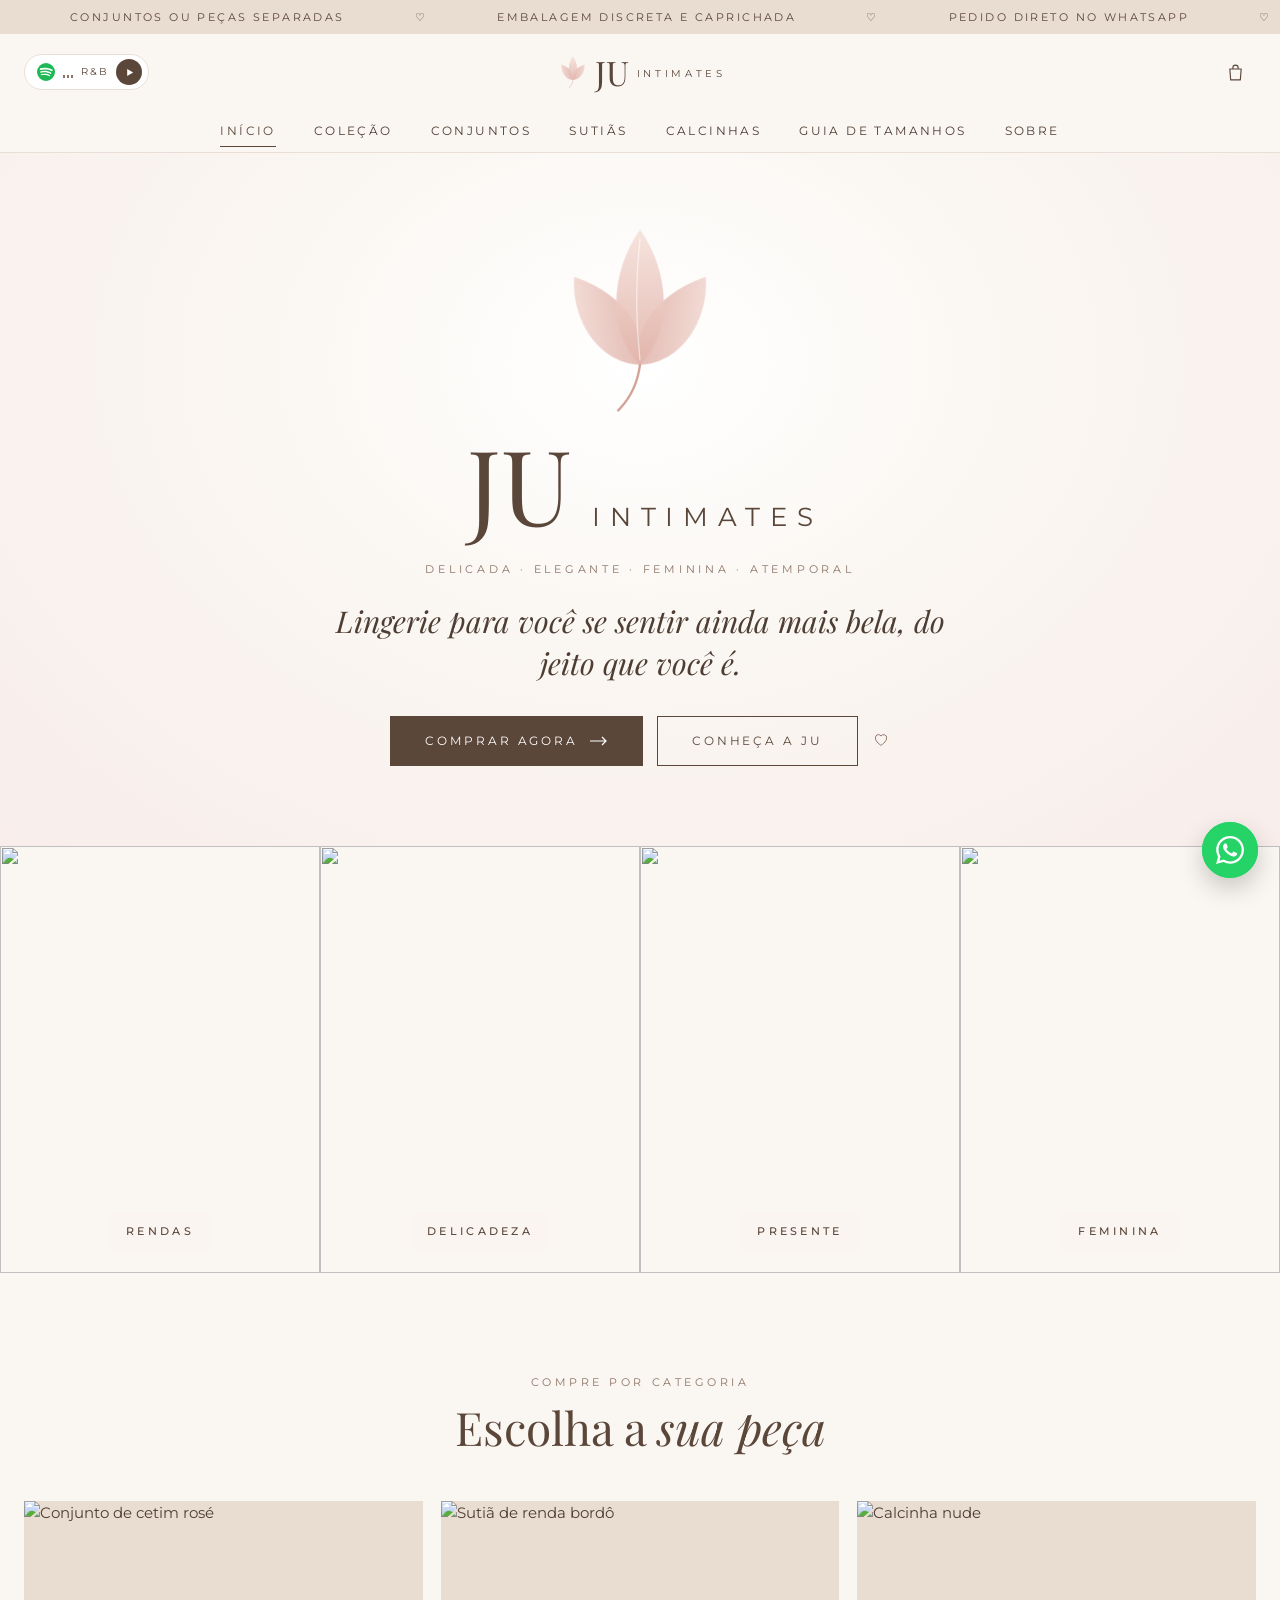
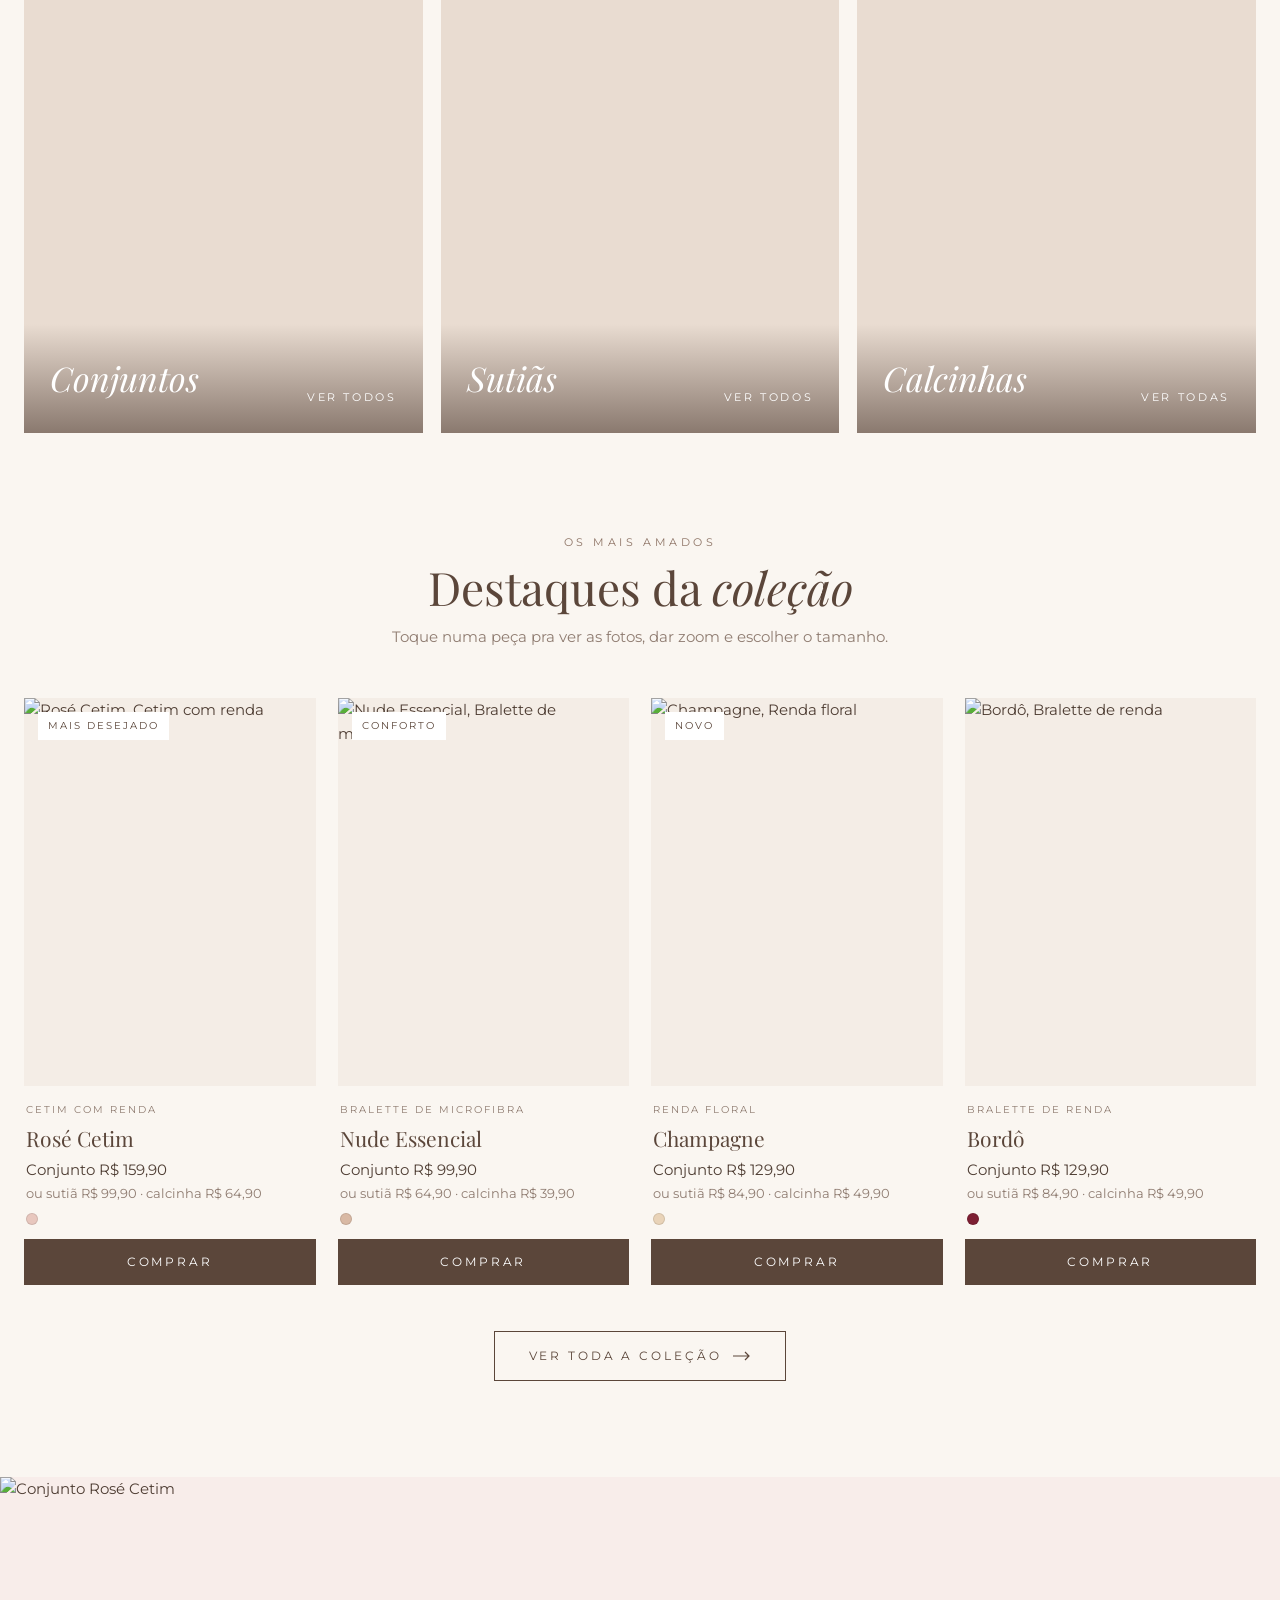
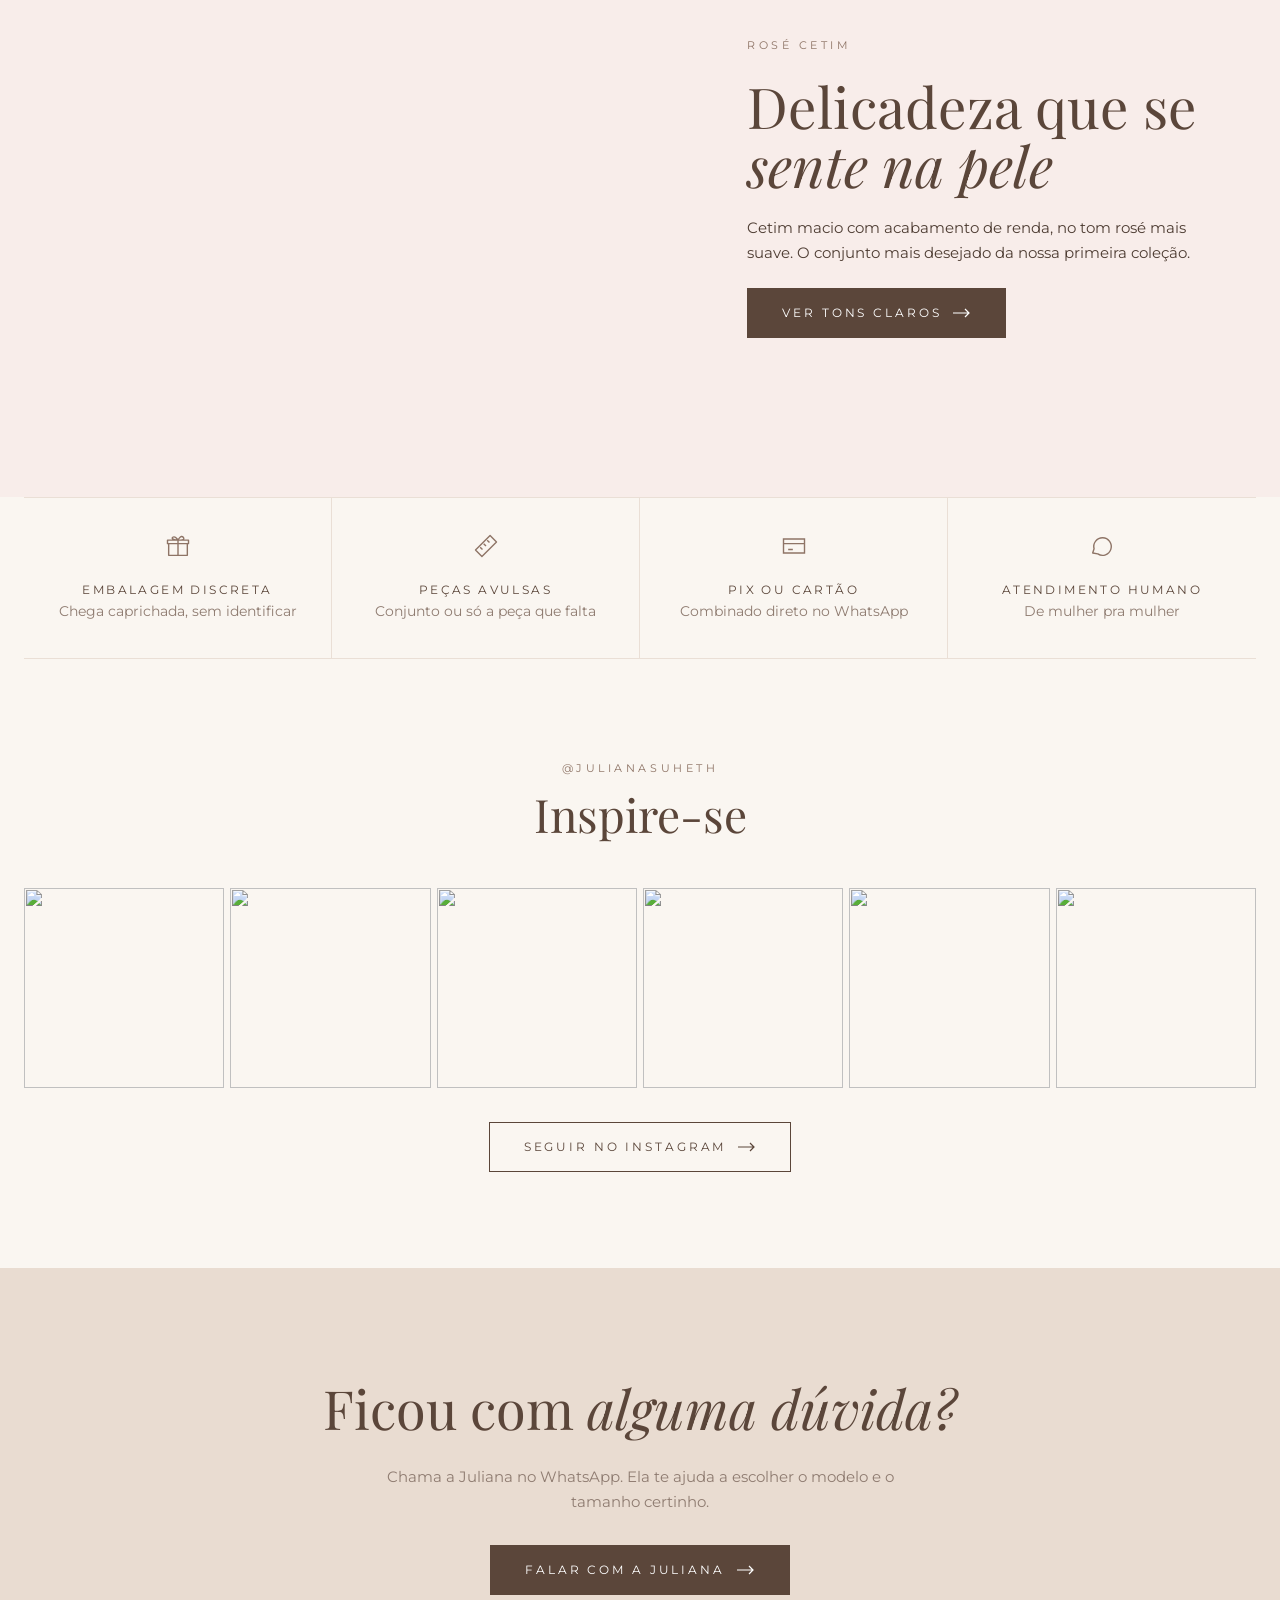
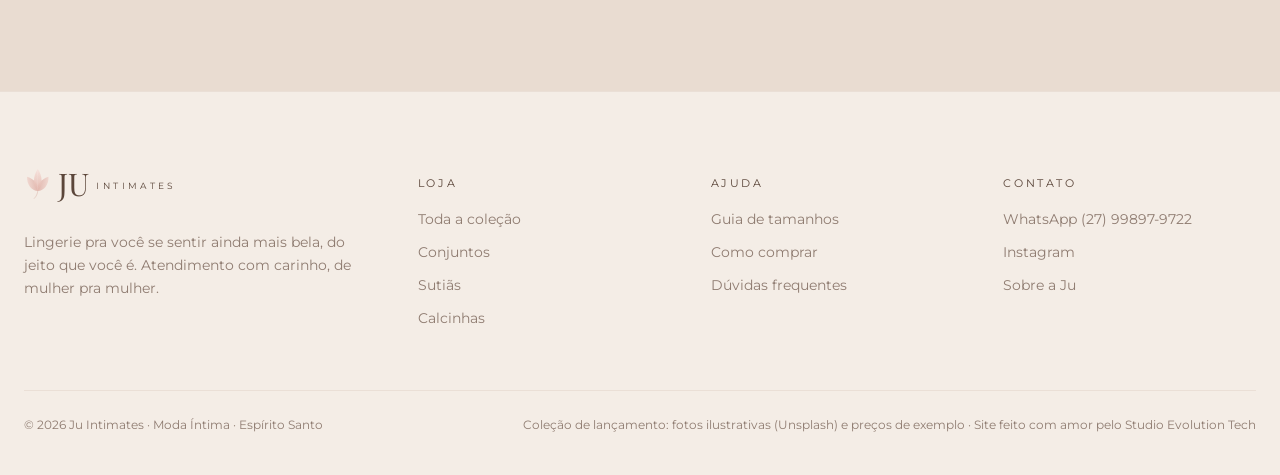
==== commit e2464f6a: "Add files via upload" ====
--- a/index.html
+++ b/index.html
@@ -8,17 +8,17 @@
     <meta name="description" content="Lingerie para você se sentir ainda mais bela. Conjuntos e peças avulsas com pedido pelo WhatsApp.">
     <meta property="og:title" content="Ju Intimates · Moda Íntima">
     <meta property="og:description" content="Lingerie para você se sentir ainda mais bela. Conjuntos e peças avulsas com pedido pelo WhatsApp.">
-    <meta name="theme-color" content="#F7F1EA">
-    <link rel="icon" href="data:image/svg+xml,%3Csvg xmlns='http://www.w3.org/2000/svg' viewBox='0 0 32 32'%3E%3Crect width='32' height='32' rx='6' fill='%23F7F1EA'/%3E%3Ctext x='16' y='23' text-anchor='middle' font-family='Georgia' font-style='italic' font-size='20' fill='%235A3E31'%3EJu%3C/text%3E%3C/svg%3E">
+    <meta name="theme-color" content="#FAF6F1">
+    <link rel="icon" href="data:image/svg+xml,%3Csvg xmlns='http://www.w3.org/2000/svg' viewBox='0 0 32 32'%3E%3Crect width='32' height='32' rx='6' fill='%23FAF6F1'/%3E%3Cpath d='M16 27c-4-3-5-10 0-17 5 7 4 14 0 17z' fill='%23E2B5AB'/%3E%3Cpath d='M16 27c-5-1-9-6-8-12 4 2 7 7 8 12zM16 27c5-1 9-6 8-12-4 2-7 7-8 12z' fill='%23EBCDC6'/%3E%3C/svg%3E">
     <link rel="preconnect" href="https://fonts.googleapis.com">
     <link rel="preconnect" href="https://fonts.gstatic.com" crossorigin>
     <link rel="preconnect" href="https://images.unsplash.com">
-    <link href="https://fonts.googleapis.com/css2?family=Cormorant+Garamond:ital,wght@0,400;0,500;1,400;1,500&family=Jost:wght@300;400;500&family=Tenor+Sans&display=swap" rel="stylesheet">
+    <link href="https://fonts.googleapis.com/css2?family=Montserrat:wght@300;400;500&family=Playfair+Display:ital,wght@0,400;0,500;1,400&display=swap" rel="stylesheet">
     <link rel="stylesheet" href="css/estilo.css">
 </head>
 
 <body>
-    <div class="abertura" id="abertura" aria-hidden="true"><span class="logo"><span class="ju">Ju</span><span class="int"><span>I</span><span>N</span><span>T</span><span>I</span><span>M</span><span>A</span><span>T</span><span>E</span><span>S</span></span></span><i class="traco"></i></div>
+    
     <div class="aviso-topo"><div class="trilho"><span>CONJUNTOS OU PEÇAS SEPARADAS</span><span>♡</span><span>EMBALAGEM DISCRETA E CAPRICHADA</span><span>♡</span><span>PEDIDO DIRETO NO WHATSAPP</span><span>♡</span><span>PIX OU CARTÃO</span><span>♡</span><span>CONJUNTOS OU PEÇAS SEPARADAS</span><span>♡</span><span>EMBALAGEM DISCRETA E CAPRICHADA</span><span>♡</span><span>PEDIDO DIRETO NO WHATSAPP</span><span>♡</span><span>PIX OU CARTÃO</span><span>♡</span><span>CONJUNTOS OU PEÇAS SEPARADAS</span><span>♡</span><span>EMBALAGEM DISCRETA E CAPRICHADA</span><span>♡</span><span>PEDIDO DIRETO NO WHATSAPP</span><span>♡</span><span>PIX OU CARTÃO</span><span>♡</span><span>CONJUNTOS OU PEÇAS SEPARADAS</span><span>♡</span><span>EMBALAGEM DISCRETA E CAPRICHADA</span><span>♡</span><span>PEDIDO DIRETO NO WHATSAPP</span><span>♡</span><span>PIX OU CARTÃO</span><span>♡</span></div></div>
 
     <!-- ===== TOPO ===== -->
@@ -32,7 +32,13 @@
                     <span class="nome-musica">R&amp;B</span>
                     <button class="tocar" id="tocar" type="button" aria-label="Tocar ou pausar a música"><svg class="ic-tocar" viewBox="0 0 24 24"><path fill="currentColor" d="M7 4.5v15l13-7.5z"/></svg><svg class="ic-pausar" viewBox="0 0 24 24"><path fill="currentColor" d="M6 4h4.5v16H6zM13.5 4H18v16h-4.5z"/></svg></button>
                 </div>
-                <a class="logo" href="index.html" aria-label="Ju Intimates, página inicial"><span class="ju">Ju</span><span class="int">INTIMATES</span></a>
+                <a class="logo" href="index.html" aria-label="Ju Intimates, página inicial"><svg viewBox="22 20 156 176" xmlns="http://www.w3.org/2000/svg"><defs>
+<linearGradient id="clg1" x1="0" y1="0" x2="0" y2="1"><stop offset="0" stop-color="#F6E1DB"/><stop offset="1" stop-color="#E2B5AB"/></linearGradient>
+<linearGradient id="llg1" x1="0" y1="0" x2="1" y2="1"><stop offset="0" stop-color="#F3DAD3"/><stop offset="1" stop-color="#D9A69C"/></linearGradient></defs>
+<g class="petala esq"><path d="M100 150 C70 132 64 86 88 50 C118 84 124 126 100 150 Z" transform="rotate(-30 100 150)" fill="url(#llg1)" opacity=".82"/></g>
+<g class="petala dir"><path d="M100 150 C70 132 64 86 88 50 C118 84 124 126 100 150 Z" transform="scale(-1 1) translate(-200 0) rotate(-30 100 150)" fill="url(#llg1)" opacity=".82"/></g>
+<g class="petala meio"><path d="M100 150 C70 120 72 66 100 26 C128 66 130 120 100 150 Z" fill="url(#clg1)" opacity=".9"/><path d="M100 146 C96 110 96 70 100 34" fill="none" stroke="#fff" stroke-width="1.2" opacity=".55"/></g>
+<path class="haste" d="M100 150 C98 166 92 180 80 192" fill="none" stroke="#D3A498" stroke-width="2.2" stroke-linecap="round"/></svg><span class="ju">JU</span><span class="int">INTIMATES</span></a>
                 <div class="acoes">
                     <button class="icone-btn" id="abrir-sacola" type="button" aria-label="Abrir a sacola"><svg viewBox="0 0 24 24" aria-hidden="true"><path d="M5.5 8h13l-1 12.5h-11L5.5 8zM9 8V6.5a3 3 0 0 1 6 0V8" fill="none" stroke="currentColor" stroke-width="1.3" stroke-linejoin="round"/></svg><em class="contador" id="contador" hidden>0</em></button>
                 </div>
@@ -43,47 +49,31 @@
     <div class="painel-musica" id="painel-musica"><div id="spotify"></div></div>
 
     <main data-pagina="inicio">
-        <section class="banner capa" style="padding:0" aria-label="Destaques">
-            <div class="slide">
-                <div class="foto"><img src="https://images.unsplash.com/photo-1770611185243-f15967f0822e?auto=format&fit=crop&w=1900&h=1100&q=80" alt="" style="object-position:center 35%"></div>
-                <div class="veu"></div>
-                <div class="container conteudo">
-                    <span class="chapeu">NOVA COLEÇÃO</span>
-                    <h2>Feita pra você se sentir <em>ainda mais bela</em></h2>
-                    <p>Rendas delicadas, conforto e aquele detalhe que faz toda a diferença.</p>
-                    <div style="display:flex;gap:14px;flex-wrap:wrap;align-items:center"><a class="btn" href="colecao.html">Ver a coleção <svg class="seta" viewBox="0 0 18 10" aria-hidden="true"><path d="M0 5h16M12 1l4 4-4 4" fill="none" stroke="currentColor" stroke-width="1.2"/></svg></a><button class="coracao-segredo" id="coracao" type="button" aria-label="Um recado especial"><svg viewBox="0 0 24 24" aria-hidden="true"><path d="M12 20.5s-7.5-4.6-7.5-10.1A4.1 4.1 0 0 1 12 8a4.1 4.1 0 0 1 7.5 2.4c0 5.5-7.5 10.1-7.5 10.1z" fill="none" stroke="currentColor" stroke-width="1.3"/></svg></button></div>
-                </div>
-            </div>
-            <div class="slide">
-                <div class="foto"><img src="https://images.unsplash.com/photo-1644083598521-77e1b4f1a379?auto=format&fit=crop&w=1900&h=1100&q=80" alt="" style="object-position:center 25%"></div>
-                <div class="veu"></div>
-                <div class="container conteudo">
-                    <span class="chapeu">CONJUNTOS OU PEÇAS</span>
-                    <h2>Monte do <em>seu jeito</em></h2>
-                    <p>Leve o conjunto completo ou só o sutiã, só a calcinha. Você escolhe.</p>
-                    <div style="display:flex;gap:14px;flex-wrap:wrap;align-items:center"><a class="btn" href="colecao.html?cat=conjunto">Escolher o meu <svg class="seta" viewBox="0 0 18 10" aria-hidden="true"><path d="M0 5h16M12 1l4 4-4 4" fill="none" stroke="currentColor" stroke-width="1.2"/></svg></a></div>
-                </div>
-            </div>
-            <div class="slide">
-                <div class="foto"><img src="https://images.unsplash.com/photo-1627456902738-e11f3172ac4e?auto=format&fit=crop&w=1900&h=1100&q=80" alt="" style="object-position:center 30%"></div>
-                <div class="veu"></div>
-                <div class="container conteudo">
-                    <span class="chapeu">DE MULHER PRA MULHER</span>
-                    <h2>Atendimento com <em>carinho</em></h2>
-                    <p>Tire dúvidas de tamanho e modelo direto com a Juliana, sem pressa.</p>
-                    <div style="display:flex;gap:14px;flex-wrap:wrap;align-items:center"><a class="btn" href="guia.html">Guia de tamanhos <svg class="seta" viewBox="0 0 18 10" aria-hidden="true"><path d="M0 5h16M12 1l4 4-4 4" fill="none" stroke="currentColor" stroke-width="1.2"/></svg></a></div>
-                </div>
-            </div>
-            <div class="pontos"></div>
-        </section>
+        <section class="capa-lotus">
+            <div class="petalas-voando" id="petalas" aria-hidden="true"></div>
+            <div class="container">
+                <svg class="lotus-grande" role="img" aria-label="Lótus da Ju Intimates" viewBox="22 20 156 176" xmlns="http://www.w3.org/2000/svg"><defs>
+<linearGradient id="ccapa" x1="0" y1="0" x2="0" y2="1"><stop offset="0" stop-color="#F6E1DB"/><stop offset="1" stop-color="#E2B5AB"/></linearGradient>
+<linearGradient id="lcapa" x1="0" y1="0" x2="1" y2="1"><stop offset="0" stop-color="#F3DAD3"/><stop offset="1" stop-color="#D9A69C"/></linearGradient></defs>
+<g class="petala esq"><path d="M100 150 C70 132 64 86 88 50 C118 84 124 126 100 150 Z" transform="rotate(-30 100 150)" fill="url(#lcapa)" opacity=".82"/></g>
+<g class="petala dir"><path d="M100 150 C70 132 64 86 88 50 C118 84 124 126 100 150 Z" transform="scale(-1 1) translate(-200 0) rotate(-30 100 150)" fill="url(#lcapa)" opacity=".82"/></g>
+<g class="petala meio"><path d="M100 150 C70 120 72 66 100 26 C128 66 130 120 100 150 Z" fill="url(#ccapa)" opacity=".9"/><path d="M100 146 C96 110 96 70 100 34" fill="none" stroke="#fff" stroke-width="1.2" opacity=".55"/></g>
+<path class="haste" d="M100 150 C98 166 92 180 80 192" fill="none" stroke="#D3A498" stroke-width="2.2" stroke-linecap="round"/></svg>
+                <div class="marca-grande"><span class="ju">JU</span><span class="int">INTIMATES</span></div>
+                <p class="lema">DELICADA · ELEGANTE · FEMININA · ATEMPORAL</p>
+                <p class="frase">Lingerie para você se sentir ainda mais bela, do jeito que você é.</p>
+                <div class="acoes-capa"><a class="btn" href="colecao.html">Comprar agora <svg class="seta" viewBox="0 0 18 10" aria-hidden="true"><path d="M0 5h16M12 1l4 4-4 4" fill="none" stroke="currentColor" stroke-width="1.2"/></svg></a><a class="btn btn-claro" href="sobre.html">Conheça a Ju</a><button class="coracao-segredo" id="coracao" type="button" aria-label="Um recado especial"><svg viewBox="0 0 24 24" aria-hidden="true"><path d="M12 20.5s-7.5-4.6-7.5-10.1A4.1 4.1 0 0 1 12 8a4.1 4.1 0 0 1 7.5 2.4c0 5.5-7.5 10.1-7.5 10.1z" fill="none" stroke="currentColor" stroke-width="1.3"/></svg></button></div>
+            </div>
+        </section>
+        <div class="still"><a href="colecao.html"><img src="https://images.unsplash.com/photo-1769420290265-6359445daaa4?auto=format&fit=crop&w=700&h=933&q=80" alt="" loading="lazy"><span><b>RENDAS</b></span></a><a href="colecao.html"><img src="https://images.unsplash.com/photo-1731043575710-6d9f57340f2a?auto=format&fit=crop&w=700&h=933&q=80" alt="" loading="lazy"><span><b>DELICADEZA</b></span></a><a href="colecao.html"><img src="https://images.unsplash.com/photo-1765167029837-cd5dd16896b9?auto=format&fit=crop&w=700&h=933&q=80" alt="" loading="lazy"><span><b>PRESENTE</b></span></a><a href="colecao.html"><img src="https://images.unsplash.com/photo-1576536175883-e8e04e3943d4?auto=format&fit=crop&w=700&h=933&q=80" alt="" loading="lazy"><span><b>FEMININA</b></span></a></div>
 
         <section>
             <div class="container">
                 <div class="titulo revelar"><span class="chapeu">COMPRE POR CATEGORIA</span><h2>Escolha a <em>sua peça</em></h2></div>
                 <div class="categorias">
-                    <a class="categoria revelar" href="colecao.html?cat=conjunto"><img src="https://images.unsplash.com/photo-1778863663181-2ae9f04df79f?auto=format&fit=crop&w=800&h=1067&q=80" alt="Conjunto de renda turquesa" loading="lazy"><span class="nome"><b>Conjuntos</b><span>VER TODOS</span></span></a>
-                    <a class="categoria revelar" href="colecao.html?cat=sutia"><img src="https://images.unsplash.com/photo-1709422122379-79776f76bd87?auto=format&fit=crop&w=800&h=1067&q=80" alt="Sutiã de renda" loading="lazy"><span class="nome"><b>Sutiãs</b><span>VER TODOS</span></span></a>
-                    <a class="categoria revelar" href="colecao.html?cat=calcinha"><img src="https://images.unsplash.com/photo-1568663521381-33b7c467fda0?auto=format&fit=crop&w=800&h=1067&q=80" alt="Calcinha de renda" loading="lazy"><span class="nome"><b>Calcinhas</b><span>VER TODAS</span></span></a>
+                    <a class="categoria revelar" href="colecao.html?cat=conjunto"><img src="https://images.unsplash.com/photo-1594631775771-890a902ae42d?auto=format&fit=crop&w=800&h=1067&q=80" alt="Conjunto de cetim rosé" loading="lazy"><span class="nome"><b>Conjuntos</b><span>VER TODOS</span></span></a>
+                    <a class="categoria revelar" href="colecao.html?cat=sutia"><img src="https://images.unsplash.com/photo-1572109754335-3807540beef2?auto=format&fit=crop&w=800&h=1067&q=80" alt="Sutiã de renda bordô" loading="lazy"><span class="nome"><b>Sutiãs</b><span>VER TODOS</span></span></a>
+                    <a class="categoria revelar" href="colecao.html?cat=calcinha"><img src="https://images.unsplash.com/photo-1633699124189-17c808027f4a?auto=format&fit=crop&w=800&h=1067&q=80" alt="Calcinha nude" loading="lazy"><span class="nome"><b>Calcinhas</b><span>VER TODAS</span></span></a>
                 </div>
             </div>
         </section>
@@ -97,11 +87,11 @@
         </section>
 
         <section class="editorial" style="padding:0">
-            <div class="foto"><img src="https://images.unsplash.com/photo-1644083589204-4a4ba86f1a37?auto=format&fit=crop&w=1200&h=1400&q=80" alt="Conjunto Pérola Rosé" loading="lazy" style="object-position:center 25%"></div>
+            <div class="foto"><img src="https://images.unsplash.com/photo-1594631767857-52af186837a5?auto=format&fit=crop&w=1200&h=1400&q=80" alt="Conjunto Rosé Cetim" loading="lazy"></div>
             <div class="texto revelar">
-                <span class="chapeu" style="font-family:var(--caps);font-size:11px;letter-spacing:.32em;color:var(--cafe)">PÉROLA ROSÉ</span>
+                <span style="font-family:var(--caps);font-size:11px;letter-spacing:.32em;color:var(--cafe)">ROSÉ CETIM</span>
                 <h2>Delicadeza que se <em>sente na pele</em></h2>
-                <p>Renda branca com toque rosé, alças finas e um caimento que abraça o corpo. O conjunto mais desejado da nossa primeira coleção.</p>
+                <p>Cetim macio com acabamento de renda, no tom rosé mais suave. O conjunto mais desejado da nossa primeira coleção.</p>
                 <div><a class="btn" href="colecao.html?cat=claras">Ver tons claros <svg class="seta" viewBox="0 0 18 10" aria-hidden="true"><path d="M0 5h16M12 1l4 4-4 4" fill="none" stroke="currentColor" stroke-width="1.2"/></svg></a></div>
             </div>
         </section>
@@ -117,10 +107,11 @@
 
         <section>
             <div class="container">
-                <div class="titulo revelar"><span class="chapeu">@JUINTIMATES</span><h2>Inspire-se</h2></div>
+                <div class="titulo revelar"><span class="chapeu">@JULIANASUHETH</span><h2>Inspire-se</h2></div>
                 <div class="mosaico revelar">
-                    <a href="colecao.html"><img src="https://images.unsplash.com/photo-1778863663049-5540aa1da253?auto=format&fit=crop&w=500&h=500&q=80" alt="" loading="lazy"></a><a href="colecao.html"><img src="https://images.unsplash.com/photo-1642945680515-faada4c0ca7b?auto=format&fit=crop&w=500&h=500&q=80" alt="" loading="lazy"></a><a href="colecao.html"><img src="https://images.unsplash.com/photo-1644083598521-77e1b4f1a379?auto=format&fit=crop&w=500&h=500&q=80" alt="" loading="lazy"></a><a href="colecao.html"><img src="https://images.unsplash.com/photo-1625023489823-c9c1e36d6f2b?auto=format&fit=crop&w=500&h=500&q=80" alt="" loading="lazy"></a><a href="colecao.html"><img src="https://images.unsplash.com/photo-1709422122379-79776f76bd87?auto=format&fit=crop&w=500&h=500&q=80" alt="" loading="lazy"></a><a href="colecao.html"><img src="https://images.unsplash.com/photo-1642945667252-c0a68e4c2904?auto=format&fit=crop&w=500&h=500&q=80" alt="" loading="lazy"></a>
-                </div>
+                    <a href="https://www.instagram.com/julianasuheth/" target="_blank" rel="noopener"><img src="https://images.unsplash.com/photo-1769420295409-ce777445e57b?auto=format&fit=crop&w=500&h=500&q=80" alt="" loading="lazy"></a><a href="https://www.instagram.com/julianasuheth/" target="_blank" rel="noopener"><img src="https://images.unsplash.com/photo-1547714062-4daa321e1d6f?auto=format&fit=crop&w=500&h=500&q=80" alt="" loading="lazy"></a><a href="https://www.instagram.com/julianasuheth/" target="_blank" rel="noopener"><img src="https://images.unsplash.com/photo-1612961718547-e615a67ffa8e?auto=format&fit=crop&w=500&h=500&q=80" alt="" loading="lazy"></a><a href="https://www.instagram.com/julianasuheth/" target="_blank" rel="noopener"><img src="https://images.unsplash.com/photo-1646182504831-57f41a74318f?auto=format&fit=crop&w=500&h=500&q=80" alt="" loading="lazy"></a><a href="https://www.instagram.com/julianasuheth/" target="_blank" rel="noopener"><img src="https://images.unsplash.com/photo-1648625057815-901e5ec3e94c?auto=format&fit=crop&w=500&h=500&q=80" alt="" loading="lazy"></a><a href="https://www.instagram.com/julianasuheth/" target="_blank" rel="noopener"><img src="https://images.unsplash.com/photo-1629745572599-3616c98f3ee5?auto=format&fit=crop&w=500&h=500&q=80" alt="" loading="lazy"></a>
+                </div>
+                <div style="text-align:center;margin-top:34px"><a class="btn btn-claro" href="https://www.instagram.com/julianasuheth/" target="_blank" rel="noopener">Seguir no Instagram <svg class="seta" viewBox="0 0 18 10" aria-hidden="true"><path d="M0 5h16M12 1l4 4-4 4" fill="none" stroke="currentColor" stroke-width="1.2"/></svg></a></div>
             </div>
         </section>
 
@@ -138,12 +129,18 @@
         <div class="container">
             <div class="colunas">
                 <div>
-                    <a class="logo" href="index.html" aria-label="Ju Intimates"><span class="ju">Ju</span><span class="int">INTIMATES</span></a>
+                    <a class="logo" href="index.html" aria-label="Ju Intimates"><svg viewBox="22 20 156 176" xmlns="http://www.w3.org/2000/svg"><defs>
+<linearGradient id="clg2" x1="0" y1="0" x2="0" y2="1"><stop offset="0" stop-color="#F6E1DB"/><stop offset="1" stop-color="#E2B5AB"/></linearGradient>
+<linearGradient id="llg2" x1="0" y1="0" x2="1" y2="1"><stop offset="0" stop-color="#F3DAD3"/><stop offset="1" stop-color="#D9A69C"/></linearGradient></defs>
+<g class="petala esq"><path d="M100 150 C70 132 64 86 88 50 C118 84 124 126 100 150 Z" transform="rotate(-30 100 150)" fill="url(#llg2)" opacity=".82"/></g>
+<g class="petala dir"><path d="M100 150 C70 132 64 86 88 50 C118 84 124 126 100 150 Z" transform="scale(-1 1) translate(-200 0) rotate(-30 100 150)" fill="url(#llg2)" opacity=".82"/></g>
+<g class="petala meio"><path d="M100 150 C70 120 72 66 100 26 C128 66 130 120 100 150 Z" fill="url(#clg2)" opacity=".9"/><path d="M100 146 C96 110 96 70 100 34" fill="none" stroke="#fff" stroke-width="1.2" opacity=".55"/></g>
+<path class="haste" d="M100 150 C98 166 92 180 80 192" fill="none" stroke="#D3A498" stroke-width="2.2" stroke-linecap="round"/></svg><span class="ju">JU</span><span class="int">INTIMATES</span></a>
                     <p>Lingerie pra você se sentir ainda mais bela, do jeito que você é. Atendimento com carinho, de mulher pra mulher.</p>
                 </div>
                 <div><h4>LOJA</h4><ul><li><a href="colecao.html">Toda a coleção</a></li><li><a href="colecao.html?cat=conjunto">Conjuntos</a></li><li><a href="colecao.html?cat=sutia">Sutiãs</a></li><li><a href="colecao.html?cat=calcinha">Calcinhas</a></li></ul></div>
                 <div><h4>AJUDA</h4><ul><li><a href="guia.html">Guia de tamanhos</a></li><li><a href="guia.html#como-comprar">Como comprar</a></li><li><a href="guia.html#duvidas">Dúvidas frequentes</a></li></ul></div>
-                <div><h4>CONTATO</h4><ul><li><a href="https://wa.me/5527998979722" target="_blank" rel="noopener">WhatsApp (27) 99897-9722</a></li><li><a href="https://www.instagram.com/juintimates/" target="_blank" rel="noopener">Instagram</a></li><li><a href="sobre.html">Sobre a Ju</a></li></ul></div>
+                <div><h4>CONTATO</h4><ul><li><a href="https://wa.me/5527998979722" target="_blank" rel="noopener">WhatsApp (27) 99897-9722</a></li><li><a href="https://www.instagram.com/julianasuheth/" target="_blank" rel="noopener">Instagram</a></li><li><a href="sobre.html">Sobre a Ju</a></li></ul></div>
             </div>
             <div class="base"><span>© 2026 Ju Intimates · Moda Íntima · Espírito Santo</span><span>Coleção de lançamento: fotos ilustrativas (Unsplash) e preços de exemplo · Site feito com amor pelo Studio Evolution Tech</span></div>
         </div>
@@ -178,6 +175,7 @@
                 <span class="economia" id="j-economia"></span>
                 <p class="aviso" id="j-aviso"></p>
                 <button class="btn" id="j-adicionar" type="button">Adicionar à sacola <svg class="seta" viewBox="0 0 18 10" aria-hidden="true"><path d="M0 5h16M12 1l4 4-4 4" fill="none" stroke="currentColor" stroke-width="1.2"/></svg></button>
+                <a class="btn btn-claro" id="j-agora" href="#" target="_blank" rel="noopener">Comprar agora no WhatsApp</a>
             </div>
         </div>
     </div>
--- a/css/estilo.css
+++ b/css/estilo.css
@@ -4,34 +4,36 @@
    Fontes: Cormorant Garamond (títulos e "Ju"), Tenor Sans (INTIMATES e menus), Jost (textos)
    ================================================================ */
 :root {
-    --marrom: #5A3E31;
-    --cafe: #8C6A58;
-    --bege: #EFE5DA;
-    --bege2: #F7F1EA;
-    --rosa: #F3D9D6;
-    --rosa2: #FBEFEE;
+    --marrom: #5B463A;
+    --cafe: #8E7466;
+    --bege: #E9DCD1;
+    --bege2: #F4EDE6;
+    --rosa: #EBCDC6;
+    --rosa2: #F8EDEA;
     --branco: #FFFFFF;
-    --texto: #4A3A33;
-    --suave: #8E7B72;
-    --linha: #E9DFD6;
-    --serif: 'Cormorant Garamond', Georgia, serif;
-    --caps: 'Tenor Sans', 'Jost', sans-serif;
-    --sans: 'Jost', 'Segoe UI', sans-serif;
+    --marfim: #FAF6F1;
+    --texto: #4E3D33;
+    --suave: #8F7C71;
+    --linha: #EADFD6;
+    --serif: 'Playfair Display', Georgia, serif;
+    --caps: 'Montserrat', 'Segoe UI', sans-serif;
+    --sans: 'Montserrat', 'Segoe UI', sans-serif;
     --topo: 112px;
 }
 
 * { box-sizing: border-box; }
 html { scroll-behavior: smooth; }
-body { margin: 0; font-family: var(--sans); font-weight: 400; color: var(--texto); background: var(--branco); line-height: 1.65; overflow-x: clip; -webkit-font-smoothing: antialiased; }
+body { margin: 0; font-family: var(--sans); font-weight: 400; font-size: 15px; color: var(--texto); background: var(--marfim); line-height: 1.65; overflow-x: clip; -webkit-font-smoothing: antialiased; }
 img { max-width: 100%; display: block; }
 a { color: inherit; }
 button { font-family: inherit; color: inherit; }
 .container { width: min(1240px, 100% - 48px); margin: 0 auto; }
 
 /* ===== O LOGO (texto, fica nítido em qualquer tamanho) ===== */
-.logo { display: inline-flex; align-items: baseline; gap: .16em; text-decoration: none; color: var(--marrom); line-height: 1; white-space: nowrap; }
-.logo .ju { font-family: var(--serif); font-style: italic; font-weight: 500; font-size: 2.1em; letter-spacing: -.01em; }
-.logo .int { font-family: var(--caps); font-size: .78em; letter-spacing: .34em; margin-right: -.34em; }
+.logo { display: inline-flex; align-items: center; gap: .55em; text-decoration: none; color: var(--marrom); line-height: 1; white-space: nowrap; }
+.logo svg { width: 2.3em; height: 2.6em; flex: none; }
+.logo .ju { font-family: var(--serif); font-weight: 400; font-size: 2.6em; letter-spacing: .01em; }
+.logo .int { font-family: var(--caps); font-weight: 400; font-size: .78em; letter-spacing: .36em; margin-right: -.36em; padding-top: .5em; }
 
 /* ===== BOTÕES (retos, finos, de grife) ===== */
 .btn { position: relative; display: inline-flex; align-items: center; justify-content: center; gap: 12px; min-height: 50px; padding: 0 34px; font-family: var(--caps); font-size: 12px; letter-spacing: .24em; text-transform: uppercase; text-decoration: none; border: 1px solid var(--marrom); background: var(--marrom); color: var(--branco); cursor: pointer; overflow: hidden; isolation: isolate; transition: color .45s ease, border-color .45s ease; }
@@ -56,10 +58,10 @@
 @keyframes correr { to { transform: translateX(-50%); } }
 
 /* ===== TOPO ===== */
-.topo { position: sticky; top: 0; z-index: 50; background: rgba(255, 255, 255, .94); backdrop-filter: blur(12px); -webkit-backdrop-filter: blur(12px); border-bottom: 1px solid var(--linha); transition: box-shadow .3s; }
+.topo { position: sticky; top: 0; z-index: 50; background: rgba(250, 246, 241, .95); backdrop-filter: blur(12px); -webkit-backdrop-filter: blur(12px); border-bottom: 1px solid var(--linha); transition: box-shadow .3s; }
 .topo.rolou { box-shadow: 0 8px 30px rgba(90, 62, 49, .07); }
 .topo .linha1 { display: grid; grid-template-columns: 1fr auto 1fr; align-items: center; height: 76px; }
-.topo .logo { font-size: 17px; justify-self: center; }
+.topo .logo { font-size: 13px; justify-self: center; }
 .topo .acoes { display: flex; align-items: center; gap: 6px; justify-self: end; }
 .icone-btn { position: relative; display: grid; place-items: center; width: 42px; height: 42px; background: none; border: 0; cursor: pointer; color: var(--marrom); border-radius: 50%; transition: background .25s; }
 .icone-btn:hover { background: var(--bege2); }
@@ -106,12 +108,13 @@
 /* ===== BANNERS ===== */
 .banner { position: relative; overflow: hidden; background: var(--bege); }
 .banner .foto { position: absolute; inset: 0; }
+.banner .foto picture { display: block; width: 100%; height: 100%; }
 .banner .foto img { width: 100%; height: 100%; object-fit: cover; animation: kenburns 18s ease-in-out infinite alternate; }
 @keyframes kenburns { from { transform: scale(1.02); } to { transform: scale(1.12) translate(-1.5%, -1%); } }
 .banner .veu { position: absolute; inset: 0; background: linear-gradient(90deg, rgba(247, 241, 234, .92) 0%, rgba(247, 241, 234, .55) 38%, rgba(247, 241, 234, 0) 65%); }
 .banner .conteudo { position: relative; z-index: 2; height: 100%; display: flex; flex-direction: column; justify-content: center; align-items: flex-start; gap: 18px; }
 .banner .chapeu { font-family: var(--caps); font-size: 12px; letter-spacing: .32em; color: var(--cafe); }
-.banner h1, .banner h2 { font-family: var(--serif); font-weight: 400; font-size: clamp(44px, 6vw, 84px); line-height: 1; margin: 0; color: var(--marrom); max-width: 620px; }
+.banner h1, .banner h2 { font-family: var(--serif); font-weight: 400; font-size: clamp(38px, 5vw, 66px); line-height: 1.08; margin: 0; color: var(--marrom); max-width: 620px; }
 .banner h1 em, .banner h2 em { font-style: italic; }
 .banner p { margin: 0; max-width: 440px; color: var(--texto); font-size: 17px; }
 .banner-pagina { height: clamp(320px, 46vh, 460px); }
@@ -139,7 +142,7 @@
 section { padding: 96px 0; }
 .titulo { text-align: center; margin-bottom: 48px; }
 .titulo .chapeu { font-family: var(--caps); font-size: 11px; letter-spacing: .32em; color: var(--cafe); }
-.titulo h2 { font-family: var(--serif); font-weight: 400; font-size: clamp(36px, 4.6vw, 56px); line-height: 1.08; margin: 10px 0 12px; color: var(--marrom); }
+.titulo h2 { font-family: var(--serif); font-weight: 400; font-size: clamp(30px, 3.8vw, 46px); line-height: 1.08; margin: 10px 0 12px; color: var(--marrom); }
 .titulo h2 em { font-style: italic; }
 .titulo p { color: var(--suave); max-width: 560px; margin: 0 auto; }
 
@@ -162,7 +165,12 @@
 .filtros button[aria-pressed="true"] { color: var(--marrom); }
 .filtros button[aria-pressed="true"]::after { content: ""; position: absolute; left: 0; right: 0; bottom: -1px; height: 2px; background: var(--marrom); }
 .grade { display: grid; grid-template-columns: repeat(4, minmax(0, 1fr)); gap: 40px 22px; }
-.produto { display: block; text-align: left; background: none; border: 0; padding: 0; cursor: pointer; font: inherit; color: inherit; }
+.produto { display: flex; flex-direction: column; text-align: left; cursor: pointer; }
+.produto .info { flex: 1; }
+.comprar { margin-top: 14px; width: 100%; min-height: 46px; padding: 0 16px; }
+.produto .favorito { position: absolute; z-index: 2; top: 10px; right: 10px; width: 36px; height: 36px; border-radius: 50%; border: 0; background: rgba(255,255,255,.9); color: var(--marrom); display: grid; place-items: center; cursor: pointer; }
+.produto .favorito svg { width: 17px; height: 17px; }
+.produto .favorito.ativo svg path { fill: var(--rosa); stroke: #C98F84; }
 .produto .fotos { position: relative; aspect-ratio: 3 / 4; overflow: hidden; background: var(--bege2); }
 .produto .fotos img { position: absolute; inset: 0; width: 100%; height: 100%; object-fit: cover; object-position: center 30%; transition: opacity .7s ease, transform 1.4s cubic-bezier(.2, .7, .2, 1); }
 .produto .fotos .f2 { opacity: 0; }
@@ -173,7 +181,7 @@
 .produto:hover .rapido, .produto:focus-visible .rapido { transform: none; }
 .produto .info { padding: 16px 2px 0; display: grid; gap: 2px; }
 .produto .tecido { font-family: var(--caps); font-size: 10px; letter-spacing: .2em; color: var(--suave); text-transform: uppercase; }
-.produto h3 { font-family: var(--serif); font-weight: 500; font-size: 24px; margin: 0; color: var(--marrom); }
+.produto h3 { font-family: var(--serif); font-weight: 400; font-size: 21px; margin: 0; color: var(--marrom); }
 .produto .preco { font-size: 15px; color: var(--texto); }
 .produto .avulso { font-size: 12.5px; color: var(--suave); }
 .produto .cores { display: flex; gap: 6px; margin-top: 6px; }
@@ -255,7 +263,7 @@
 /* ===== RODAPÉ ===== */
 .rodape { background: var(--bege2); padding: 76px 0 40px; font-size: 14px; color: var(--suave); border-top: 1px solid var(--linha); }
 .rodape .colunas { display: grid; grid-template-columns: 1.4fr 1fr 1fr 1fr; gap: 40px; }
-.rodape .logo { font-size: 15px; margin-bottom: 18px; }
+.rodape .logo { font-size: 12px; margin-bottom: 18px; }
 .rodape h4 { font-family: var(--caps); font-weight: 400; font-size: 11px; letter-spacing: .24em; color: var(--marrom); margin: 6px 0 16px; }
 .rodape ul { list-style: none; padding: 0; margin: 0; display: grid; gap: 10px; }
 .rodape a { text-decoration: none; }
@@ -284,7 +292,7 @@
 .lupa .dica { position: absolute; right: 12px; bottom: 12px; background: rgba(255, 255, 255, .92); font-family: var(--caps); font-size: 10px; letter-spacing: .18em; padding: 7px 10px; color: var(--marrom); display: flex; gap: 6px; align-items: center; pointer-events: none; }
 .lupa .dica svg { width: 13px; height: 13px; }
 .detalhes { padding: 40px 36px 36px 14px; display: grid; gap: 16px; align-content: start; }
-.detalhes h3 { font-family: var(--serif); font-weight: 500; font-size: 40px; margin: 0; color: var(--marrom); line-height: 1.05; }
+.detalhes h3 { font-family: var(--serif); font-weight: 400; font-size: 34px; margin: 0; color: var(--marrom); line-height: 1.05; }
 .detalhes .desc { color: var(--suave); margin: 0; }
 .fechar { position: absolute; top: 14px; right: 14px; background: var(--branco); border: 1px solid var(--linha); width: 42px; height: 42px; border-radius: 50%; font-size: 22px; line-height: 1; cursor: pointer; color: var(--marrom); z-index: 3; }
 .rotulo { font-family: var(--caps); font-size: 11px; letter-spacing: .2em; color: var(--cafe); display: block; margin-bottom: 8px; }
@@ -357,7 +365,8 @@
     .menu { display: none; }
     .abrir-menu { display: grid; }
     .topo .linha1 { height: 64px; grid-template-columns: auto 1fr auto; }
-    .topo .logo { font-size: 13px; }
+    .topo .logo { font-size: 10px; }
+    .topo { backdrop-filter: none; -webkit-backdrop-filter: none; background: var(--branco); }
     .player { position: fixed; left: 12px; bottom: 22px; z-index: 44; box-shadow: 0 8px 24px rgba(0, 0, 0, .12); }
     .player .nome-musica { display: none; }
     .painel-musica { top: auto; bottom: 70px; left: 12px; }
@@ -379,9 +388,41 @@
     .janela { max-height: 100vh; height: 100%; }
     .rodape .colunas { grid-template-columns: 1fr; }
     .produto .rapido { display: none; }
+    .comprar { min-height: 42px; font-size: 10px; letter-spacing: .16em; padding: 0 8px; }
 }
 @media (prefers-reduced-motion: reduce) {
     *, *::before, *::after { animation: none !important; transition: none !important; }
     .revelar { opacity: 1; transform: none; }
     .abertura { display: none; }
 }
+
+/* ===== CAPA COM A LÓTUS ===== */
+.capa-lotus { position: relative; overflow: hidden; text-align: center; padding: 70px 0 80px; background: radial-gradient(ellipse at 50% 30%, #FFFFFF 0%, var(--marfim) 45%, var(--rosa2) 100%); }
+.capa-lotus .lotus-grande { width: clamp(120px, 15vw, 170px); height: auto; margin: 0 auto; overflow: visible; }
+.lotus-grande .petala { transform-box: view-box; transform-origin: 100px 150px; }
+.lotus-grande .meio { animation: abre-meio 1.6s cubic-bezier(.2, .7, .2, 1) .2s both, respira 6s ease-in-out 2.4s infinite; }
+.lotus-grande .esq { animation: abre-esq 1.8s cubic-bezier(.2, .7, .2, 1) .6s both; }
+.lotus-grande .dir { animation: abre-dir 1.8s cubic-bezier(.2, .7, .2, 1) .6s both; }
+.lotus-grande .haste { stroke-dasharray: 60; stroke-dashoffset: 60; animation: haste 1s ease .1s forwards; }
+@keyframes abre-meio { from { transform: scale(.2, .1); opacity: 0; } }
+@keyframes abre-esq { from { transform: rotate(30deg) scale(.6); opacity: 0; } }
+@keyframes abre-dir { from { transform: rotate(-30deg) scale(.6); opacity: 0; } }
+@keyframes haste { to { stroke-dashoffset: 0; } }
+@keyframes respira { 50% { transform: scale(1.03, 1.05); } }
+.capa-lotus .marca-grande { display: flex; justify-content: center; align-items: baseline; gap: 20px; color: var(--marrom); margin-top: 8px; opacity: 0; animation: surge 1.2s ease 1.5s forwards; }
+.capa-lotus .marca-grande .ju { font-family: var(--serif); font-size: clamp(60px, 9vw, 104px); line-height: 1; }
+.capa-lotus .marca-grande .int { font-family: var(--caps); font-size: clamp(15px, 2vw, 26px); letter-spacing: .38em; margin-right: -.38em; }
+.capa-lotus .lema { font-family: var(--caps); font-size: 11px; letter-spacing: .34em; color: var(--cafe); margin: 22px 0 0; opacity: 0; animation: surge 1s ease 2s forwards; }
+.capa-lotus .frase { font-family: var(--serif); font-style: italic; font-size: clamp(22px, 2.6vw, 30px); color: var(--texto); line-height: 1.4; margin: 22px auto 32px; max-width: 640px; opacity: 0; animation: surge 1s ease 2.3s forwards; }
+.capa-lotus .acoes-capa { display: flex; flex-wrap: wrap; gap: 14px; justify-content: center; opacity: 0; animation: surge 1s ease 2.6s forwards; }
+@keyframes surge { from { opacity: 0; transform: translateY(14px); } to { opacity: 1; transform: none; } }
+.capa-lotus .petalas-voando { position: absolute; inset: 0; pointer-events: none; }
+.capa-lotus .petalas-voando i { position: absolute; top: -30px; width: 12px; height: 16px; border-radius: 80% 0 80% 0; background: linear-gradient(135deg, #F6E1DB, #E2B5AB); opacity: .6; animation: cair linear infinite; }
+@keyframes cair { to { transform: translate(var(--x, 50px), 900px) rotate(520deg); opacity: 0; } }
+.still { display: grid; grid-template-columns: repeat(4, minmax(0, 1fr)); gap: 0; }
+.still a { position: relative; aspect-ratio: 3 / 4; overflow: hidden; display: block; text-decoration: none; }
+.still img { width: 100%; height: 100%; object-fit: cover; transition: transform 1.4s cubic-bezier(.2, .7, .2, 1); }
+.still a:hover img { transform: scale(1.07); }
+.still span { position: absolute; left: 0; right: 0; bottom: 22px; text-align: center; font-family: var(--caps); font-size: 11px; letter-spacing: .3em; color: var(--marrom); }
+.still span b { display: inline-block; background: rgba(250, 246, 241, .92); padding: 10px 16px; font-weight: 500; }
+@media (max-width: 760px) { .still { grid-template-columns: repeat(2, minmax(0, 1fr)); } .capa-lotus { padding: 50px 0 60px; } .capa-lotus .marca-grande { gap: 10px; } }
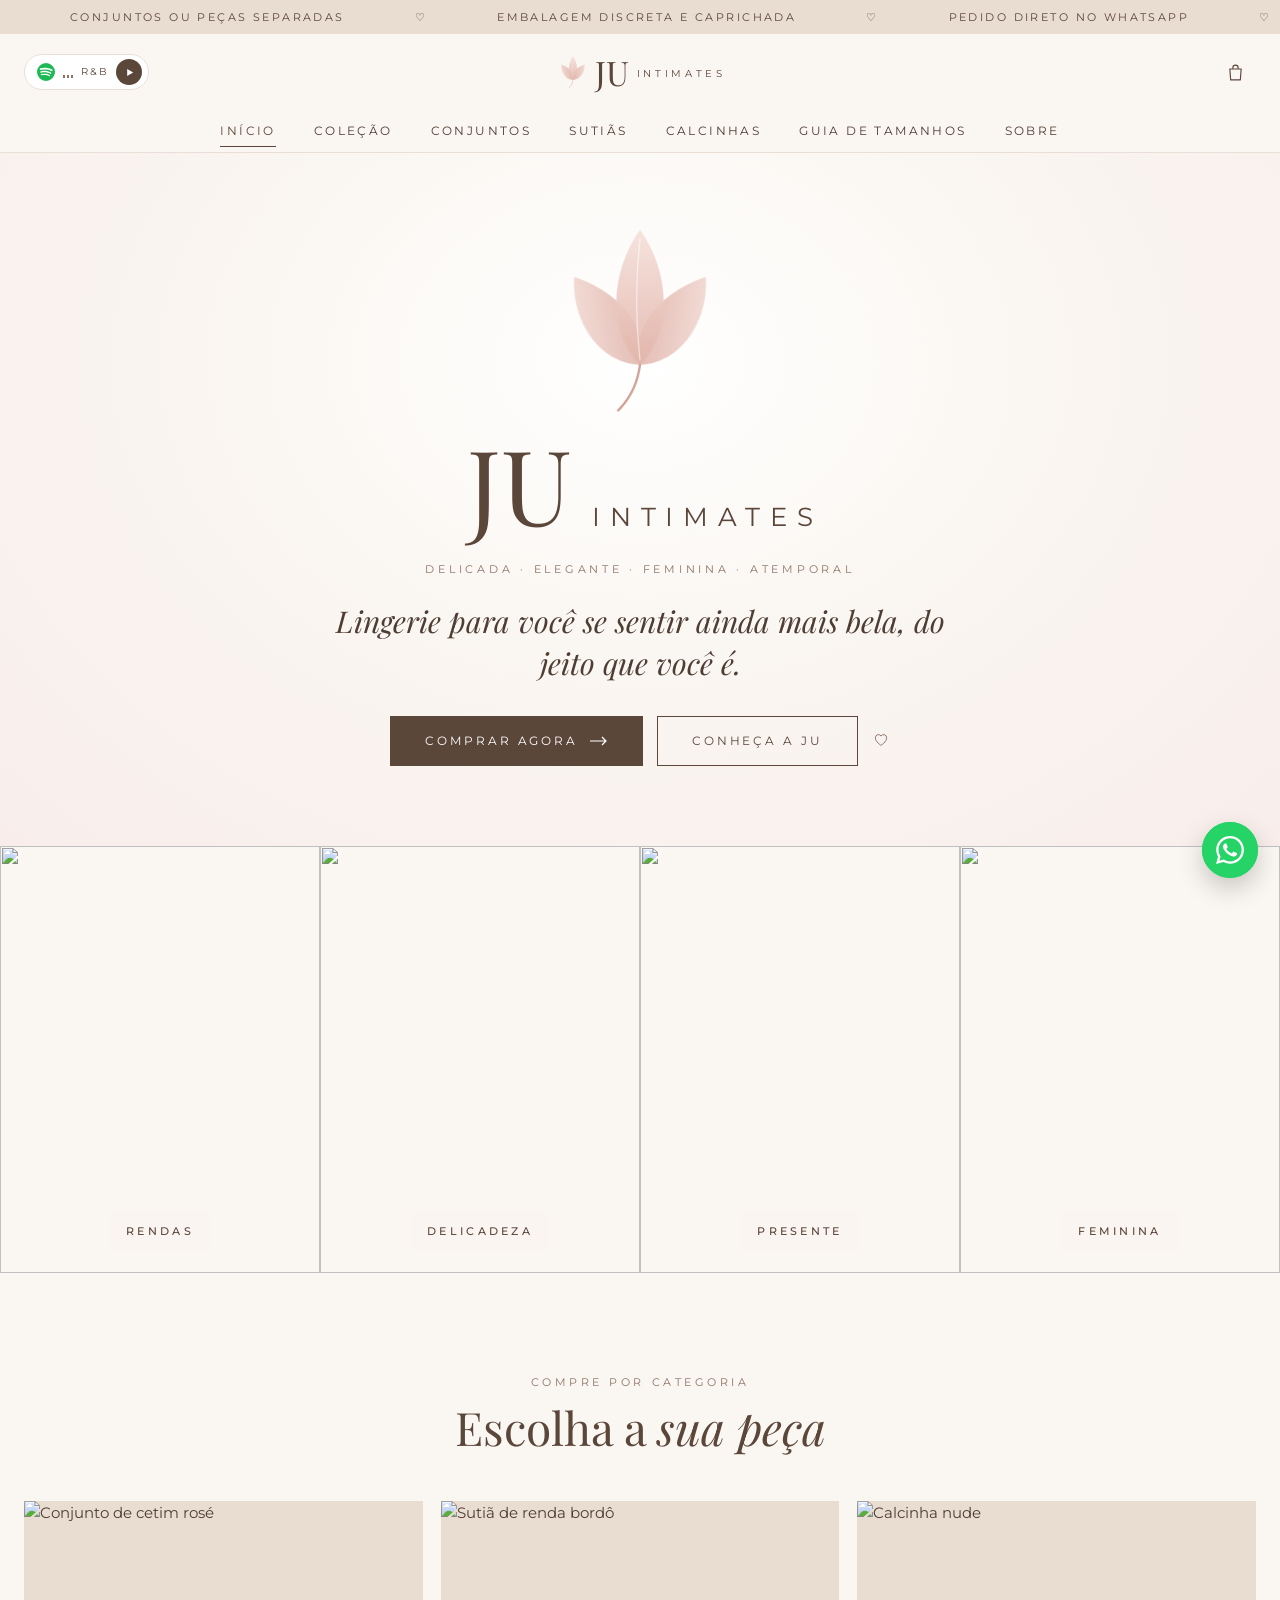
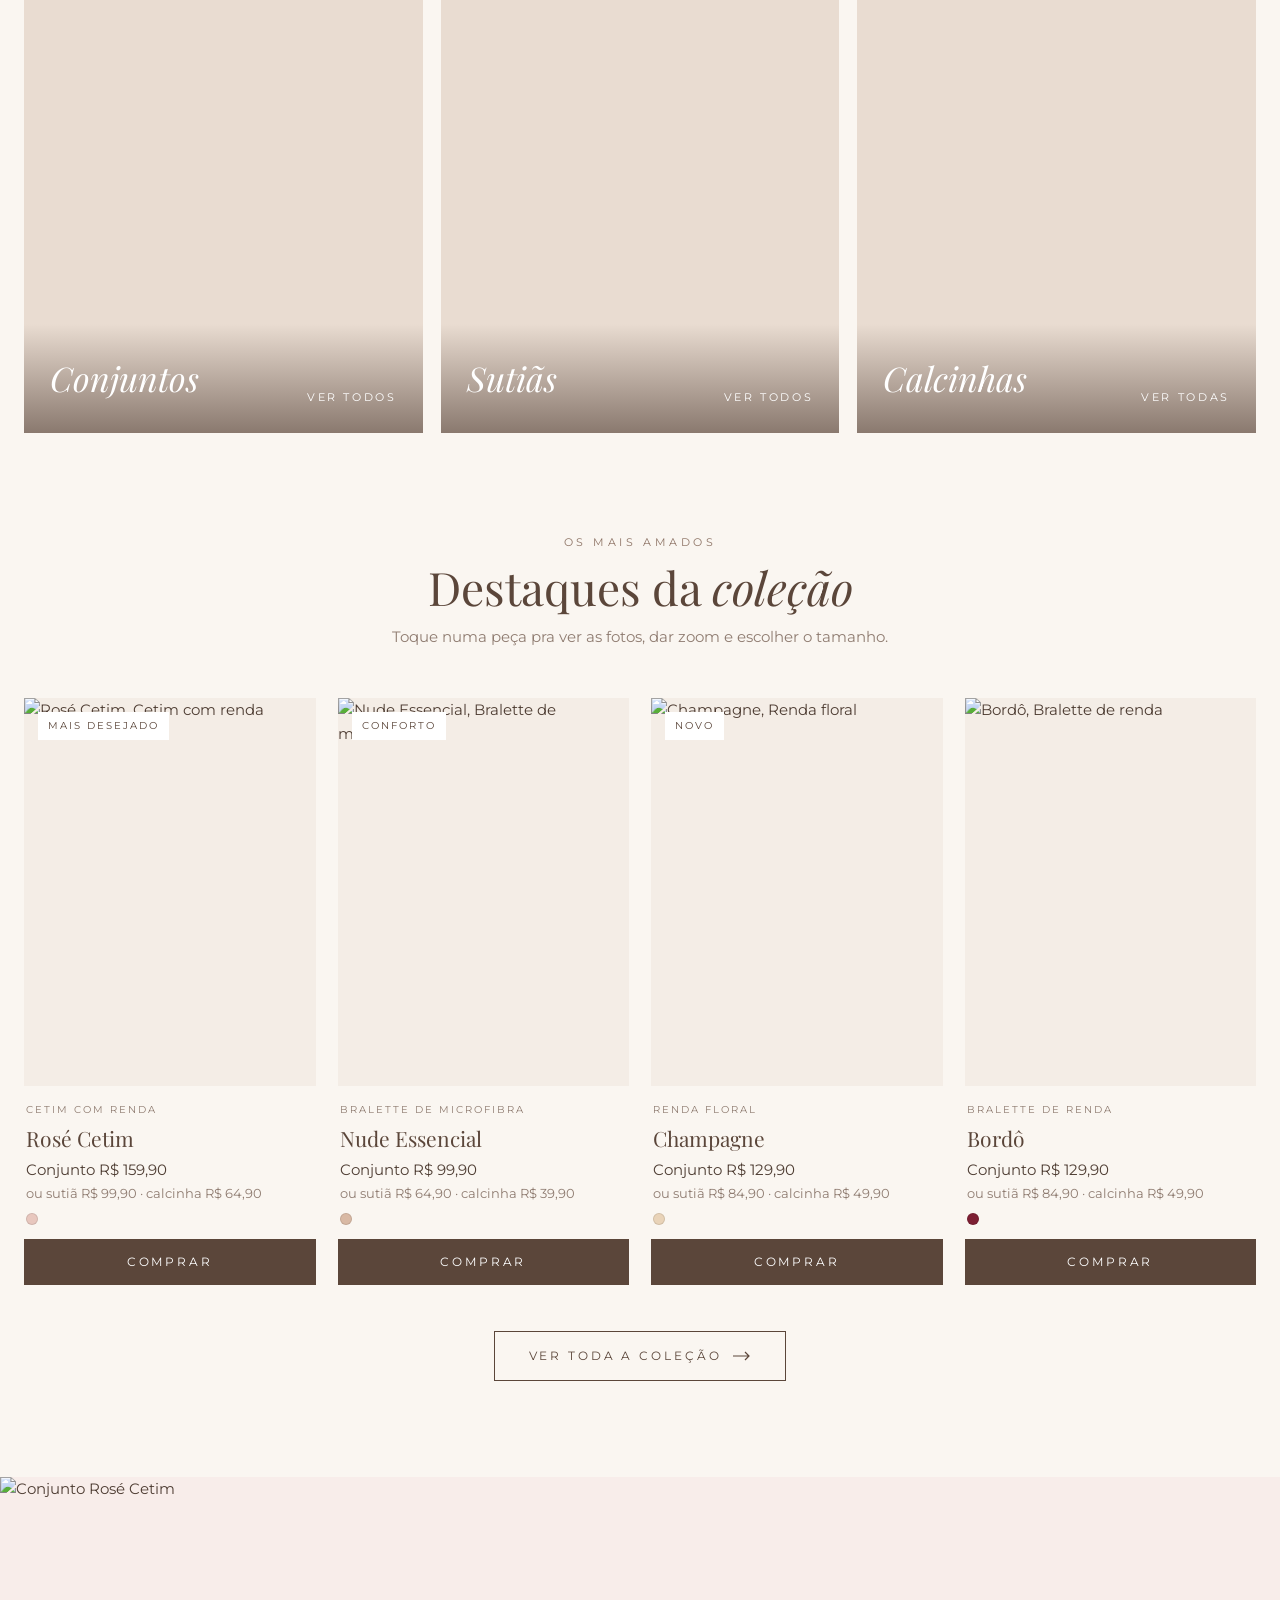
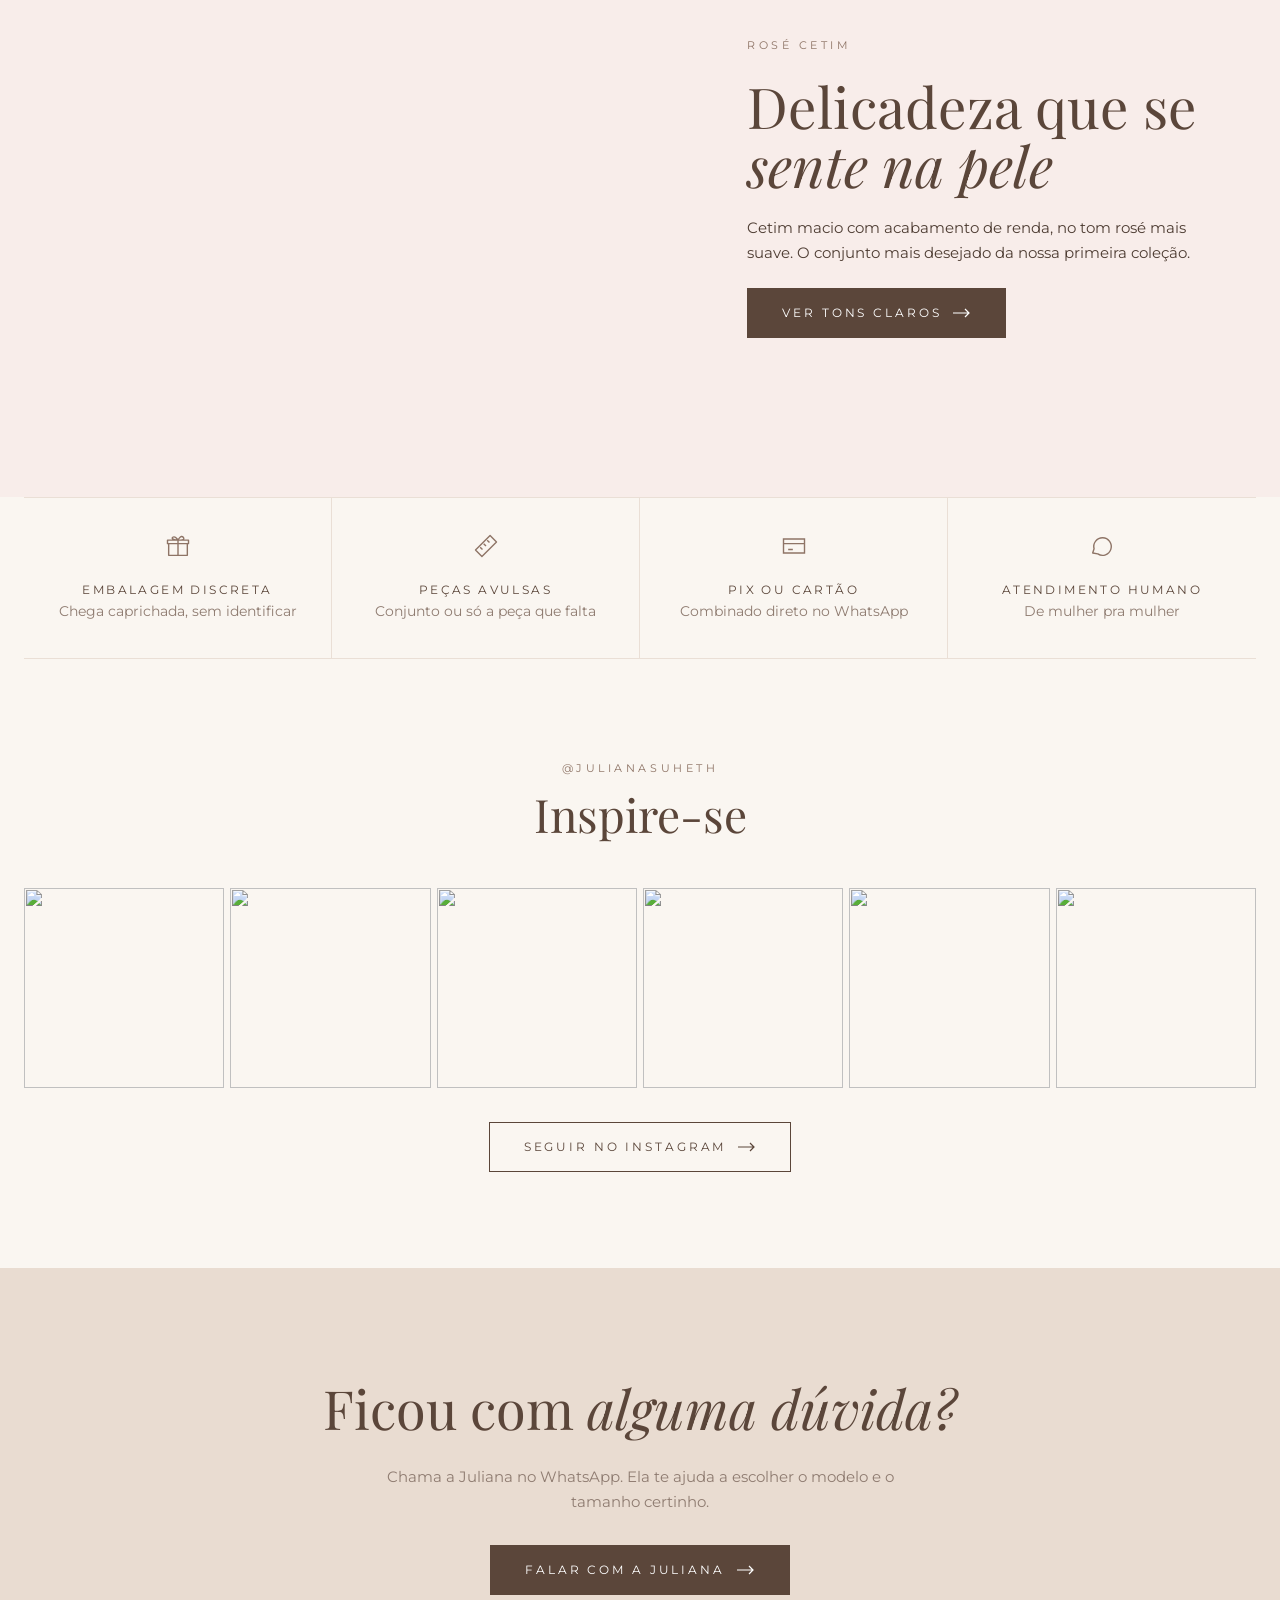
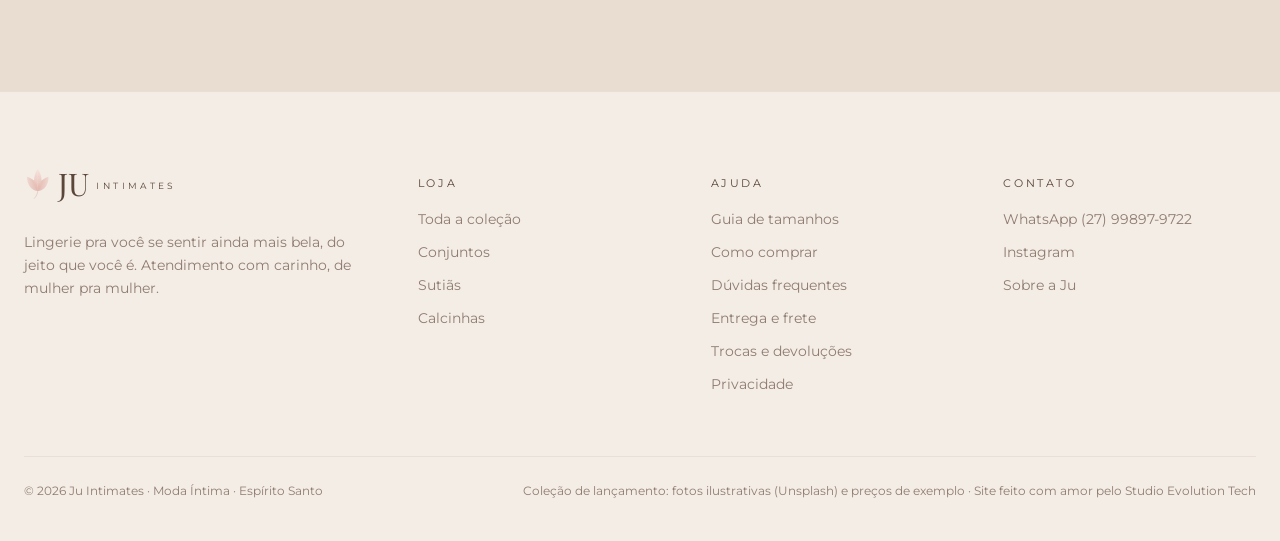
==== commit 97ea2d3b: "Frete por CEP, politicas de troca e privacidade" ====
--- a/index.html
+++ b/index.html
@@ -139,7 +139,7 @@
                     <p>Lingerie pra você se sentir ainda mais bela, do jeito que você é. Atendimento com carinho, de mulher pra mulher.</p>
                 </div>
                 <div><h4>LOJA</h4><ul><li><a href="colecao.html">Toda a coleção</a></li><li><a href="colecao.html?cat=conjunto">Conjuntos</a></li><li><a href="colecao.html?cat=sutia">Sutiãs</a></li><li><a href="colecao.html?cat=calcinha">Calcinhas</a></li></ul></div>
-                <div><h4>AJUDA</h4><ul><li><a href="guia.html">Guia de tamanhos</a></li><li><a href="guia.html#como-comprar">Como comprar</a></li><li><a href="guia.html#duvidas">Dúvidas frequentes</a></li></ul></div>
+                <div><h4>AJUDA</h4><ul><li><a href="guia.html">Guia de tamanhos</a></li><li><a href="guia.html#como-comprar">Como comprar</a></li><li><a href="guia.html#duvidas">Dúvidas frequentes</a></li><li><a href="politicas.html#frete">Entrega e frete</a></li><li><a href="politicas.html#trocas">Trocas e devoluções</a></li><li><a href="politicas.html#privacidade">Privacidade</a></li></ul></div>
                 <div><h4>CONTATO</h4><ul><li><a href="https://wa.me/5527998979722" target="_blank" rel="noopener">WhatsApp (27) 99897-9722</a></li><li><a href="https://www.instagram.com/julianasuheth/" target="_blank" rel="noopener">Instagram</a></li><li><a href="sobre.html">Sobre a Ju</a></li></ul></div>
             </div>
             <div class="base"><span>© 2026 Ju Intimates · Moda Íntima · Espírito Santo</span><span>Coleção de lançamento: fotos ilustrativas (Unsplash) e preços de exemplo · Site feito com amor pelo Studio Evolution Tech</span></div>
@@ -194,10 +194,13 @@
         <header><h3>SUA SACOLA</h3><button class="fechar" id="fechar-sacola" type="button" aria-label="Fechar a sacola">×</button></header>
         <div class="itens" id="itens"></div>
         <footer>
+            <form class="cep" id="cep-form" autocomplete="postal-code"><label for="cep">CALCULE O FRETE</label><div><input id="cep" inputmode="numeric" maxlength="9" placeholder="00000-000" aria-label="Seu CEP"><button type="submit">OK</button></div><small id="cep-info">Frete grátis acima de R$ 299</small></form>
+            <div class="linha-soma"><span>Subtotal</span><span id="subtotal">R$ 0,00</span></div>
+            <div class="linha-soma"><span>Frete</span><span id="frete-valor">informe o CEP</span></div>
             <div class="soma"><span>TOTAL</span><b id="soma">R$ 0,00</b></div>
             <a class="btn btn-whats" id="finalizar" href="#" target="_blank" rel="noopener">Finalizar pelo WhatsApp <svg class="seta" viewBox="0 0 18 10" aria-hidden="true"><path d="M0 5h16M12 1l4 4-4 4" fill="none" stroke="currentColor" stroke-width="1.2"/></svg></a>
             <button class="btn btn-claro" id="continuar" type="button">Continuar comprando</button>
-            <small>Frete e pagamento são combinados com a Juliana no WhatsApp.</small>
+            <small>Pagamento por Pix ou cartão, combinado no WhatsApp. <a href="politicas.html#trocas">Trocas e devoluções</a></small>
         </footer>
     </aside>
 
